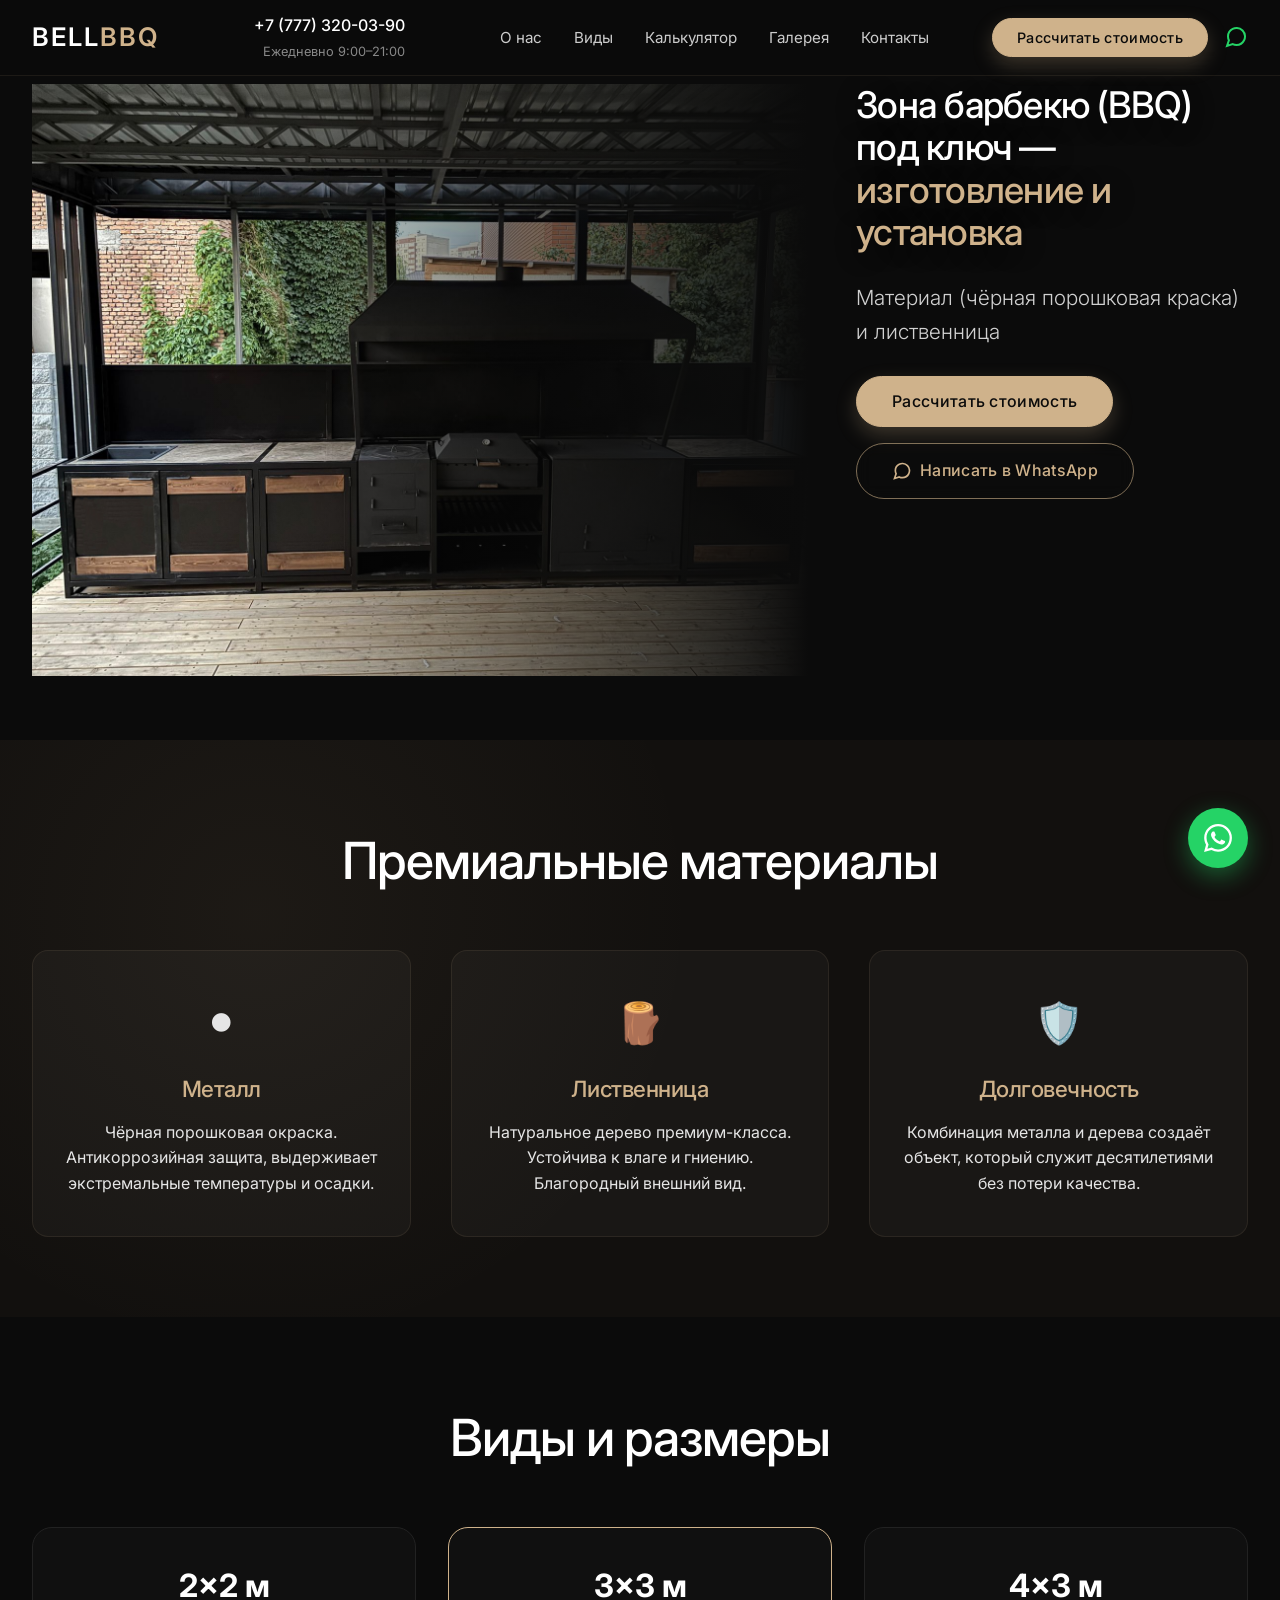
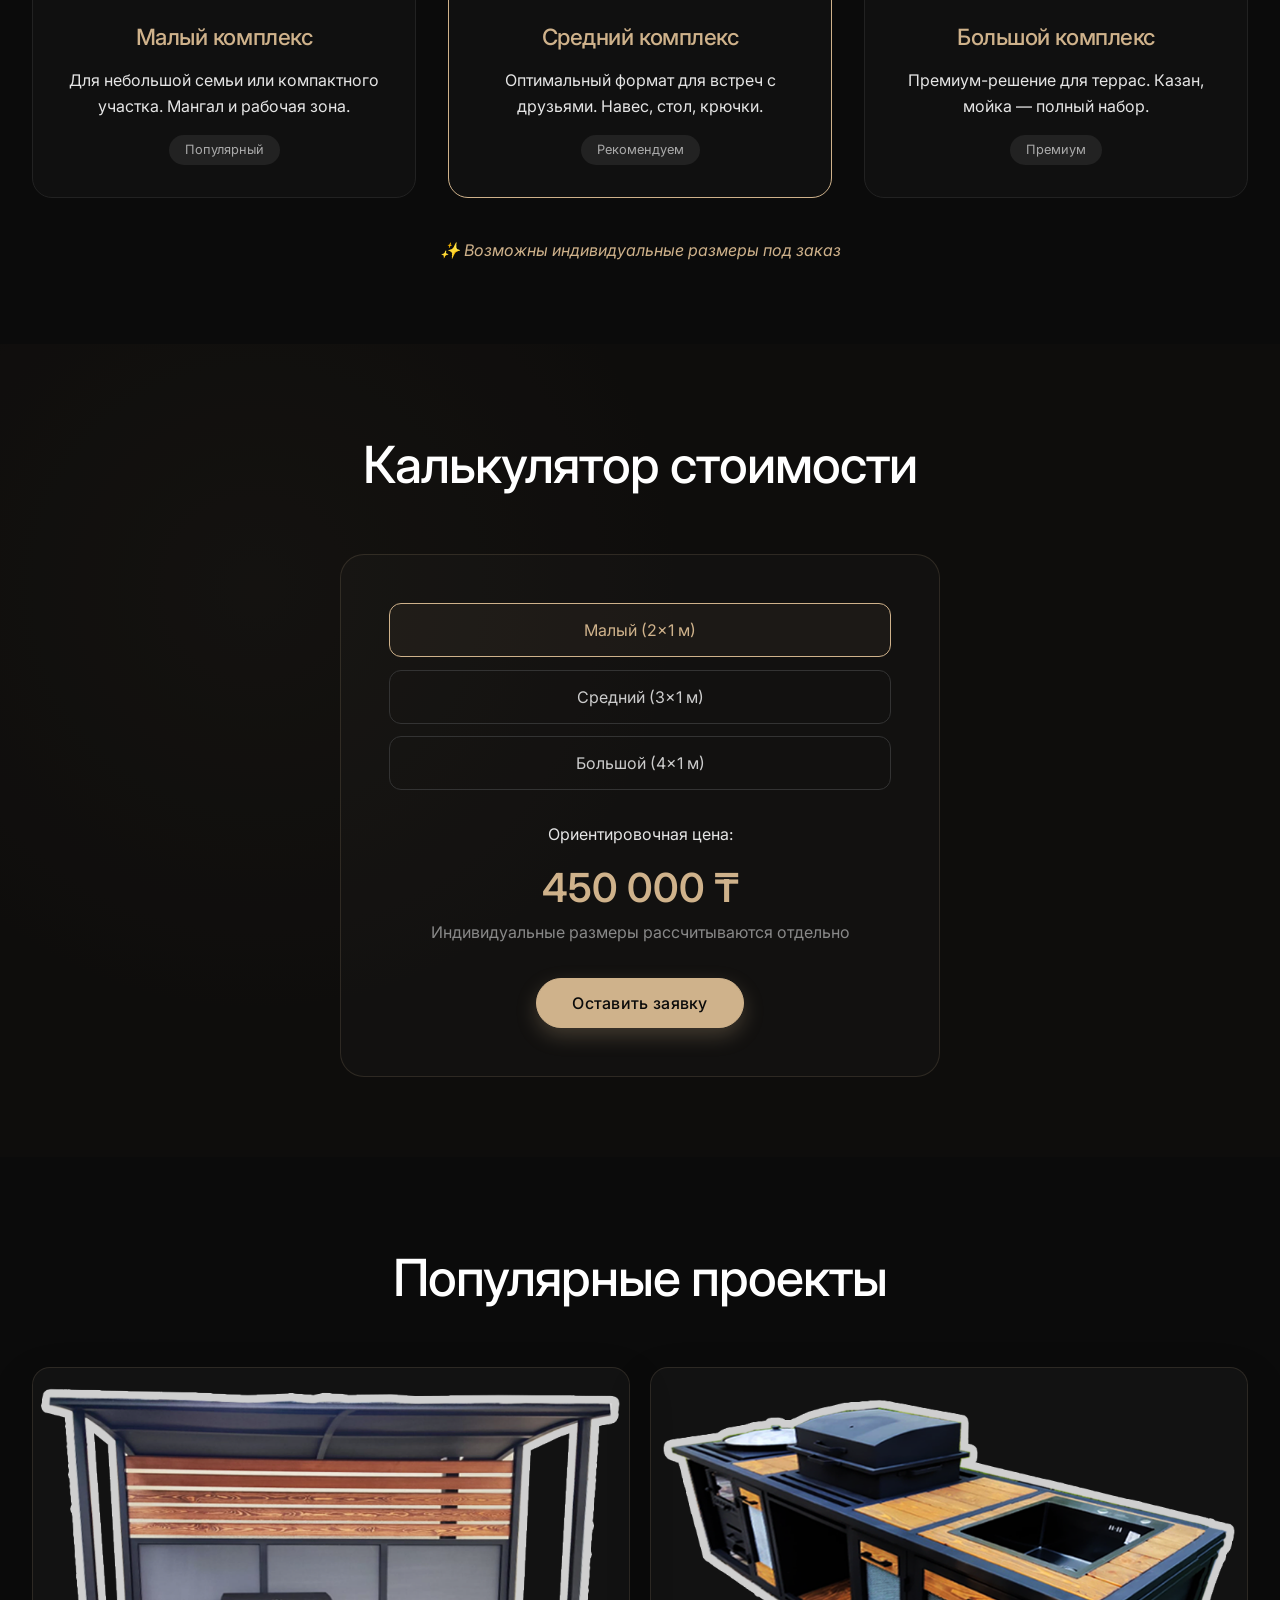
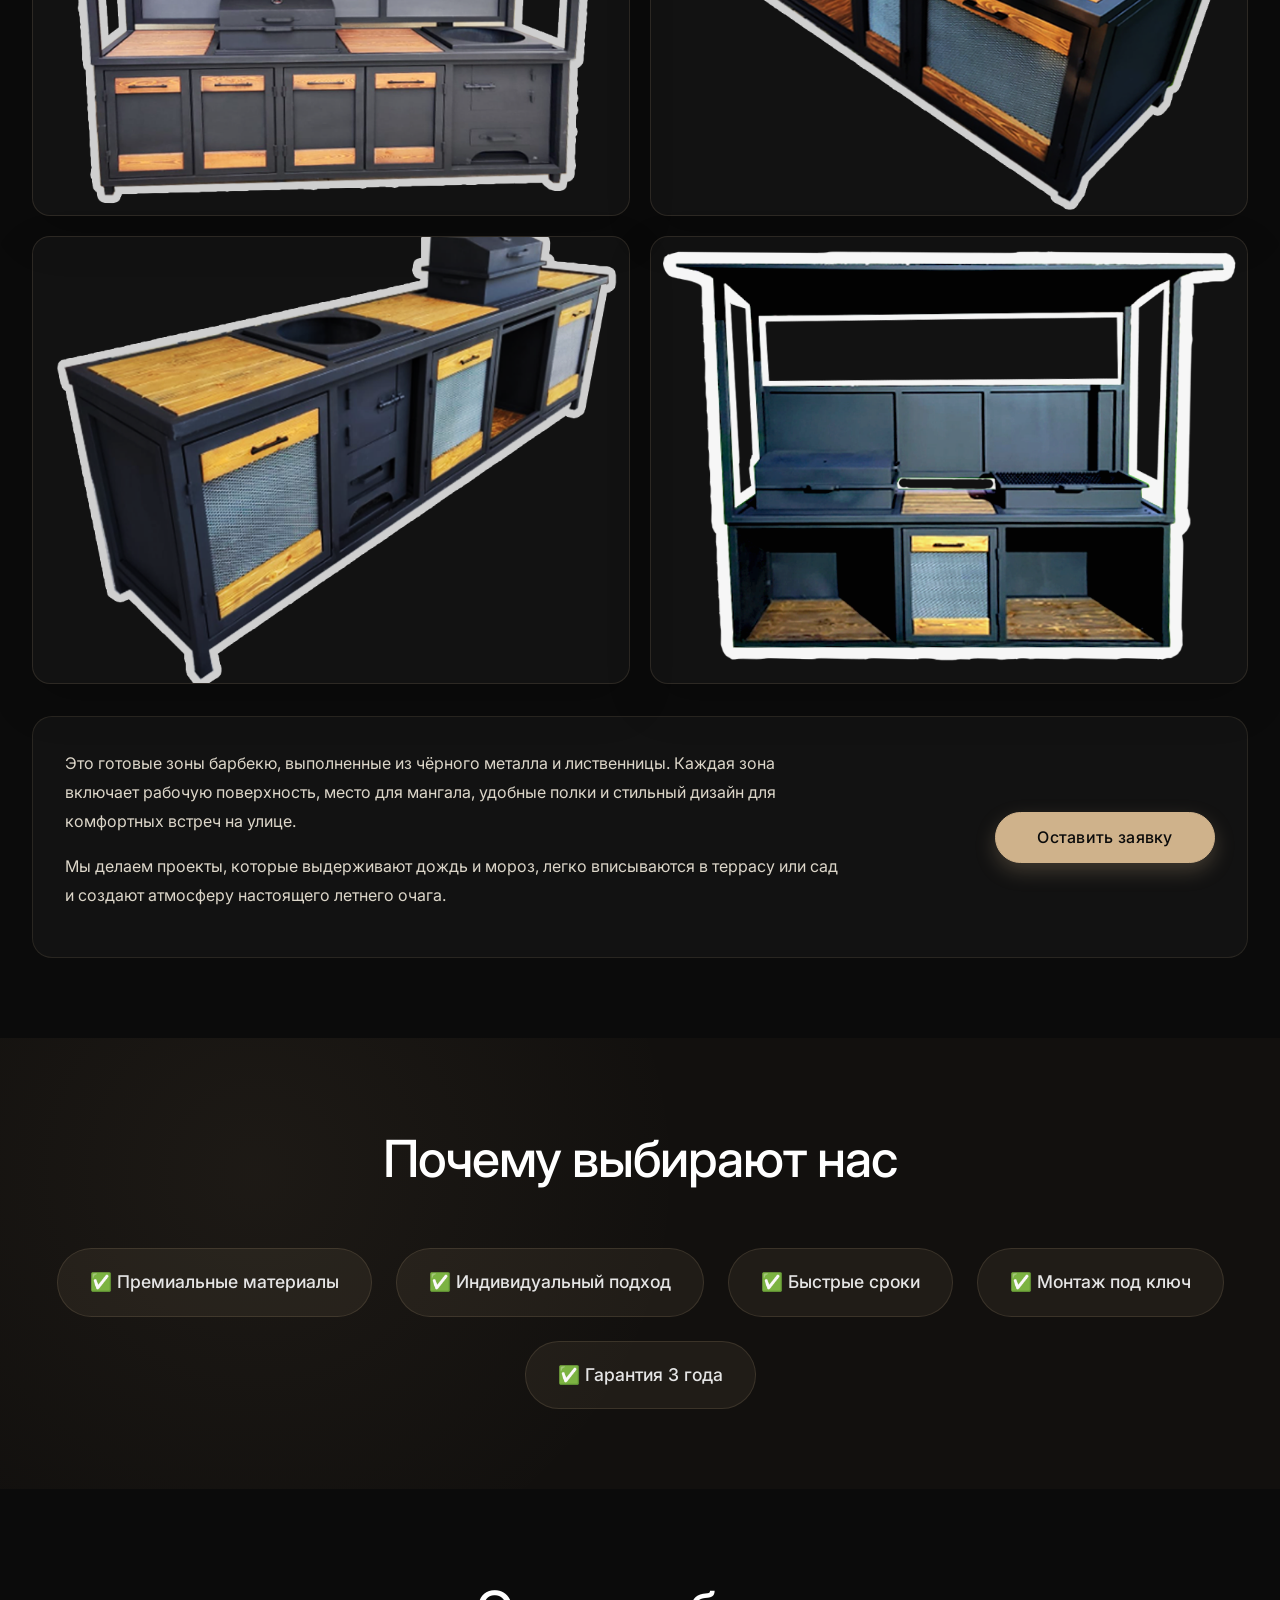
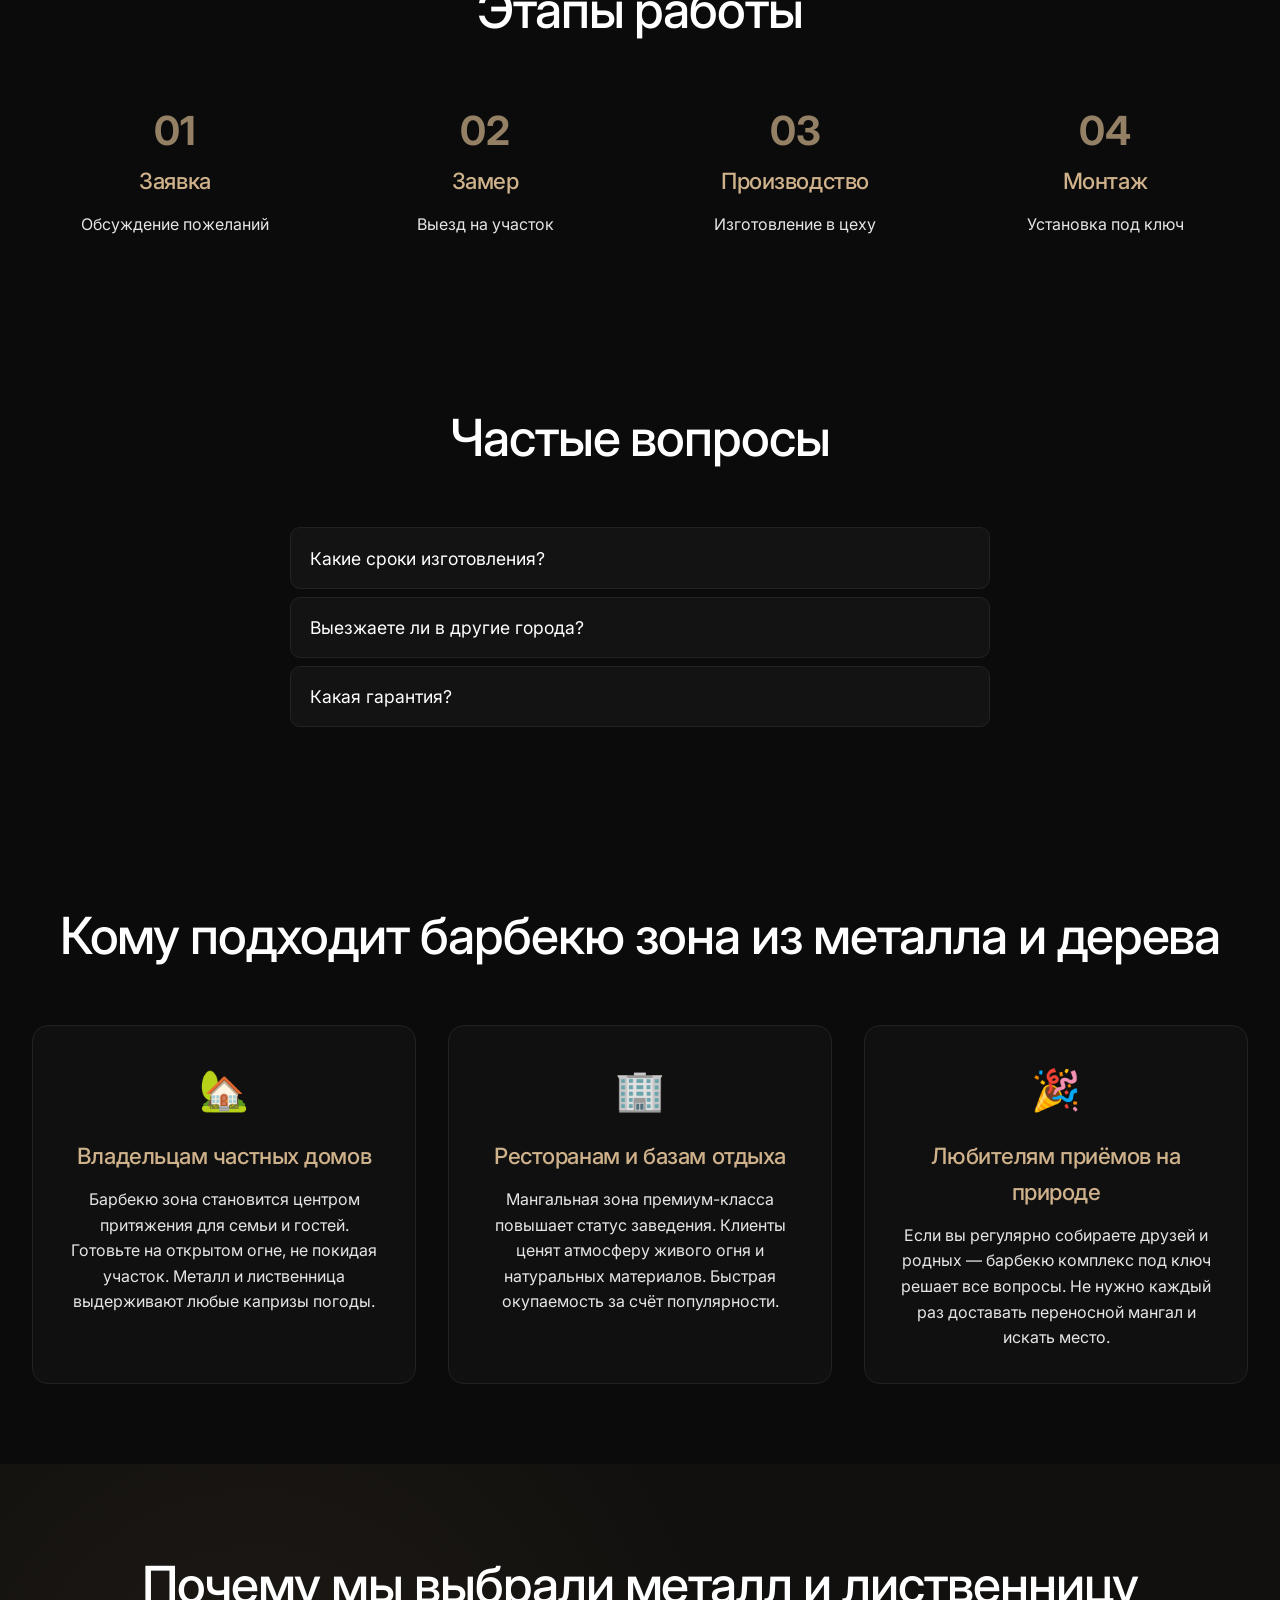
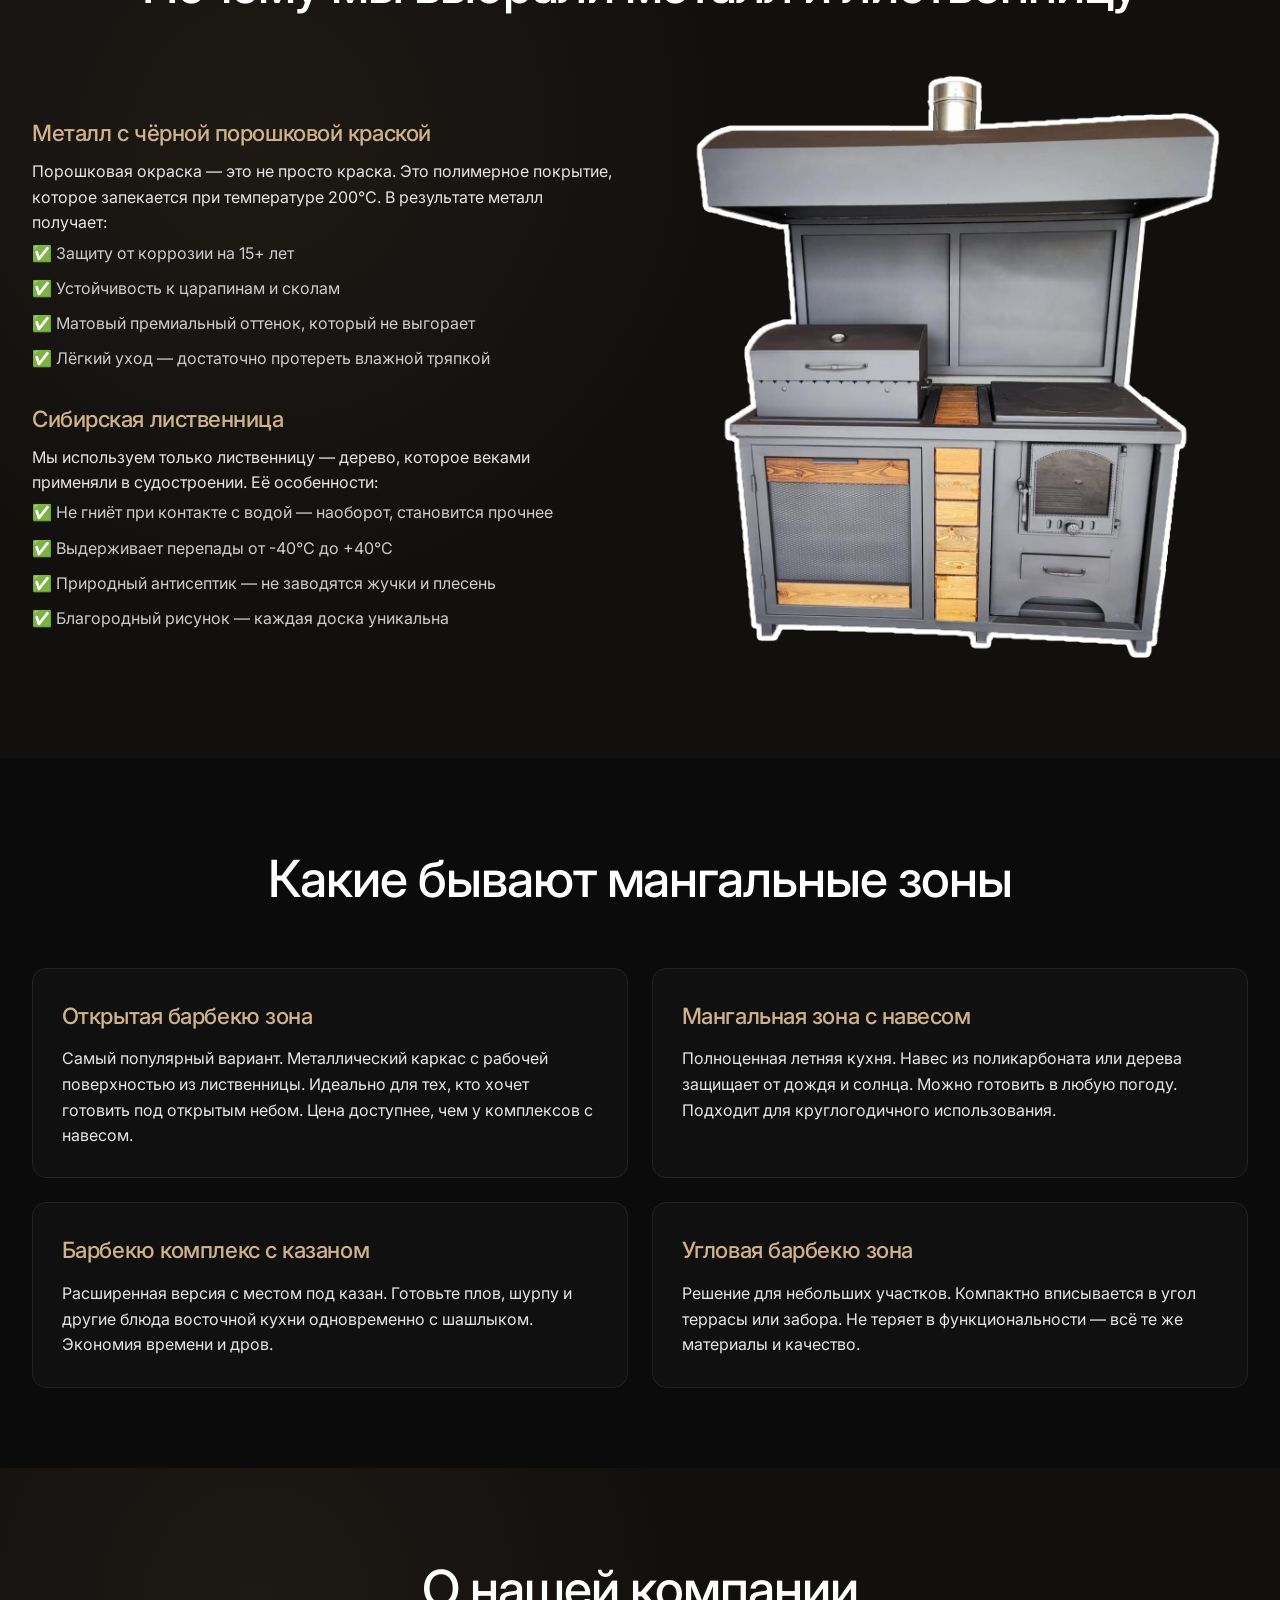
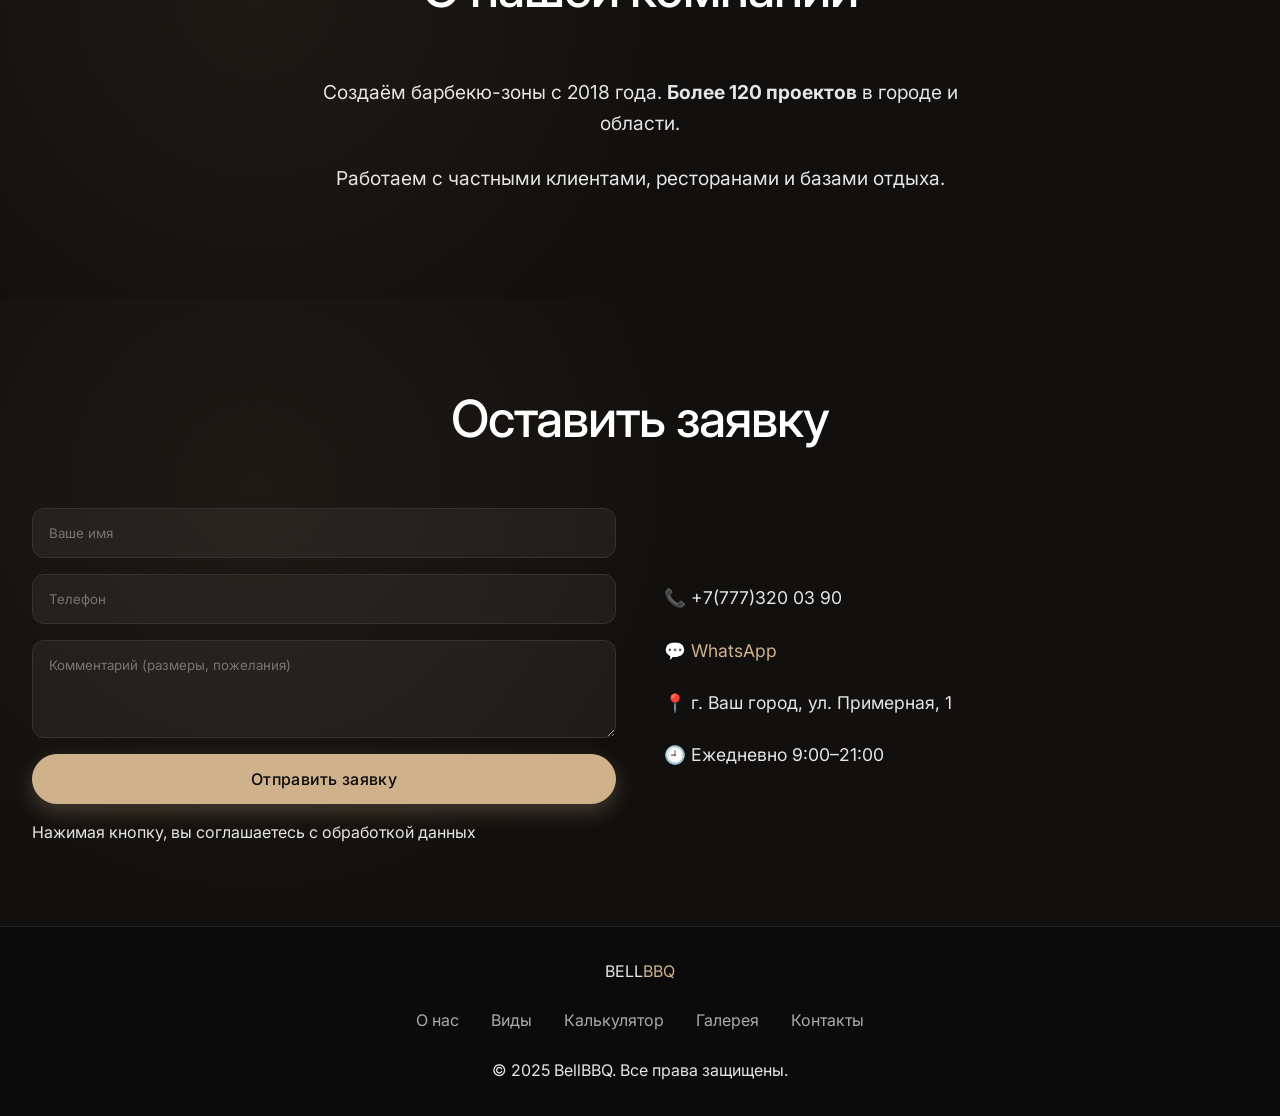
==== index.html @ 566188a3 "correct style" ====
<!DOCTYPE html>
<html lang="ru">
<head>
    <meta charset="UTF-8">
    <meta name="viewport" content="width=device-width, initial-scale=1.0, maximum-scale=5.0, user-scalable=yes">
    
    <title>Зона барбекю под ключ — изготовление и установка | Премиум мангальные комплексы</title>
    <meta name="description" content="Премиальные барбекю зоны из металла с чёрной порошковой краской и лиственницы. Мангальные зоны с навесом под ключ. Калькулятор стоимости, индивидуальные размеры. Гарантия качества.">
    
    <link rel="stylesheet" href="style.css">
    <link rel="preconnect" href="https://fonts.googleapis.com">
    <link rel="preconnect" href="https://fonts.gstatic.com" crossorigin>
    <link href="https://fonts.googleapis.com/css2?family=Inter:wght@300;400;500;600;700&display=swap" rel="stylesheet">
</head>
<body>

    <!-- ХЕДЕР -->
    <header class="header" id="header">
        <div class="container header__inner">
            <a href="#" class="header__logo">
                <span class="header__logo-text">BELL<span class="gold-accent">BBQ</span></span>
            </a>
            
            <!-- Телефон и часы (видны на планшетах и десктопах) -->
            <div class="header__contacts">
                <a href="tel:77773200390" class="header__phone">+7 (777) 320-03-90</a>
                <span class="header__hours">Ежедневно 9:00–21:00</span>
            </div>

            <nav class="header__nav" id="mainNav">
                <ul class="header__menu">
                    <li><a href="#about-us" class="header__link">О нас</a></li>
                    <li><a href="#catalog" class="header__link">Виды</a></li>
                    <li><a href="#calculator" class="header__link">Калькулятор</a></li>
                    <li><a href="#gallery" class="header__link">Галерея</a></li>
                    <li><a href="#contacts" class="header__link">Контакты</a></li>
                    <!-- Телефон в мобильном меню -->
                    <li class="mobile-only">
                        <a href="tel:77773200390" class="header__link">📞 +7(777) 320-03-90</a>
                    </li>
                    <li class="mobile-only">
                        <span class="header__link" style="color: #888;">🕘 Ежедневно 9:00–21:00</span>
                    </li>
                </ul>
            </nav>
            <div class="header__actions">
                <button type="button" class="btn btn-primary btn--small desktop-only js-open-calc-form">Рассчитать стоимость</button>
                <a href="tel:77773200390" class="header__call mobile-only">Позвонить</a>
                <a href="https://wa.me/77773200390" class="header__whatsapp-icon" target="_blank" rel="noopener noreferrer" aria-label="WhatsApp">
                    <svg width="24" height="24" viewBox="0 0 24 24" fill="none" stroke="currentColor" stroke-width="2"><path d="M21 11.5a8.38 8.38 0 0 1-.9 3.8 8.5 8.5 0 0 1-7.6 4.7 8.38 8.38 0 0 1-3.8-.9L3 21l1.9-5.7a8.38 8.38 0 0 1-.9-3.8 8.5 8.5 0 0 1 4.7-7.6 8.38 8.38 0 0 1 3.8-.9h.5a8.48 8.48 0 0 1 8 8v.5z"/></svg>
                </a>
                <button class="header__burger" id="burgerBtn" aria-label="Меню">
                    <span></span>
                    <span></span>
                    <span></span>
                </button>
            </div>
        </div>
    </header>

    <!-- HERO -->
    <section class="hero" id="hero">
        <div class="container hero__content">
            <div class="hero__picture" aria-hidden="true"></div>
            <div class="hero__text">
                <h1 class="hero__title">
                    Зона барбекю (BBQ) под ключ — <span class="gold-accent">изготовление и установка</span>
                </h1>
                <p class="hero__subtitle">
                    Материал (чёрная порошковая краска) и лиственница
                </p>
                <div class="hero__buttons">
                    <button type="button" class="btn btn-primary js-open-calc-form">Рассчитать стоимость</button>
                    <a href="https://wa.me/77773200390" class="btn btn-outline" target="_blank" rel="noopener noreferrer">
                        <svg width="20" height="20" viewBox="0 0 24 24" fill="none" stroke="currentColor" stroke-width="2"><path d="M21 11.5a8.38 8.38 0 0 1-.9 3.8 8.5 8.5 0 0 1-7.6 4.7 8.38 8.38 0 0 1-3.8-.9L3 21l1.9-5.7a8.38 8.38 0 0 1-.9-3.8 8.5 8.5 0 0 1 4.7-7.6 8.38 8.38 0 0 1 3.8-.9h.5a8.48 8.48 0 0 1 8 8v.5z"/></svg>
                        Написать в WhatsApp
                    </a>
                </div>
                <div class="hero__animation" aria-hidden="true">
                    <div class="fire">
                        <div class="smoke smoke--one"></div>
                        <div class="smoke smoke--two"></div>
                        <div class="smoke smoke--three"></div>
                        <div class="flame flame--outer"></div>
                        <div class="flame flame--middle"></div>
                        <div class="flame flame--inner"></div>
                        <div class="coals"></div>
                    </div>
                </div>
            </div>
        </div>
    </section>

    <!-- О ПРОДУКТЕ -->
    <section class="about-product bg-wood-texture" id="about-product">
        <div class="container">
            <h2 class="section-title">Премиальные материалы</h2>
            <div class="about-product__grid">
                <div class="about-product__card">
                    <div class="about-product__icon">⚫</div>
                    <h3>Металл</h3>
                    <p>Чёрная порошковая окраска. Антикоррозийная защита, выдерживает экстремальные температуры и осадки.</p>
                </div>
                <div class="about-product__card">
                    <div class="about-product__icon">🪵</div>
                    <h3>Лиственница</h3>
                    <p>Натуральное дерево премиум-класса. Устойчива к влаге и гниению. Благородный внешний вид.</p>
                </div>
                <div class="about-product__card">
                    <div class="about-product__icon">🛡️</div>
                    <h3>Долговечность</h3>
                    <p>Комбинация металла и дерева создаёт объект, который служит десятилетиями без потери качества.</p>
                </div>
            </div>
        </div>
    </section>

    <!-- КАТАЛОГ -->
    <section class="catalog" id="catalog">
        <div class="container">
            <h2 class="section-title">Виды и размеры</h2>
            <div class="catalog__grid">
                <div class="catalog__item">
                    <div class="catalog__size">2×2 м</div>
                    <h3>Малый комплекс</h3>
                    <p>Для небольшой семьи или компактного участка. Мангал и рабочая зона.</p>
                    <span class="catalog__tag">Популярный</span>
                </div>
                <div class="catalog__item catalog__item--featured">
                    <div class="catalog__size">3×3 м</div>
                    <h3>Средний комплекс</h3>
                    <p>Оптимальный формат для встреч с друзьями. Навес, стол, крючки.</p>
                    <span class="catalog__tag gold-accent">Рекомендуем</span>
                </div>
                <div class="catalog__item">
                    <div class="catalog__size">4×3 м</div>
                    <h3>Большой комплекс</h3>
                    <p>Премиум-решение для террас. Казан, мойка — полный набор.</p>
                    <span class="catalog__tag">Премиум</span>
                </div>
            </div>
            <p class="catalog__note">✨ Возможны индивидуальные размеры под заказ</p>
        </div>
    </section>

    <!-- КАЛЬКУЛЯТОР -->
    <section class="calculator bg-wood-texture section-bg section-bg--dark" id="calculator" style="--section-bg-image: none;">
        <div class="container">
            <h2 class="section-title">Калькулятор стоимости</h2>
            <div class="calculator__box">
                <div class="calculator__options">
                    <button class="calculator__option active" data-price="450 000 ₸">Малый (2×1 м)</button>
                    <button class="calculator__option" data-price="780 000 ₸">Средний (3×1 м)</button>
                    <button class="calculator__option" data-price="1 250 000 ₸">Большой (4×1 м)</button>
                </div>
                <div class="calculator__result">
                    <span class="calculator__label">Ориентировочная цена:</span>
                    <span class="calculator__price" id="calcPrice">450 000 ₸</span>
                </div>
                <p class="calculator__info">Индивидуальные размеры рассчитываются отдельно</p>
                <button type="button" class="btn btn-primary js-open-calc-form">Оставить заявку</button>
            </div>
        </div>
    </section>

    <!-- ГАЛЕРЕЯ -->
    <section class="gallery" id="gallery">
        <div class="container">
            <h2 class="section-title">Популярные проекты</h2>
            <div class="gallery__grid">
                <div class="gallery__item" data-src="img/mzn2200.png">
                    <img src="img/mzn2200.png" alt="Премиум барбекю комплекс" loading="lazy">
                    <div class="gallery__overlay"><span>🔍</span></div>
                </div>
                <div class="gallery__item" data-src="img/mz2200.png">
                    <img src="img/mz2200.png" alt="Барбекю зона с навесом из лиственницы" loading="lazy">
                    <div class="gallery__overlay"><span>🔍</span></div>
                </div>
                <div class="gallery__item" data-src="img/mz2800.png">
                    <img src="img/mz2800.png" alt="Мангальная зона из металла и дерева" loading="lazy">
                    <div class="gallery__overlay"><span>🔍</span></div>
                </div>
                <div class="gallery__item" data-src="img/mzn2200double.png">
                    <img src="img/mzn2200double.png" alt="Барбекю зона под ключ" loading="lazy">
                    <div class="gallery__overlay"><span>🔍</span></div>
                </div>
            </div>
            <div class="gallery__details">
                <div class="gallery__description">
                    <p>Это готовые зоны барбекю, выполненные из чёрного металла и лиственницы. Каждая зона включает рабочую поверхность, место для мангала, удобные полки и стильный дизайн для комфортных встреч на улице.</p>
                    <p>Мы делаем проекты, которые выдерживают дождь и мороз, легко вписываются в террасу или сад и создают атмосферу настоящего летнего очага.</p>
                </div>
                <button class="btn btn-primary" id="openCallbackBtn">Оставить заявку</button>
            </div>
        </div>
        <div class="gallery-modal" id="galleryModal">
            <span class="gallery-modal__close" id="modalClose">&times;</span>
            <img class="gallery-modal__image" id="modalImage" src="" alt="Увеличенное фото">
        </div>
        <div class="callback-modal" id="callbackModal">
            <div class="callback-modal__box">
                <button class="callback-modal__close" id="callbackClose" aria-label="Закрыть форму">&times;</button>
                <h3>Заказать обратный звонок</h3>
                <p>Оставьте номер, и мы свяжемся, чтобы обсудить проект вашей зоны барбекю и подготовить расчёт.</p>
                <form class="callback-form" id="callbackForm" method="post" action="sendmail.php">
                    <input type="text" name="name" placeholder="Ваше имя" required>
                    <input type="tel" name="phone" placeholder="Телефон" required>
                    <input type="hidden" name="source" value="Обратный звонок из галереи">
                    <button type="submit" class="btn btn-primary">Перезвоните мне</button>
                </form>
            </div>
        </div>
    </section>

    <!-- ПРЕИМУЩЕСТВА -->
    <section class="advantages bg-wood-texture" id="advantages">
        <div class="container">
            <h2 class="section-title">Почему выбирают нас</h2>
            <div class="advantages__grid">
                <div class="advantage-item">✅ Премиальные материалы</div>
                <div class="advantage-item">✅ Индивидуальный подход</div>
                <div class="advantage-item">✅ Быстрые сроки</div>
                <div class="advantage-item">✅ Монтаж под ключ</div>
                <div class="advantage-item">✅ Гарантия 3 года</div>
            </div>
        </div>
    </section>

    <!-- ЭТАПЫ -->
    <section class="steps" id="steps">
        <div class="container">
            <h2 class="section-title">Этапы работы</h2>
            <div class="steps__timeline">
                <div class="step"><div class="step__number">01</div><h3>Заявка</h3><p>Обсуждение пожеланий</p></div>
                <div class="step"><div class="step__number">02</div><h3>Замер</h3><p>Выезд на участок</p></div>
                <div class="step"><div class="step__number">03</div><h3>Производство</h3><p>Изготовление в цеху</p></div>
                <div class="step"><div class="step__number">04</div><h3>Монтаж</h3><p>Установка под ключ</p></div>
            </div>
        </div>
    </section>

    <!-- FAQ -->
    <section class="faq" id="faq">
        <div class="container">
            <h2 class="section-title">Частые вопросы</h2>
            <div class="faq__list">
                <div class="faq__item">
                    <button class="faq__question">Какие сроки изготовления?</button>
                    <div class="faq__answer"><p>Стандартный комплекс — от 14 дней. Индивидуальные проекты обсуждаются отдельно.</p></div>
                </div>
                <div class="faq__item">
                    <button class="faq__question">Выезжаете ли в другие города?</button>
                    <div class="faq__answer"><p>Да, работаем по всей области. Стоимость выезда оговаривается заранее.</p></div>
                </div>
                <div class="faq__item">
                    <button class="faq__question">Какая гарантия?</button>
                    <div class="faq__answer"><p>3 года на металлоконструкции, 1 год на деревянные элементы.</p></div>
                </div>
            </div>
        </div>
    </section>

    <!-- ==================== ДЛЯ КОГО ИДЕАЛЬНО ПОДХОДИТ ==================== -->
    <section class="for-whom" id="for-whom">
        <div class="container">
            <h2 class="section-title">Кому подходит барбекю зона из металла и дерева</h2>
            <div class="for-whom__grid">
                <div class="for-whom__card">
                    <div class="for-whom__icon">🏡</div>
                    <h3>Владельцам частных домов</h3>
                    <p>Барбекю зона становится центром притяжения для семьи и гостей. Готовьте на открытом огне, не покидая участок. Металл и лиственница выдерживают любые капризы погоды.</p>
                </div>
                <div class="for-whom__card">
                    <div class="for-whom__icon">🏢</div>
                    <h3>Ресторанам и базам отдыха</h3>
                    <p>Мангальная зона премиум-класса повышает статус заведения. Клиенты ценят атмосферу живого огня и натуральных материалов. Быстрая окупаемость за счёт популярности.</p>
                </div>
                <div class="for-whom__card">
                    <div class="for-whom__icon">🎉</div>
                    <h3>Любителям приёмов на природе</h3>
                    <p>Если вы регулярно собираете друзей и родных — барбекю комплекс под ключ решает все вопросы. Не нужно каждый раз доставать переносной мангал и искать место.</p>
                </div>
            </div>
        </div>
    </section>

    <!-- ==================== ПОЧЕМУ МЕТАЛЛ И ЛИСТВЕННИЦА ==================== -->
    <section class="why-materials bg-wood-texture" id="why-materials">
        <div class="container">
            <h2 class="section-title">Почему мы выбрали металл и лиственницу</h2>
            <div class="why-materials__content">
                <div class="why-materials__text">
                    <h3>Металл с чёрной порошковой краской</h3>
                    <p>Порошковая окраска — это не просто краска. Это полимерное покрытие, которое запекается при температуре 200°C. В результате металл получает:</p>
                    <ul>
                        <li>✅ Защиту от коррозии на 15+ лет</li>
                        <li>✅ Устойчивость к царапинам и сколам</li>
                        <li>✅ Матовый премиальный оттенок, который не выгорает</li>
                        <li>✅ Лёгкий уход — достаточно протереть влажной тряпкой</li>
                    </ul>
                    <h3>Сибирская лиственница</h3>
                    <p>Мы используем только лиственницу — дерево, которое веками применяли в судостроении. Её особенности:</p>
                    <ul>
                        <li>✅ Не гниёт при контакте с водой — наоборот, становится прочнее</li>
                        <li>✅ Выдерживает перепады от -40°C до +40°C</li>
                        <li>✅ Природный антисептик — не заводятся жучки и плесень</li>
                        <li>✅ Благородный рисунок — каждая доска уникальна</li>
                    </ul>
                </div>
                <div class="why-materials__image">
                    <img src="img/bbq3in1.png" alt="Барбекю зона из металла и лиственницы" loading="lazy">
                </div>
            </div>
        </div>
    </section>

    <!-- ==================== ВИДЫ МАНГАЛЬНЫХ ЗОН ==================== -->
    <section class="types-zones" id="types-zones">
        <div class="container">
            <h2 class="section-title">Какие бывают мангальные зоны</h2>
            <div class="types-zones__grid">
                <div class="types-zones__item">
                    <h3>Открытая барбекю зона</h3>
                    <p>Самый популярный вариант. Металлический каркас с рабочей поверхностью из лиственницы. Идеально для тех, кто хочет готовить под открытым небом. Цена доступнее, чем у комплексов с навесом.</p>
                </div>
                <div class="types-zones__item">
                    <h3>Мангальная зона с навесом</h3>
                    <p>Полноценная летняя кухня. Навес из поликарбоната или дерева защищает от дождя и солнца. Можно готовить в любую погоду. Подходит для круглогодичного использования.</p>
                </div>
                <div class="types-zones__item">
                    <h3>Барбекю комплекс с казаном</h3>
                    <p>Расширенная версия с местом под казан. Готовьте плов, шурпу и другие блюда восточной кухни одновременно с шашлыком. Экономия времени и дров.</p>
                </div>
                <div class="types-zones__item">
                    <h3>Угловая барбекю зона</h3>
                    <p>Решение для небольших участков. Компактно вписывается в угол террасы или забора. Не теряет в функциональности — всё те же материалы и качество.</p>
                </div>
            </div>
        </div>
    </section>

    <!-- О НАС -->
    <section class="about-us bg-wood-texture" id="about-us">
        <div class="container">
            <h2 class="section-title">О нашей компании</h2>
            <div class="about-us__content">
                <p>Создаём барбекю-зоны с 2018 года. <strong>Более 120 проектов</strong> в городе и области.</p>
                <p>Работаем с частными клиентами, ресторанами и базами отдыха.</p>
            </div>
        </div>
    </section>

    <!-- КОНТАКТЫ -->
    <section class="contact bg-wood-texture" id="contacts">
        <div class="container">
            <h2 class="section-title">Оставить заявку</h2>
            <div class="contact__grid">
                <form class="contact__form" id="contactForm" method="post" action="sendmail.php">
                    <input type="text" name="name" placeholder="Ваше имя" required>
                    <input type="tel" name="phone" placeholder="Телефон" required>
                    <textarea name="comment" placeholder="Комментарий (размеры, пожелания)" rows="4"></textarea>
                    <button type="submit" class="btn btn-primary">Отправить заявку</button>
                    <p class="contact__privacy">Нажимая кнопку, вы соглашаетесь с обработкой данных</p>
                </form>
                <div class="contact__info">
                    <div class="contact__item"><span>📞</span> +7(777)320 03 90</div>
                    <div class="contact__item"><span>💬</span> <a href="https://wa.me/77773200390" target="_blank">WhatsApp</a></div>
                    <div class="contact__item"><span>📍</span> г. Ваш город, ул. Примерная, 1</div>
                    <div class="contact__item"><span>🕘</span> Ежедневно 9:00–21:00</div>
                </div>
            </div>
        </div>
    </section>

    <!-- ФУТЕР -->
    <footer class="footer" id="footer">
        <div class="container footer__inner">
            <div class="footer__brand">BELL<span class="gold-accent">BBQ</span></div>
            <ul class="footer__menu">
                <li><a href="#about-product">О нас</a></li>
                <li><a href="#catalog">Виды</a></li>
                <li><a href="#calculator">Калькулятор</a></li>
                <li><a href="#gallery">Галерея</a></li>
                <li><a href="#contacts">Контакты</a></li>
            </ul>
            <div class="footer__copy">© 2025 BellBBQ. Все права защищены.</div>
        </div>
    </footer>

    <!-- ПЛАВАЮЩИЙ WHATSAPP -->
    <a href="https://wa.me/77773200390" class="whatsapp-float" target="_blank" rel="noopener noreferrer" aria-label="WhatsApp">
        <svg width="28" height="28" viewBox="0 0 24 24" fill="white"><path d="M17.472 14.382c-.297-.149-1.758-.867-2.03-.967-.273-.099-.471-.148-.67.15-.197.297-.767.966-.94 1.164-.173.199-.347.223-.644.075-.297-.15-1.255-.463-2.39-1.475-.883-.788-1.48-1.761-1.653-2.059-.173-.297-.018-.458.13-.606.134-.133.298-.347.446-.52.149-.174.198-.298.298-.497.099-.198.05-.371-.025-.52-.075-.149-.669-1.612-.916-2.207-.242-.579-.487-.5-.669-.51-.173-.008-.371-.01-.57-.01-.198 0-.52.074-.792.372-.272.297-1.04 1.016-1.04 2.479 0 1.462 1.065 2.875 1.213 3.074.149.198 2.096 3.2 5.077 4.487.709.306 1.262.489 1.694.625.712.227 1.36.195 1.871.118.571-.085 1.758-.719 2.006-1.413.248-.694.248-1.289.173-1.413-.074-.124-.272-.198-.57-.347m-5.421 7.403h-.004a9.87 9.87 0 0 1-5.031-1.378l-.361-.214-3.741.982.998-3.648-.235-.374a9.86 9.86 0 0 1-1.51-5.26c.001-5.45 4.436-9.884 9.888-9.884 2.64 0 5.122 1.03 6.988 2.898a9.825 9.825 0 0 1 2.893 6.994c-.003 5.45-4.437 9.884-9.885 9.884m8.413-18.297A11.815 11.815 0 0 0 12.05 0C5.495 0 .16 5.335.157 11.892c0 2.096.547 4.142 1.588 5.945L.057 24l6.305-1.654a11.882 11.882 0 0 0 5.683 1.448h.005c6.554 0 11.89-5.335 11.893-11.893a11.821 11.821 0 0 0-3.48-8.413z"/></svg>
    </a>

    <script src="script.js"></script>
</body>
</html>
---- style.css ----
* {
    margin: 0;
    padding: 0;
    box-sizing: border-box;
}

html {
    scroll-behavior: smooth;
}

body {
    font-family: 'Inter', 'Segoe UI', system-ui, -apple-system, sans-serif;
    background-color: #0b0b0b;
    color: #e5e5e5;
    line-height: 1.6;
    -webkit-font-smoothing: antialiased;
    overflow-x: hidden;
    padding-top: 0;
}

h1, h2, h3 {
    font-weight: 500;
    letter-spacing: -0.02em;
}

h2 {
    font-size: clamp(2rem, 5vw, 3.2rem);
    margin-bottom: 2.5rem;
    color: #ffffff;
}

h3 {
    font-size: 1.4rem;
    color: #cfb28b;
    margin-bottom: 0.8rem;
}

.container {
    max-width: 1280px;
    margin: 0 auto;
    padding: 0 2rem;
}

section {
    padding: 5rem 0;
}

.gold-accent { color: #cfb28b; }

.bg-wood-texture {
    background-color: #12100e;
    background-image: radial-gradient(circle at 20% 30%, rgba(207, 178, 139, 0.06) 0%, transparent 40%);
}

.section-title { text-align: center; margin-bottom: 3rem; }

.section-bg {
    position: relative;
    overflow: hidden;
}

.section-bg::before {
    content: '';
    position: absolute;
    inset: 0;
    background-image: var(--section-bg-image, none);
    background-size: cover;
    background-position: center;
    background-repeat: no-repeat;
    opacity: 0.18;
    filter: saturate(1.08) brightness(0.95);
    pointer-events: none;
    transition: opacity 0.3s ease;
}

.section-bg::after {
    content: '';
    position: absolute;
    inset: 0;
    background: rgba(11, 11, 11, 0.25);
    pointer-events: none;
}

.section-bg.section-bg--dark::after {
    background: rgba(11, 11, 11, 0.45);
}

.section-bg.section-bg--light::after {
    background: rgba(11, 11, 11, 0.18);
}

.section-bg.section-bg--soft::after {
    background: rgba(11, 11, 11, 0.08);
}

.section-bg .container {
    position: relative;
    z-index: 1;
}

/* Кнопки */
.btn {
    display: inline-flex;
    align-items: center;
    justify-content: center;
    gap: 0.5rem;
    padding: 0.9rem 2.2rem;
    border-radius: 40px;
    font-weight: 500;
    font-size: 1rem;
    letter-spacing: 0.3px;
    text-decoration: none;
    transition: all 0.35s cubic-bezier(0.25, 0.46, 0.45, 0.94);
    cursor: pointer;
    border: 1px solid transparent;
    font-family: inherit;
}

.btn-primary {
    background: #cfb28b;
    color: #0b0b0b;
    border-color: #cfb28b;
    box-shadow: 0 8px 20px rgba(207, 178, 139, 0.25);
}

.btn-primary:hover {
    background: #ddc5a2;
    border-color: #ddc5a2;
    transform: translateY(-3px);
}

.btn-outline {
    background: transparent;
    border: 1px solid rgba(207, 178, 139, 0.6);
    color: #cfb28b;
    backdrop-filter: blur(8px);
}

.btn-outline:hover {
    background: rgba(207, 178, 139, 0.1);
    border-color: #cfb28b;
}

.btn--small { padding: 0.6rem 1.5rem; font-size: 0.9rem; }

/* Хедер */
.header {
    position: fixed;
    top: 0;
    left: 0;
    width: 100%;
    z-index: 1000;
    background: rgba(11, 11, 11, 0.9);
    backdrop-filter: blur(15px);
    border-bottom: 1px solid rgba(207, 178, 139, 0.1);
    padding: 0.8rem 0;
}

.header__inner {
    display: flex;
    align-items: center;
    justify-content: space-between;
}

.header__logo {
    text-decoration: none;
    font-size: 1.6rem;
    font-weight: 600;
    letter-spacing: 2px;
    color: #ffffff;
    flex-shrink: 0;
}

.header__contacts {
    display: flex;
    flex-direction: column;
    align-items: flex-end;
    gap: 0.2rem;
    margin: 0 2rem;
}

.header__phone {
    color: #fff;
    text-decoration: none;
    font-weight: 500;
    font-size: 1rem;
}

.header__hours {
    color: #888;
    font-size: 0.8rem;
}

.header__menu {
    display: flex;
    list-style: none;
    gap: 2rem;
}

.header__link {
    color: #cccccc;
    text-decoration: none;
    font-weight: 400;
    font-size: 0.95rem;
    transition: color 0.3s;
}

.header__link:hover { color: #cfb28b; }

.header__actions {
    display: flex;
    align-items: center;
    gap: 1rem;
}

.header__whatsapp-icon {
    color: #25D366;
    transition: transform 0.3s;
    display: flex;
}

.header__whatsapp-icon:hover { transform: scale(1.15); }

.header__call {
    display: inline-flex;
    align-items: center;
    justify-content: center;
    padding: 0.75rem 1.2rem;
    border-radius: 999px;
    border: 1px solid rgba(207, 178, 139, 0.3);
    background: rgba(207, 178, 139, 0.08);
    color: #cfb28b;
    text-decoration: none;
    font-weight: 600;
    transition: transform 0.25s ease, background 0.25s ease;
}

.header__call:hover {
    background: rgba(207, 178, 139, 0.16);
    transform: translateY(-1px);
}

/* Бургер */
.header__burger {
    display: none;
    flex-direction: column;
    gap: 5px;
    background: none;
    border: none;
    cursor: pointer;
    padding: 5px;
    z-index: 1001;
}

.header__burger span {
    width: 25px;
    height: 2px;
    background: #cfb28b;
    transition: all 0.3s;
    margin-right: 20px;
}

.mobile-only { display: none; }

/* Hero */
.hero {
    min-height: 80vh;
    display: flex;
    align-items: center;
    background: #0b0b0b;
    position: relative;
    margin-top: 0;
    padding: 4rem 0;
    overflow: hidden;
}

.hero__content {
    display: grid;
    grid-template-columns: minmax(0, 2fr) 1fr;
    align-items: stretch;
    gap: 2.5rem;
    position: relative;
    z-index: 1;
    width: 100%;
    max-width: 1280px;
    margin-top: 20px;
}

.hero__picture {
    min-height: calc(80vh - 8rem);
    height: 100%;
    border-radius: 0;
    background: url(img/bbq-zone.jpg) left center/cover no-repeat;
    background-color: #0b0b0b;
    box-shadow: none;
    border: none;
    position: relative;
    overflow: hidden;
}

.hero__picture::before {
    content: '';
    position: absolute;
    inset: 0;
    background: linear-gradient(90deg, transparent 20%, rgba(11, 11, 11, 0.87) 90%, rgba(11, 11, 11, 1) 99%);
    pointer-events: none;
}

.hero__text {
    display: flex;
    flex-direction: column;
    gap: 1.75rem;
}

.hero__title {
    font-size: clamp(2.3rem, 5vw, 1.8rem);
    line-height: 1.15;
    color: #ffffff;
    margin-bottom: 0;
    text-shadow: 0 4px 24px rgba(0, 0, 0, 0.45);
    white-space: normal;
    word-break: keep-all;
    max-width: 100%;
}

.hero__subtitle {
    font-size: 1.3rem;
    color: #d1d1d1;
    margin-bottom: 0;
    font-weight: 300;
    max-width: 620px;
}

.hero__buttons {
    display: flex;
    flex-wrap: wrap;
    gap: 1rem;
}

.hero__animation {
    margin-top: 1.5rem;
}

@media (max-width: 980px) {
    .hero {
        min-height: auto;
        padding: 3rem 0;
    }

    .hero__content {
        grid-template-columns: 1fr;
    }

    .hero__picture {
        min-height: 360px;
    }

    .hero__animation {
        display: none;
    }
}

@media (max-width: 640px) {
    .container {
        padding: 0 1.5rem;
    }

    .hero__picture {
        min-height: 350px;
        border-radius: 24px;
    }
}

/* О продукте */
.about-product__grid {
    display: grid;
    grid-template-columns: repeat(3, 1fr);
    gap: 2.5rem;
}

.about-product__card {
    background: rgba(255,255,255,0.03);
    border: 1px solid rgba(207, 178, 139, 0.1);
    padding: 2.5rem 2rem;
    border-radius: 16px;
    text-align: center;
    transition: transform 0.4s, border-color 0.4s;
}

.about-product__card:hover {
    transform: translateY(-8px);
    border-color: rgba(207, 178, 139, 0.4);
}

.about-product__icon { font-size: 2.5rem; margin-bottom: 1rem; }

/* Каталог */
.catalog__grid {
    display: grid;
    grid-template-columns: repeat(3, 1fr);
    gap: 2rem;
}

.catalog__item {
    background: #101010;
    border: 1px solid #222;
    padding: 2rem;
    border-radius: 20px;
    text-align: center;
    transition: all 0.4s;
}

.catalog__item:hover {
    border-color: #cfb28b;
    transform: translateY(-5px);
}

.catalog__item--featured { border-color: #cfb28b; }

.catalog__size {
    font-size: 2rem;
    font-weight: 700;
    color: #fff;
    margin-bottom: 0.5rem;
}

.catalog__tag {
    display: inline-block;
    margin-top: 1rem;
    font-size: 0.8rem;
    background: #222;
    padding: 0.3rem 1rem;
    border-radius: 20px;
    color: #aaa;
}

.catalog__note { text-align: center; margin-top: 2.5rem; color: #cfb28b; font-style: italic; }

/* Калькулятор */
.calculator__box {
    max-width: 600px;
    margin: 0 auto;
    text-align: center;
    background: rgba(255,255,255,0.02);
    border: 1px solid rgba(207, 178, 139, 0.15);
    padding: 3rem;
    border-radius: 24px;
}

.calculator__options {
    display: flex;
    flex-direction: column;
    gap: 0.8rem;
    margin-bottom: 2rem;
}

.calculator__option {
    background: transparent;
    border: 1px solid #333;
    color: #ccc;
    padding: 1rem;
    border-radius: 12px;
    cursor: pointer;
    font-size: 1rem;
    transition: all 0.3s;
    font-family: inherit;
}

.calculator__option.active,
.calculator__option:hover {
    border-color: #cfb28b;
    color: #cfb28b;
    background: rgba(207, 178, 139, 0.05);
}

.calculator__price {
    font-size: 2.5rem;
    font-weight: 600;
    color: #cfb28b;
    display: block;
    margin-top: 0.5rem;
}

.calculator__info { color: #888; margin-bottom: 2rem; }

/* Галерея */
.gallery__grid {
    display: grid;
    grid-template-columns: repeat(2, 1fr);
    gap: 1.25rem;
}

.gallery__item {
    position: relative;
    overflow: hidden;
    border-radius: 18px;
    cursor: pointer;
    aspect-ratio: 4/3;
    background: rgba(255, 255, 255, 0.03);
    border: 1px solid rgba(207, 178, 139, 0.14);
    box-shadow: 0 18px 45px rgba(0, 0, 0, 0.18);
    transition: transform 0.3s ease, border-color 0.3s ease, box-shadow 0.3s ease;
}

.gallery__item:hover {
    transform: translateY(-4px);
    border-color: rgba(207, 178, 139, 0.35);
    box-shadow: 0 24px 60px rgba(0, 0, 0, 0.25);
}

.gallery__item img {
    width: 100%;
    height: 100%;
    object-fit: cover;
    transition: transform 0.6s;
}

.gallery__item:hover img { transform: scale(1.05); }

.gallery__overlay {
    position: absolute;
    inset: 0;
    background: rgba(0,0,0,0.5);
    display: flex;
    align-items: center;
    justify-content: center;
    opacity: 0;
    transition: opacity 0.4s;
    font-size: 2rem;
}

.gallery__item:hover .gallery__overlay { opacity: 1; }

.gallery-modal {
    display: none;
    position: fixed;
    inset: 0;
    background: rgba(0,0,0,0.9);
    z-index: 2000;
    align-items: center;
    justify-content: center;
}

.gallery-modal.active { display: flex; }

.gallery__details {
    margin-top: 2rem;
    display: flex;
    flex-wrap: wrap;
    gap: 1.5rem;
    align-items: center;
    justify-content: space-between;
    padding: 2rem;
    background: rgba(255,255,255,0.03);
    border: 1px solid rgba(207, 178, 139, 0.12);
    border-radius: 20px;
}

.gallery__description {
    max-width: 780px;
    color: #dcd6c9;
    line-height: 1.8;
}

.gallery__description p {
    margin-bottom: 1rem;
}

.gallery__details #openCallbackBtn {
    margin-left: auto;
    min-width: 220px;
}

.callback-modal {
    display: none;
    position: fixed;
    inset: 0;
    background: rgba(0, 0, 0, 0.8);
    z-index: 2100;
    align-items: center;
    justify-content: center;
    padding: 1.5rem;
}

.callback-modal.active { display: flex; }

.callback-modal__box {
    position: relative;
    width: min(520px, 100%);
    background: rgba(15, 15, 15, 0.98);
    border: 1px solid rgba(207, 178, 139, 0.18);
    border-radius: 24px;
    padding: 2.5rem;
    box-shadow: 0 24px 80px rgba(0,0,0,0.45);
    text-align: center;
}

.callback-modal__close {
    position: absolute;
    top: 1rem;
    right: 1rem;
    border: none;
    background: transparent;
    color: #fff;
    font-size: 2rem;
    cursor: pointer;
}

.callback-modal__box h3 {
    margin-bottom: 0.8rem;
    font-size: 1.8rem;
}

.callback-modal__box p {
    margin-bottom: 2rem;
    color: #c7c1b0;
}

.callback-form input {
    width: 100%;
    margin-bottom: 1rem;
    background: rgba(255,255,255,0.05);
    border: 1px solid #333;
    padding: 1rem;
    border-radius: 14px;
    color: #fff;
    font-family: inherit;
}

.callback-form input:focus {
    outline: none;
    border-color: #cfb28b;
}

.callback-form button {
    width: 100%;
}

.gallery-modal__image { max-width: 90%; max-height: 90%; border-radius: 12px; }
.gallery-modal__close { position: absolute; top: 2rem; right: 2rem; color: white; font-size: 2.5rem; cursor: pointer; }

/* Преимущества */
.advantages__grid {
    display: flex;
    flex-wrap: wrap;
    justify-content: center;
    gap: 1.5rem;
}

.advantage-item {
    background: rgba(207, 178, 139, 0.08);
    border: 1px solid rgba(207, 178, 139, 0.15);
    padding: 1.2rem 2rem;
    border-radius: 40px;
    font-size: 1.1rem;
    font-weight: 500;
}

/* Этапы */
.steps__timeline {
    display: grid;
    grid-template-columns: repeat(4, 1fr);
    gap: 1.5rem;
    text-align: center;
}

.step__number { font-size: 2.5rem; font-weight: 700; color: #cfb28b; opacity: 0.7; }

/* О нас */
.about-us__content p { font-size: 1.2rem; max-width: 700px; margin: 0 auto 1.5rem; text-align: center; }

/* FAQ */
.faq__list { max-width: 700px; margin: 0 auto; }

.faq__question {
    width: 100%;
    background: rgba(255,255,255,0.03);
    border: 1px solid #222;
    color: white;
    padding: 1.2rem;
    text-align: left;
    font-size: 1.1rem;
    cursor: pointer;
    border-radius: 10px;
    margin-bottom: 0.5rem;
    transition: 0.3s;
    font-family: inherit;
}

.faq__question:hover { border-color: #cfb28b; }

.faq__answer { display: none; padding: 0 1rem 1rem; color: #ccc; }
.faq__answer.open { display: block; }

/* Контакты */
.contact__grid { display: grid; grid-template-columns: 1fr 1fr; gap: 3rem; align-items: center; }

.contact__form { display: flex; flex-direction: column; gap: 1rem; }

.contact__form input,
.contact__form textarea {
    background: rgba(255,255,255,0.05);
    border: 1px solid #333;
    padding: 1rem;
    border-radius: 12px;
    color: white;
    font-family: inherit;
    transition: 0.3s;
}

.contact__form input:focus,
.contact__form textarea:focus { outline: none; border-color: #cfb28b; }

.contact__info { display: flex; flex-direction: column; gap: 1.5rem; font-size: 1.1rem; }
.contact__info a { color: #cfb28b; text-decoration: none; }

/* Футер */
.footer { border-top: 1px solid #222; padding: 2rem 0; text-align: center; }
.footer__menu { list-style: none; display: flex; justify-content: center; gap: 2rem; margin: 1.5rem 0; }
.footer__menu a { color: #aaa; text-decoration: none; }

/* Плавающий WhatsApp */
.whatsapp-float {
    position: fixed;
    bottom: 2rem;
    right: 2rem;
    width: 60px;
    height: 60px;
    background: #25D366;
    border-radius: 50%;
    display: flex;
    align-items: center;
    justify-content: center;
    box-shadow: 0 8px 25px rgba(37, 211, 102, 0.4);
    z-index: 1500;
    transition: transform 0.3s;
}

.whatsapp-float:hover { transform: scale(1.1); }

/* ========== АДАПТИВ ========== */

/* Планшеты */
@media (max-width: 1024px) {
    .header__contacts { display: flex; }
    .desktop-only { display: none; }

    .header__menu {
        display: none;
        position: fixed;
        top: 0;
        left: 0;
        width: 100%;
        height: 100vh;
        background: rgba(11, 11, 11, 0.98);
        backdrop-filter: blur(20px);
        flex-direction: column;
        align-items: center;
        justify-content: center;
        gap: 2rem;
        z-index: 999;
    }

    .header__menu.active { display: flex; }

    .header__burger { display: flex; }

    .mobile-only { display: block; }

    .hero {
        min-height: 70vh;
        padding: 3rem 0;
    }

    .hero__content {
        grid-template-columns: 1.2fr 1fr;
        gap: 2rem;
    }

    .hero__picture {
        min-height: 300px;
        background-size: 395px;
        margin-top: -37px;
        border-radius: 0px;
    }

    .hero__title {
        font-size: 25px;
        margin-top: 15px;
    }

    .about-product__grid { grid-template-columns: repeat(2, 1fr); }
    .catalog__grid { grid-template-columns: repeat(2, 1fr); }
    .steps__timeline { grid-template-columns: repeat(2, 1fr); }
    .contact__grid { grid-template-columns: 1fr; }
}

/* Мобильные */
@media (max-width: 640px) {
    .container { padding: 0 1rem; }
    .header__contacts { display: none; }

    .hero {
        height: auto;
        min-height: 85vh;
        max-height: none;
        padding: 7rem 0 4rem;
        background-position: 65% center;
    }

    .hero__picture::before {
        background: linear-gradient(181deg, transparent 20%, rgba(11, 11, 11, 0.87) 90%, rgba(11, 11, 11, 1) 99%);
    }

    .hero__content {
        grid-template-columns: 1fr;
    }

    .about-product__grid,
    .catalog__grid,
    .steps__timeline { grid-template-columns: 1fr; }

    .gallery__grid { grid-template-columns: 1fr; }

    .calculator__box { padding: 2rem 1.5rem; }

    .footer { padding: 1.5rem 0; }
    .footer__menu { flex-wrap: wrap; gap: 1rem; }
}

/* ==================== НОВЫЕ БЛОКИ (НЕ ТРОГАЙ СТАРЫЙ КОД) ==================== */

/* Для кого подходит */
.for-whom__grid {
    display: grid;
    grid-template-columns: repeat(3, 1fr);
    gap: 2rem;
}

.for-whom__card {
    background: rgba(255,255,255,0.02);
    border: 1px solid #222;
    padding: 2rem;
    border-radius: 16px;
    text-align: center;
    transition: all 0.4s;
}

.for-whom__card:hover {
    border-color: rgba(207, 178, 139, 0.4);
    transform: translateY(-5px);
}

.for-whom__icon { font-size: 2.5rem; margin-bottom: 1rem; }

/* Почему металл и лиственница */
.why-materials__content {
    display: grid;
    grid-template-columns: 1fr 1fr;
    gap: 3rem;
    align-items: center;
}

.why-materials__text h3 {
    margin-top: 1.5rem;
    margin-bottom: 0.5rem;
}

.why-materials__text ul {
    list-style: none;
    padding-left: 0;
    margin-bottom: 1.5rem;
}

.why-materials__text li {
    padding: 0.3rem 0;
    color: #ccc;
}

.why-materials__image img {
    width: 100%;
    border-radius: 16px;
}

/* Виды мангальных зон */
.types-zones__grid {
    display: grid;
    grid-template-columns: repeat(2, 1fr);
    gap: 1.5rem;
}

.types-zones__item {
    background: rgba(255,255,255,0.02);
    border: 1px solid #222;
    padding: 1.8rem;
    border-radius: 14px;
    transition: border-color 0.3s;
}

.types-zones__item:hover { border-color: #cfb28b; }

/* Расширенный процесс работы */
.how-we-work__timeline {
    max-width: 800px;
    margin: 0 auto;
}

.how-we-work__step {
    padding: 1.5rem 0 1.5rem 3rem;
    border-left: 2px solid #cfb28b;
    position: relative;
    margin-left: 1rem;
}

.how-we-work__number {
    position: absolute;
    left: -1.4rem;
    top: 1.5rem;
    background: #cfb28b;
    color: #0b0b0b;
    width: 2.5rem;
    height: 2.5rem;
    border-radius: 50%;
    display: flex;
    align-items: center;
    justify-content: center;
    font-weight: 700;
}

/* Сравнение */
.compare__grid {
    display: grid;
    grid-template-columns: 1fr 1fr;
    gap: 2rem;
}

.compare__column {
    padding: 2rem;
    border-radius: 16px;
}

.compare__column--bad {
    background: rgba(255, 100, 100, 0.05);
    border: 1px solid rgba(255, 100, 100, 0.2);
}

.compare__column--good {
    background: rgba(207, 178, 139, 0.05);
    border: 1px solid #cfb28b;
}

.compare__column ul {
    list-style: none;
    padding: 0;
}

.compare__column li {
    padding: 0.4rem 0;
}

/* Расширенное FAQ */
.faq-extended__list {
    max-width: 800px;
    margin: 0 auto;
}

.faq-extended__question {
    width: 100%;
    background: rgba(255,255,255,0.02);
    border: 1px solid #222;
    color: white;
    padding: 1.2rem;
    text-align: left;
    font-size: 1rem;
    cursor: pointer;
    border-radius: 10px;
    margin-bottom: 0.5rem;
    transition: 0.3s;
    font-family: inherit;
}

.faq-extended__question:hover { border-color: #cfb28b; }

.faq-extended__answer {
    display: none;
    padding: 0 1rem 1rem;
    color: #ccc;
}

.faq-extended__answer.open { display: block; }

/* Адаптив для новых блоков */
@media (max-width: 768px) {
    .for-whom__grid,
    .types-zones__grid,
    .compare__grid,
    .why-materials__content {
        grid-template-columns: 1fr;
    }

    .gallery__details {
        flex-direction: column;
        text-align: left;
    }

    .gallery__details #openCallbackBtn {
        margin-left: 0;
        width: 100%;
    }
}
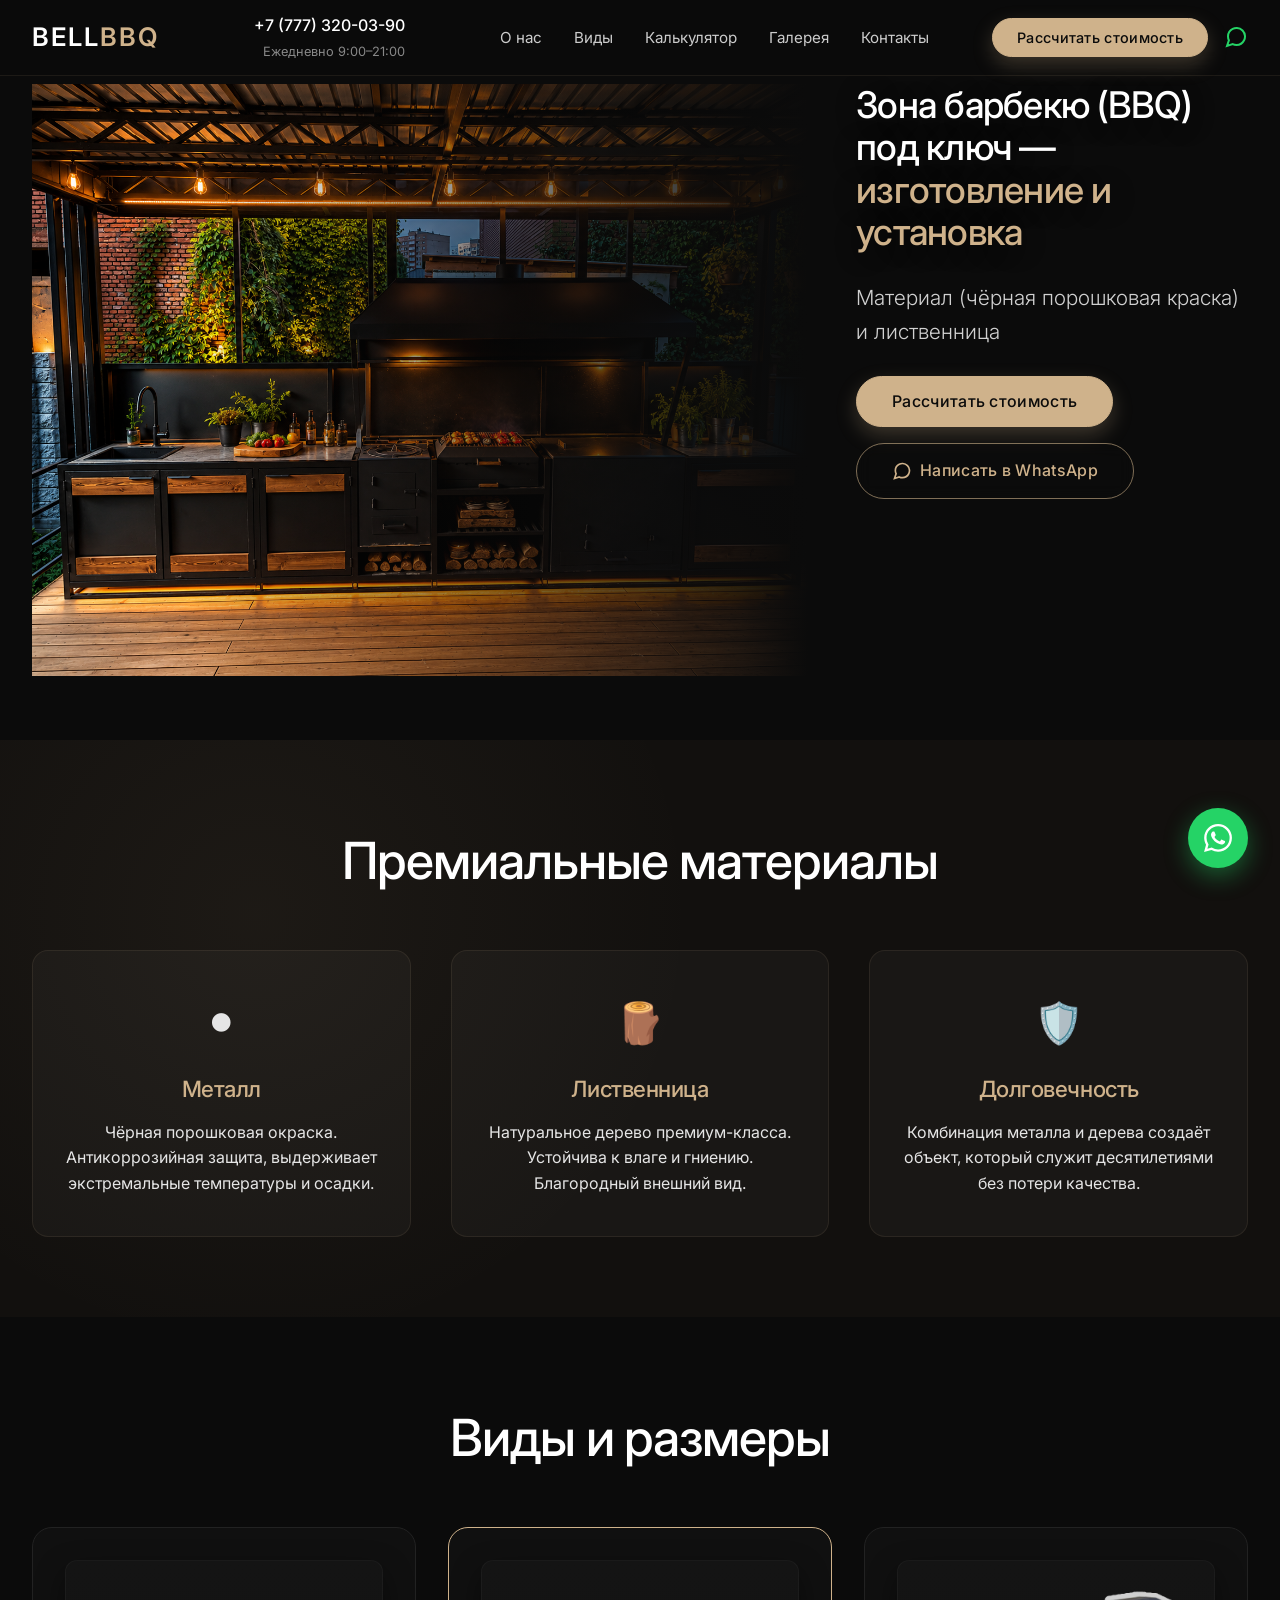
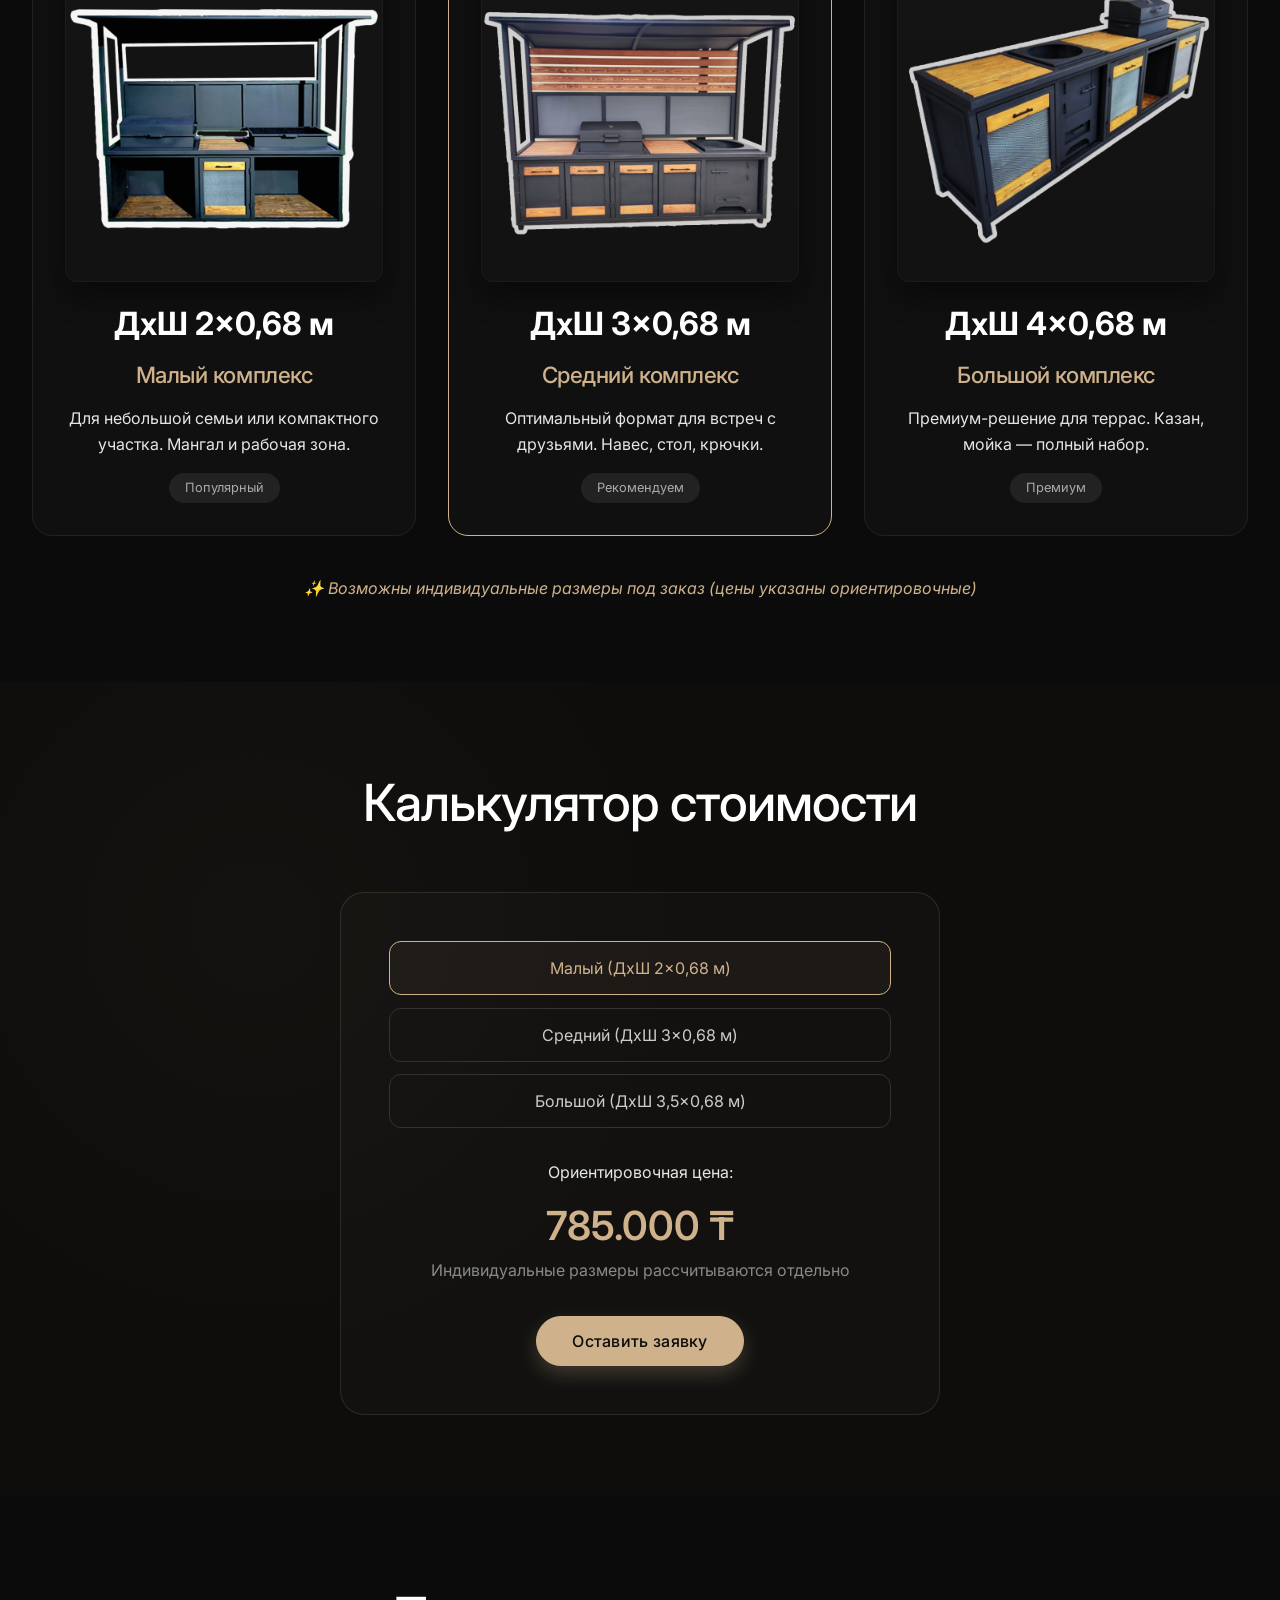
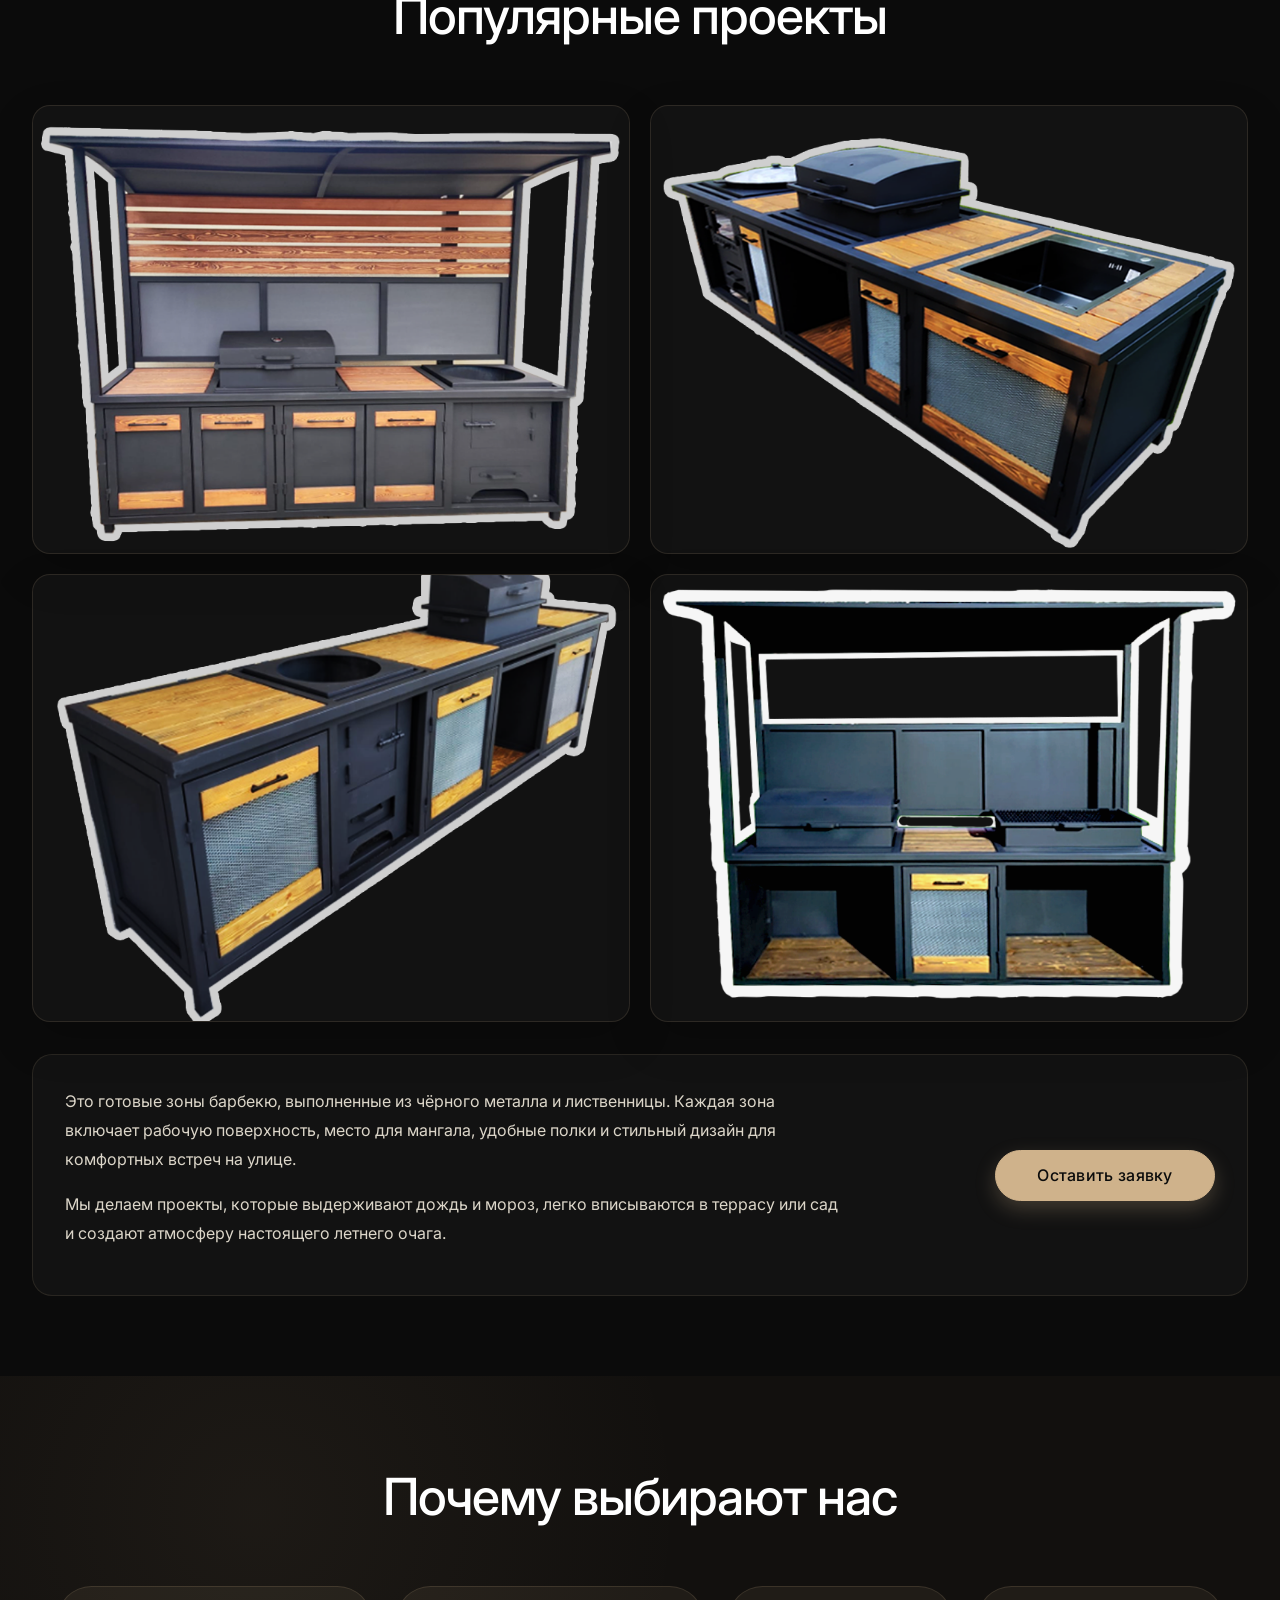
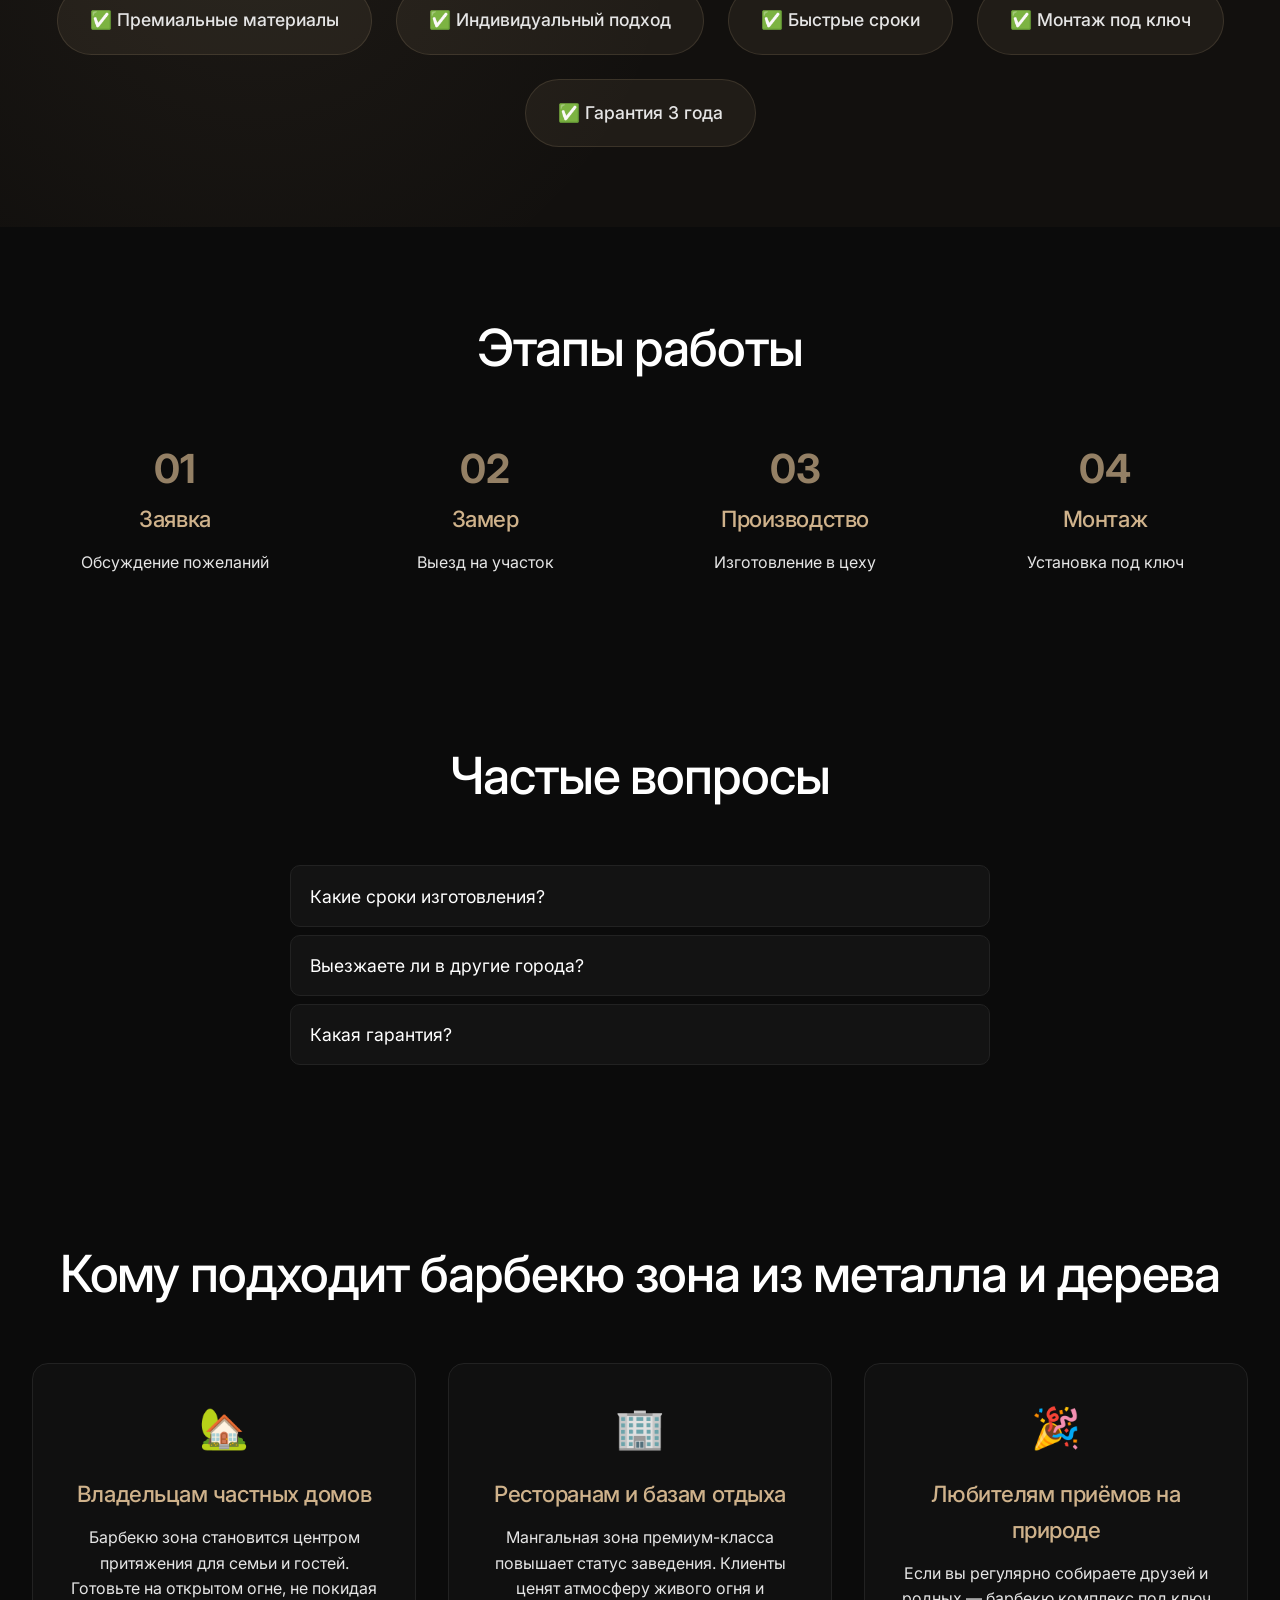
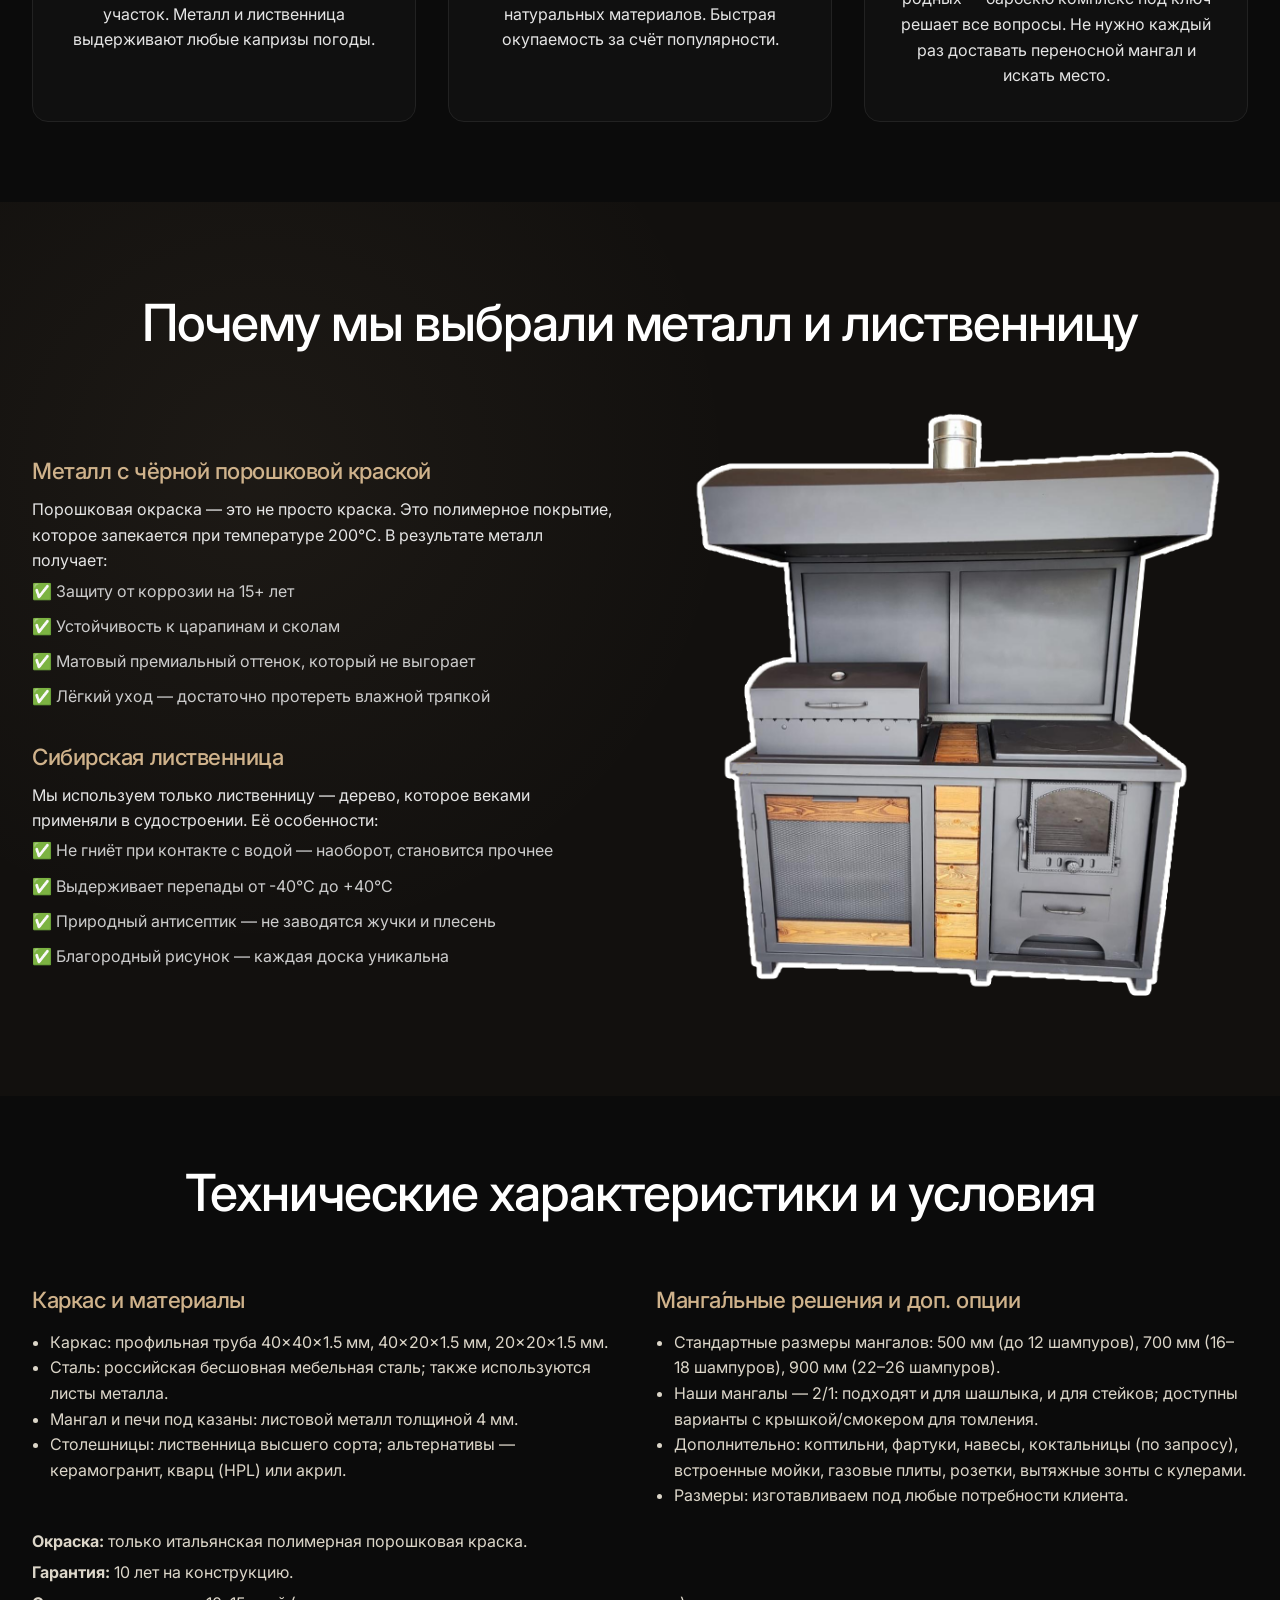
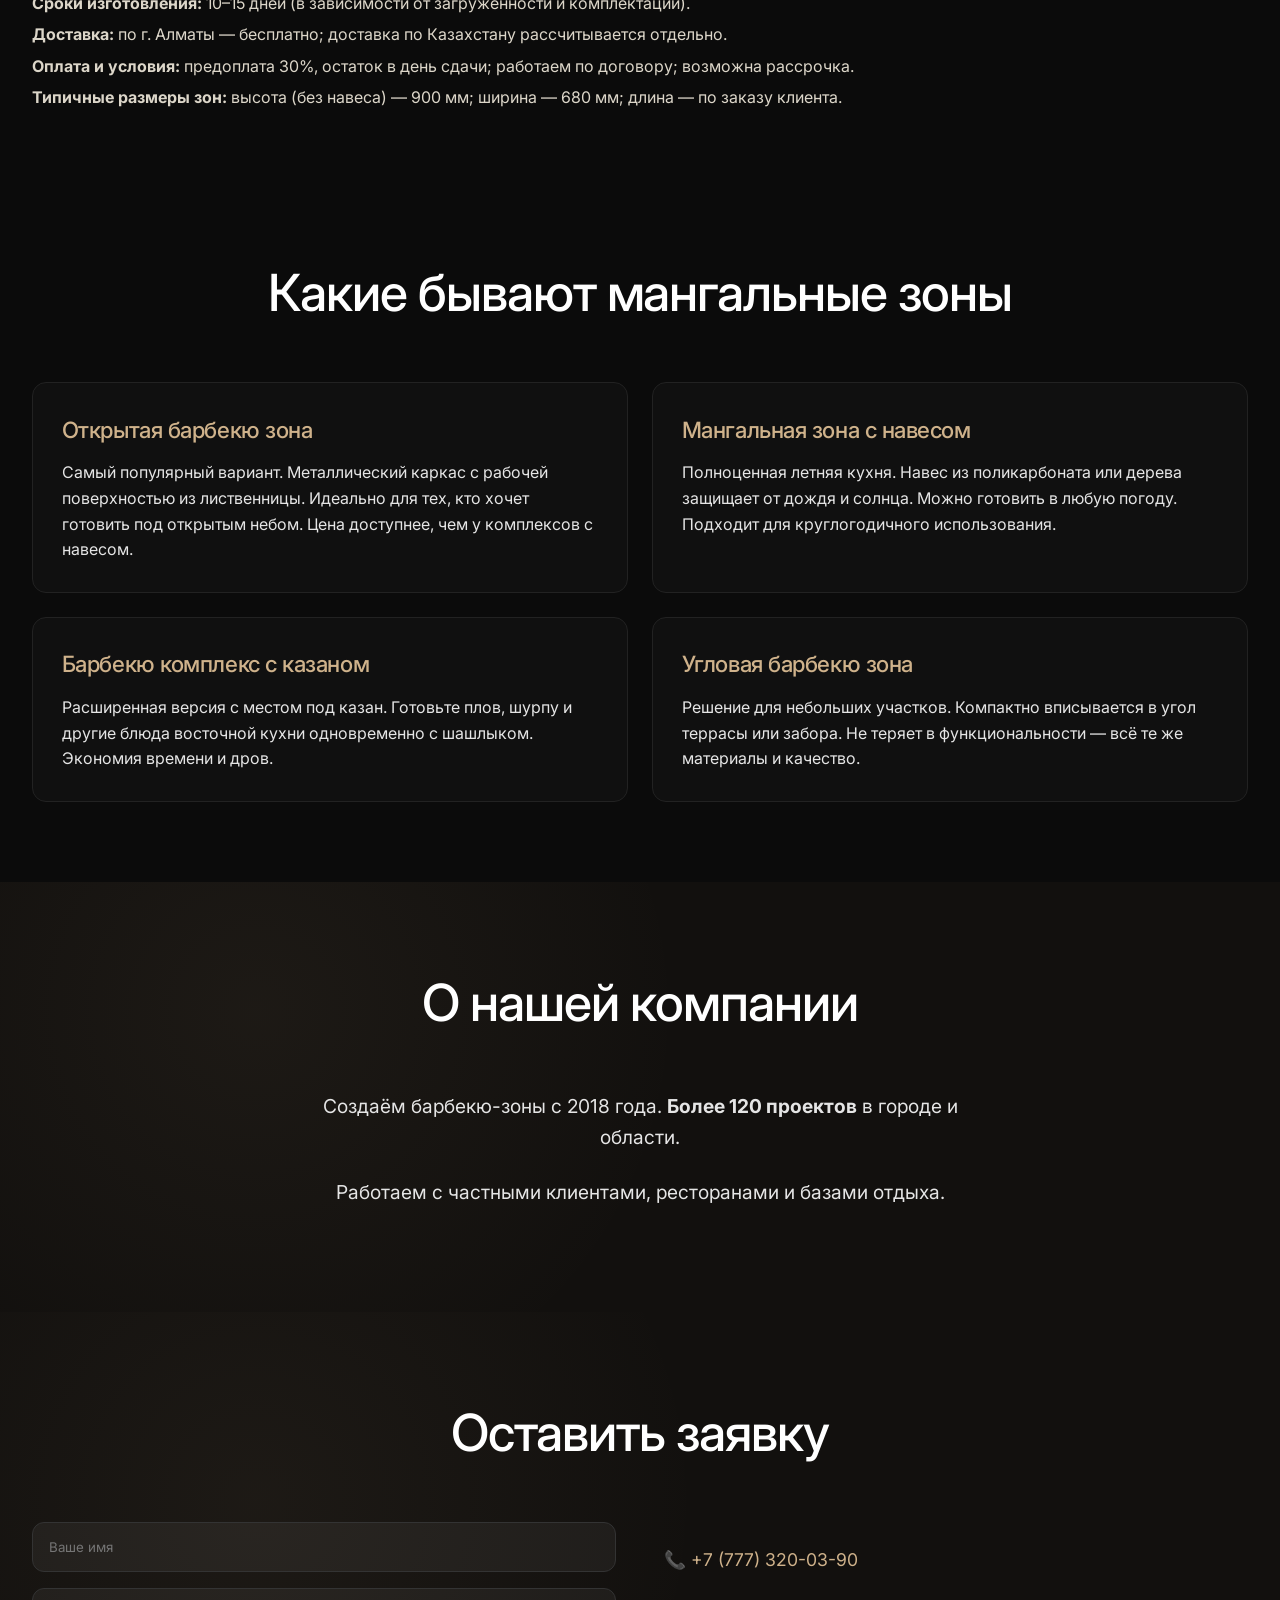
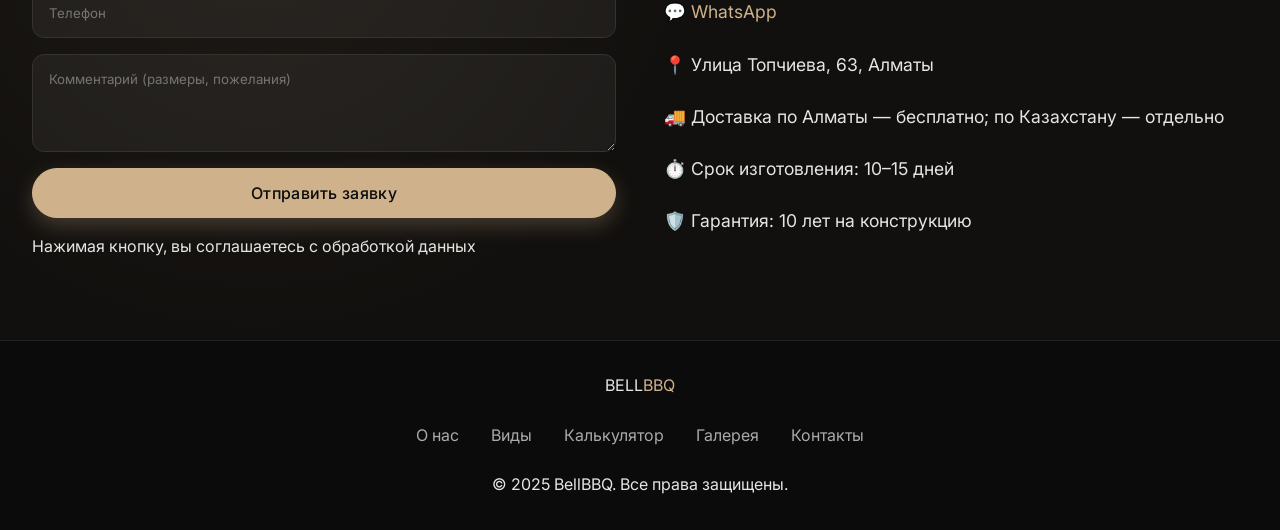
==== commit 8edf3018: "correct style2" ====
--- a/index.html
+++ b/index.html
@@ -121,25 +121,37 @@
             <h2 class="section-title">Виды и размеры</h2>
             <div class="catalog__grid">
                 <div class="catalog__item">
-                    <div class="catalog__size">2×2 м</div>
+                    <div class="catalog__image">
+                            <img src="img/mzn2200double.png" alt="Малый комплекс (0,68×2 м) — эскиз" loading="lazy">
+                        </a>
+                    </div>
+                    <div class="catalog__size">ДхШ 2×0,68 м</div>
                     <h3>Малый комплекс</h3>
                     <p>Для небольшой семьи или компактного участка. Мангал и рабочая зона.</p>
                     <span class="catalog__tag">Популярный</span>
                 </div>
                 <div class="catalog__item catalog__item--featured">
-                    <div class="catalog__size">3×3 м</div>
+                    <div class="catalog__image">
+                            <img src="img/mzn2200.png" alt="Средний комплекс (0,68×2м) — эскиз" loading="lazy">
+                        </a>
+                    </div>
+                    <div class="catalog__size">ДхШ 3×0,68 м</div>
                     <h3>Средний комплекс</h3>
                     <p>Оптимальный формат для встреч с друзьями. Навес, стол, крючки.</p>
                     <span class="catalog__tag gold-accent">Рекомендуем</span>
                 </div>
                 <div class="catalog__item">
-                    <div class="catalog__size">4×3 м</div>
+                    <div class="catalog__image">
+                            <img src="img/mz2800.png" alt="Большой комплекс (0,68×4 м) — эскиз" loading="lazy">
+                        </a>
+                    </div>
+                    <div class="catalog__size">ДхШ 4×0,68 м</div>
                     <h3>Большой комплекс</h3>
                     <p>Премиум-решение для террас. Казан, мойка — полный набор.</p>
                     <span class="catalog__tag">Премиум</span>
                 </div>
             </div>
-            <p class="catalog__note">✨ Возможны индивидуальные размеры под заказ</p>
+            <p class="catalog__note">✨ Возможны индивидуальные размеры под заказ (цены указаны ориентировочные)</p>
         </div>
     </section>
 
@@ -149,13 +161,13 @@
             <h2 class="section-title">Калькулятор стоимости</h2>
             <div class="calculator__box">
                 <div class="calculator__options">
-                    <button class="calculator__option active" data-price="450 000 ₸">Малый (2×1 м)</button>
-                    <button class="calculator__option" data-price="780 000 ₸">Средний (3×1 м)</button>
-                    <button class="calculator__option" data-price="1 250 000 ₸">Большой (4×1 м)</button>
+                    <button class="calculator__option active" data-price="750.000 ₸">Малый (ДхШ 2×0,68 м)</button>
+                    <button class="calculator__option" data-price="1.065.000 ₸">Средний (ДхШ 3×0,68 м)</button>
+                    <button class="calculator__option" data-price="1.296.000 ₸">Большой (ДхШ 3,5×0,68 м)</button>
                 </div>
                 <div class="calculator__result">
                     <span class="calculator__label">Ориентировочная цена:</span>
-                    <span class="calculator__price" id="calcPrice">450 000 ₸</span>
+                    <span class="calculator__price" id="calcPrice">785.000 ₸</span>
                 </div>
                 <p class="calculator__info">Индивидуальные размеры рассчитываются отдельно</p>
                 <button type="button" class="btn btn-primary js-open-calc-form">Оставить заявку</button>
@@ -314,6 +326,42 @@
         </div>
     </section>
 
+    <!-- ==================== ХАРАКТЕРИСТИКИ И УСЛОВИЯ ==================== -->
+    <section class="specs" id="specs">
+        <div class="container">
+            <h2 class="section-title">Технические характеристики и условия</h2>
+            <div class="specs__grid">
+                <div>
+                    <h3>Каркас и материалы</h3>
+                    <ul>
+                        <li>Каркас: профильная труба 40×40×1.5 мм, 40×20×1.5 мм, 20×20×1.5 мм.</li>
+                        <li>Сталь: российская бесшовная мебельная сталь; также используются листы металла.</li>
+                        <li>Мангал и печи под казаны: листовой металл толщиной 4 мм.</li>
+                        <li>Столешницы: лиственница высшего сорта; альтернативы — керамогранит, кварц (HPL) или акрил.</li>
+                    </ul>
+                </div>
+                <div>
+                    <h3>Манга́льные решения и доп. опции</h3>
+                    <ul>
+                        <li>Стандартные размеры мангалов: 500 мм (до 12 шампуров), 700 мм (16–18 шампуров), 900 мм (22–26 шампуров).</li>
+                        <li>Наши мангалы — 2/1: подходят и для шашлыка, и для стейков; доступны варианты с крышкой/смокером для томления.</li>
+                        <li>Дополнительно: коптильни, фартуки, навесы, коктальницы (по запросу), встроенные мойки, газовые плиты, розетки, вытяжные зонты с кулерами.</li>
+                        <li>Размеры: изготавливаем под любые потребности клиента.</li>
+                    </ul>
+                </div>
+            </div>
+
+            <div class="specs__notes">
+                <p><strong>Окраска:</strong> только итальянская полимерная порошковая краска.</p>
+                <p><strong>Гарантия:</strong> 10 лет на конструкцию.</p>
+                <p><strong>Сроки изготовления:</strong> 10–15 дней (в зависимости от загруженности и комплектации).</p>
+                <p><strong>Доставка:</strong> по г. Алматы — бесплатно; доставка по Казахстану рассчитывается отдельно.</p>
+                <p><strong>Оплата и условия:</strong> предоплата 30%, остаток в день сдачи; работаем по договору; возможна рассрочка.</p>
+                <p><strong>Типичные размеры зон:</strong> высота (без навеса) — 900 мм; ширина — 680 мм; длина — по заказу клиента.</p>
+            </div>
+        </div>
+    </section>
+
     <!-- ==================== ВИДЫ МАНГАЛЬНЫХ ЗОН ==================== -->
     <section class="types-zones" id="types-zones">
         <div class="container">
@@ -363,10 +411,12 @@
                     <p class="contact__privacy">Нажимая кнопку, вы соглашаетесь с обработкой данных</p>
                 </form>
                 <div class="contact__info">
-                    <div class="contact__item"><span>📞</span> +7(777)320 03 90</div>
-                    <div class="contact__item"><span>💬</span> <a href="https://wa.me/77773200390" target="_blank">WhatsApp</a></div>
-                    <div class="contact__item"><span>📍</span> г. Ваш город, ул. Примерная, 1</div>
-                    <div class="contact__item"><span>🕘</span> Ежедневно 9:00–21:00</div>
+                        <div class="contact__item"><span>📞</span> <a href="tel:77773200390">+7 (777) 320-03-90</a></div>
+                        <div class="contact__item"><span>💬</span> <a href="https://wa.me/77773200390" target="_blank">WhatsApp</a></div>
+                        <div class="contact__item"><span>📍</span> Улица Топчиева, 63, Алматы</div>
+                        <div class="contact__item"><span>🚚</span> Доставка по Алматы — бесплатно; по Казахстану — отдельно</div>
+                        <div class="contact__item"><span>⏱️</span> Срок изготовления: 10–15 дней</div>
+                        <div class="contact__item"><span>🛡️</span> Гарантия: 10 лет на конструкцию</div>
                 </div>
             </div>
         </div>
--- a/style.css
+++ b/style.css
@@ -290,7 +290,7 @@
     min-height: calc(80vh - 8rem);
     height: 100%;
     border-radius: 0;
-    background: url(img/bbq-zone.jpg) left center/cover no-repeat;
+    background: url(img/bbq-zone.png) left center/cover no-repeat;
     background-color: #0b0b0b;
     box-shadow: none;
     border: none;
@@ -432,6 +432,32 @@
     padding: 0.3rem 1rem;
     border-radius: 20px;
     color: #aaa;
+}
+
+/* Изображения в карточках каталога */
+.catalog__image {
+    margin-bottom: 1rem;
+    border-radius: 12px;
+    overflow: hidden;
+    border: 1px solid rgba(255,255,255,0.03);
+    box-shadow: 0 12px 30px rgba(0,0,0,0.45);
+    background: linear-gradient(180deg, rgba(255,255,255,0.02), rgba(255,255,255,0.01));
+}
+.catalog__image img {
+    display: block;
+    width: 100%;
+    height: 320px;
+    object-fit: cover;
+    transition: transform 0.45s ease, filter 0.45s ease;
+}
+.catalog__image a:hover img { transform: scale(1.03); filter: brightness(1.05) saturate(1.05); }
+
+@media (max-width: 980px) {
+    .catalog__image img { height: 250px; }
+}
+
+@media (max-width: 640px) {
+    .catalog__image img { height: 250px; }
 }
 
 .catalog__note { text-align: center; margin-top: 2.5rem; color: #cfb28b; font-style: italic; }
@@ -882,6 +908,24 @@
     border-radius: 16px;
 }
 
+/* Характеристики */
+.specs {
+    padding: 3.5rem 0;
+}
+.specs__grid {
+    display: grid;
+    grid-template-columns: 1fr 1fr;
+    gap: 2rem;
+    margin-bottom: 1.25rem;
+}
+.specs__grid h3 { color: #cfb28b; margin-bottom: 0.75rem; }
+.specs__grid ul { list-style: disc; padding-left: 1.1rem; color: #dcd6c9; }
+.specs__notes p { color: #dcd6c9; margin: 0.35rem 0; }
+
+@media (max-width: 768px) {
+    .specs__grid { grid-template-columns: 1fr; }
+}
+
 /* Виды мангальных зон */
 .types-zones__grid {
     display: grid;
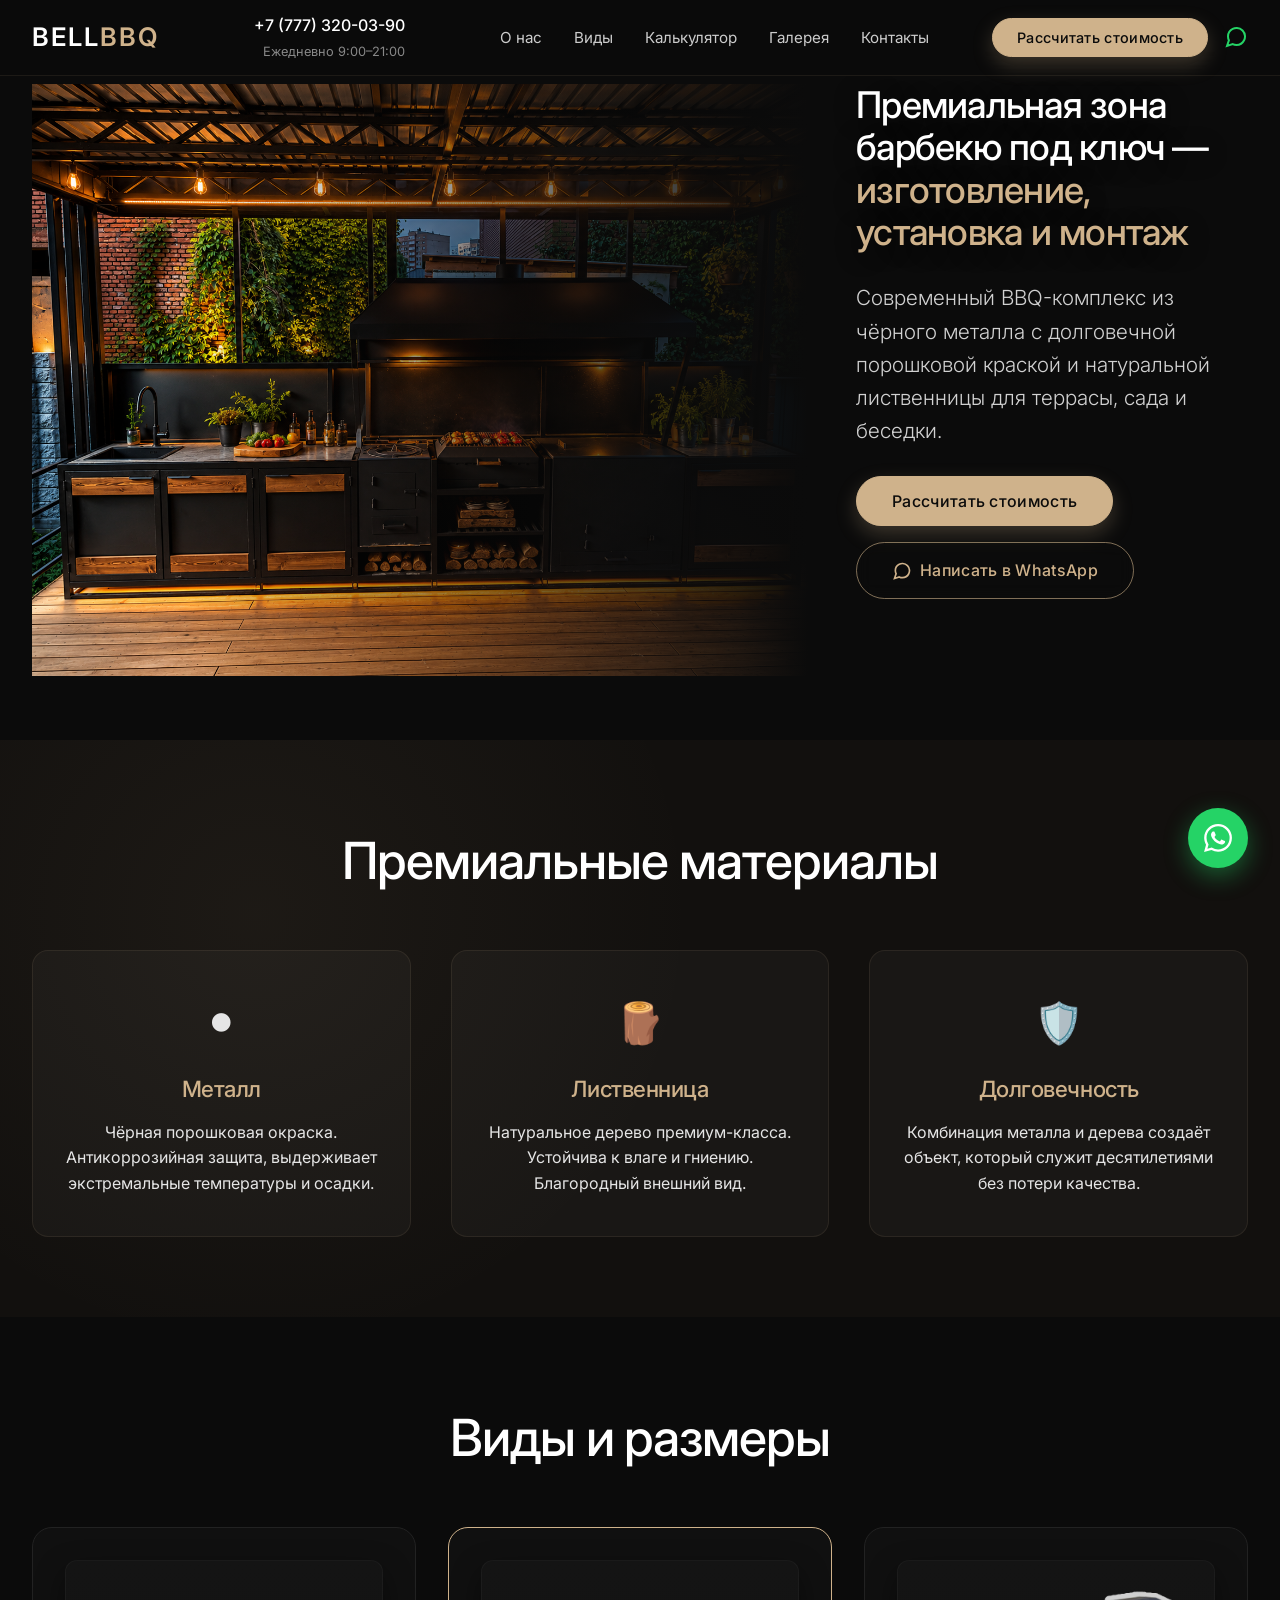
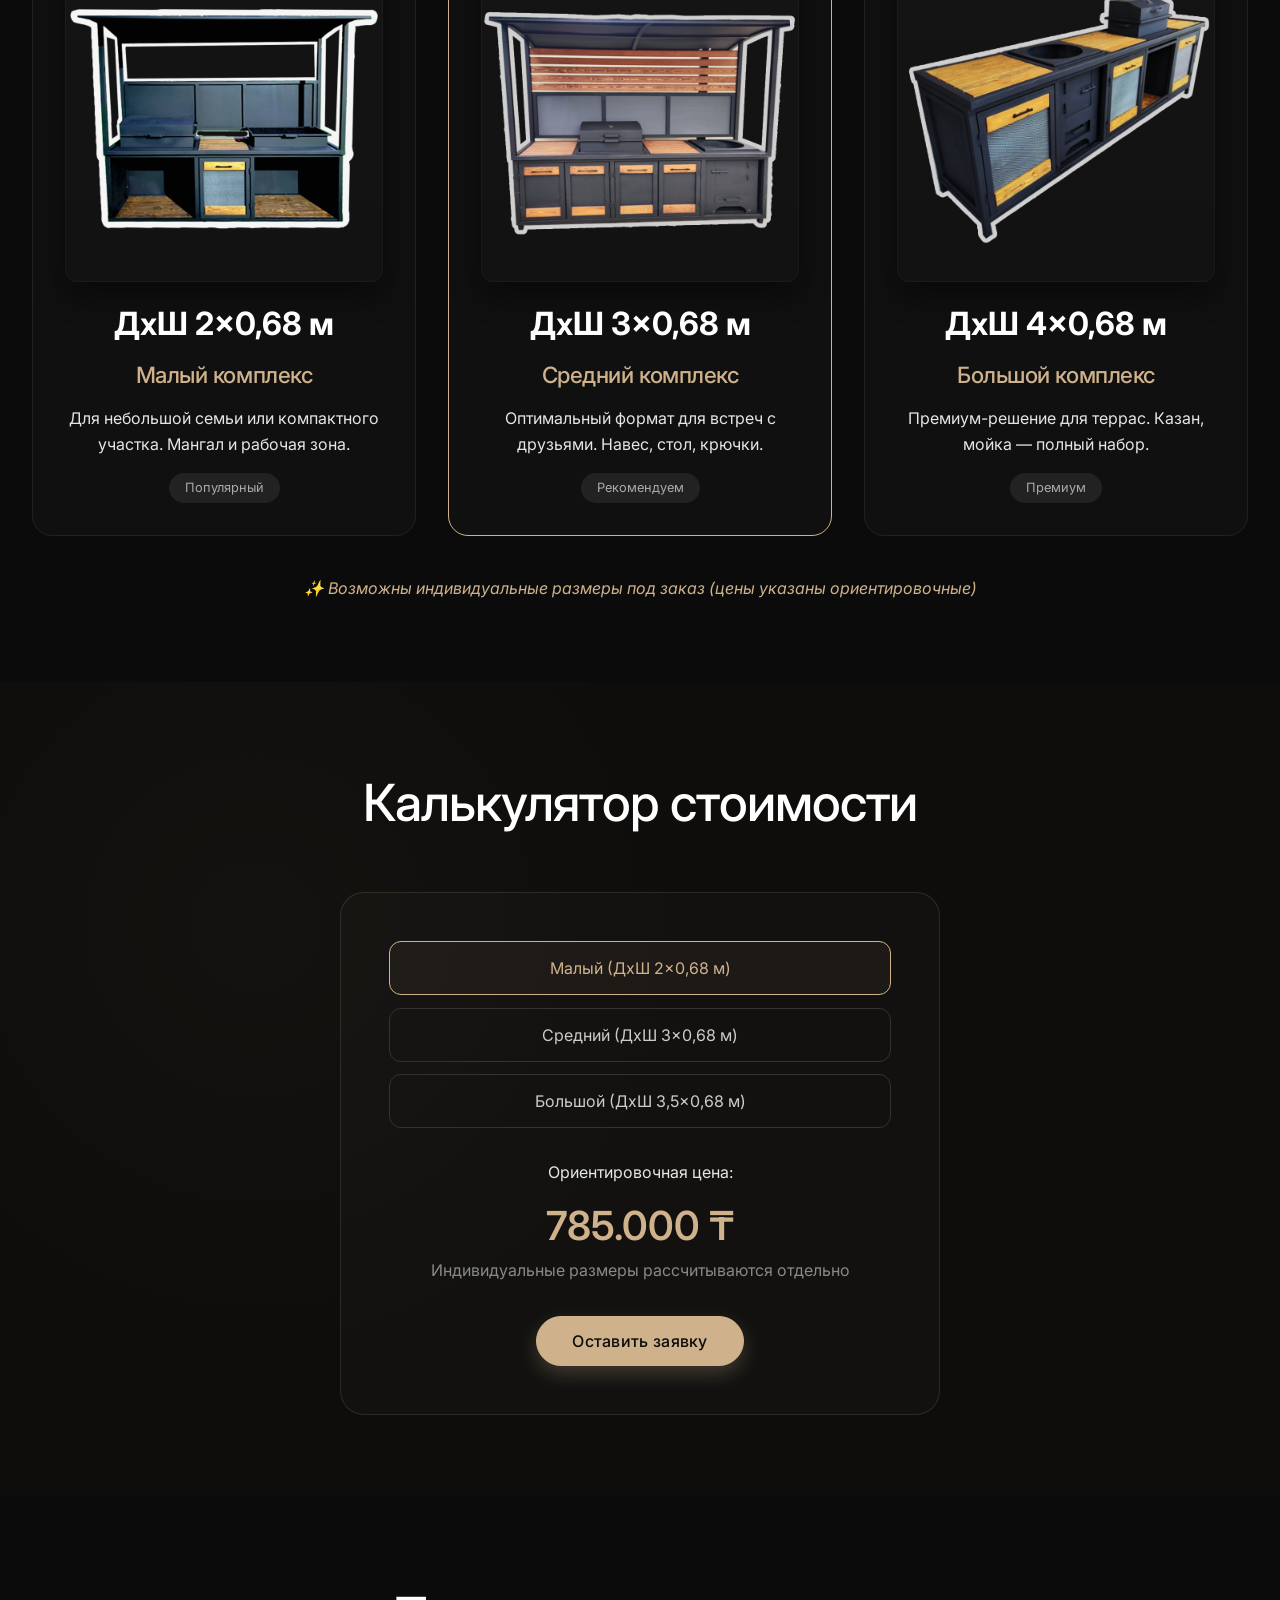
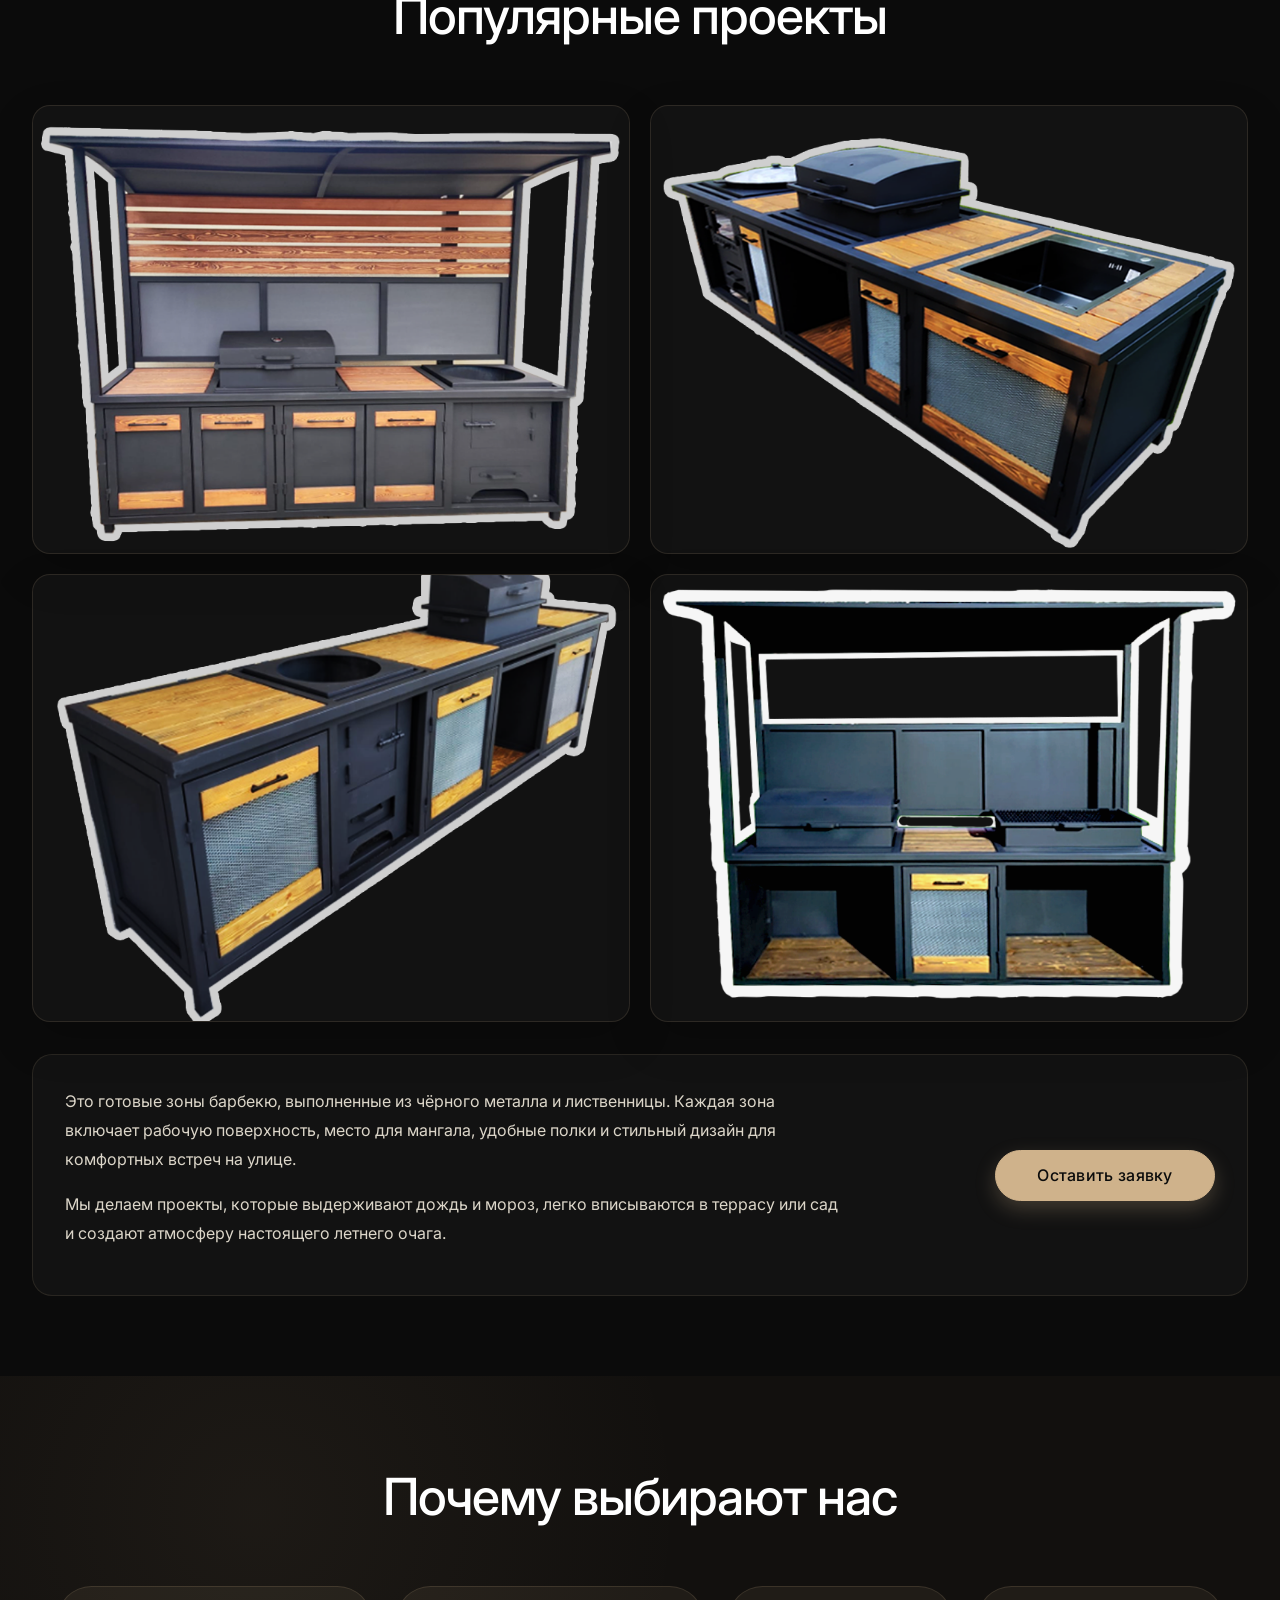
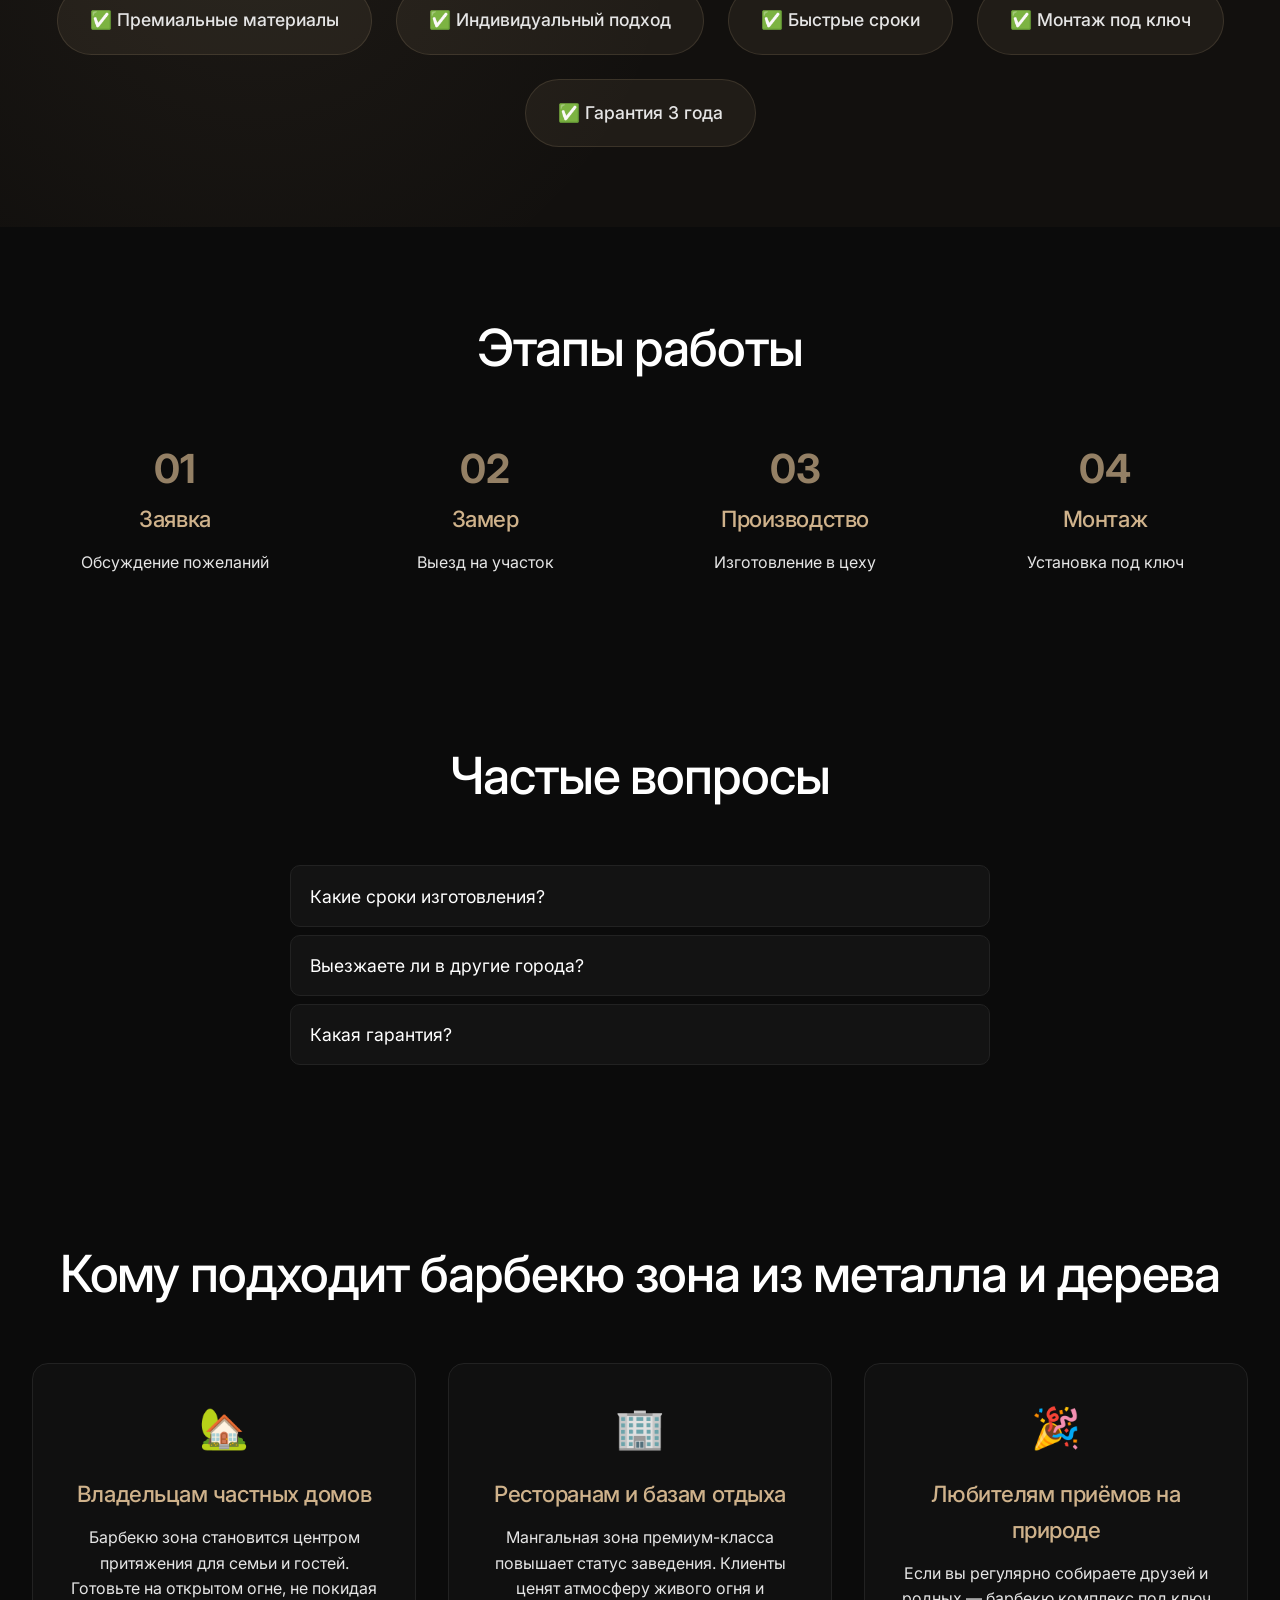
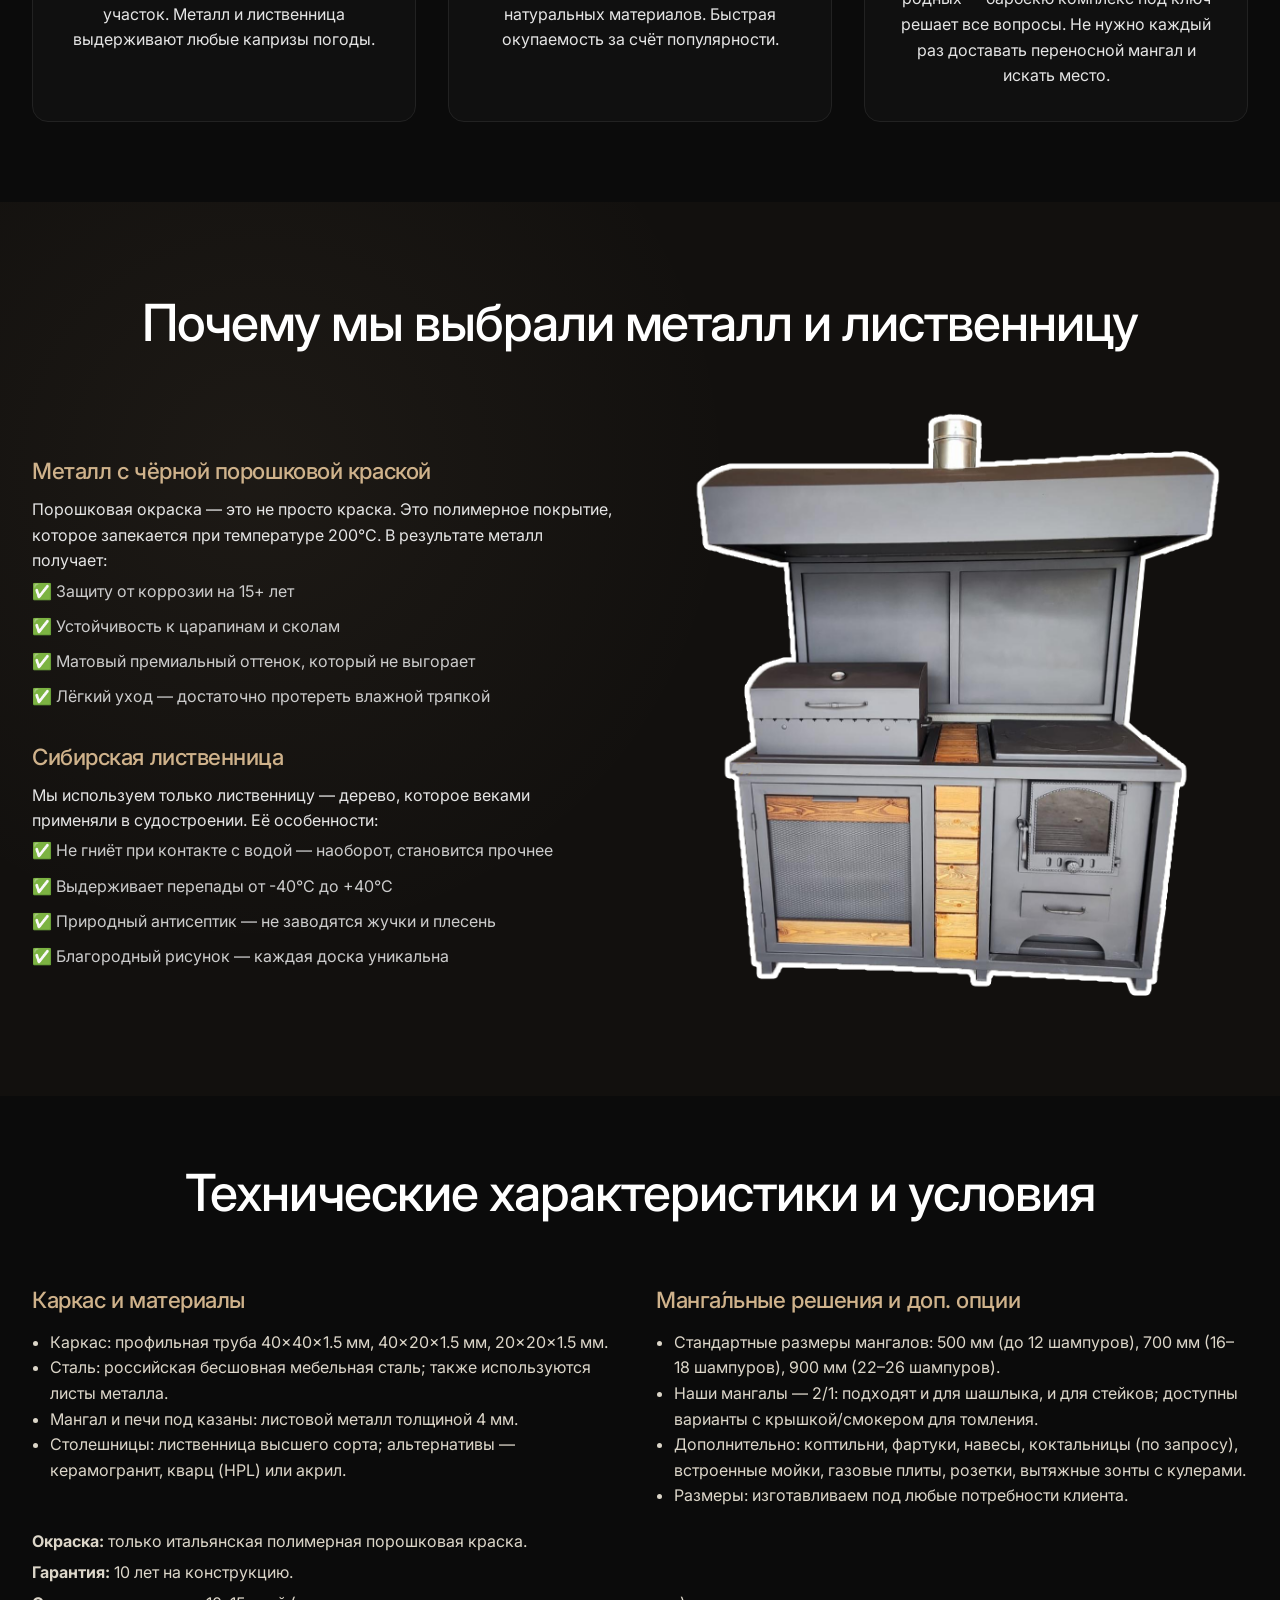
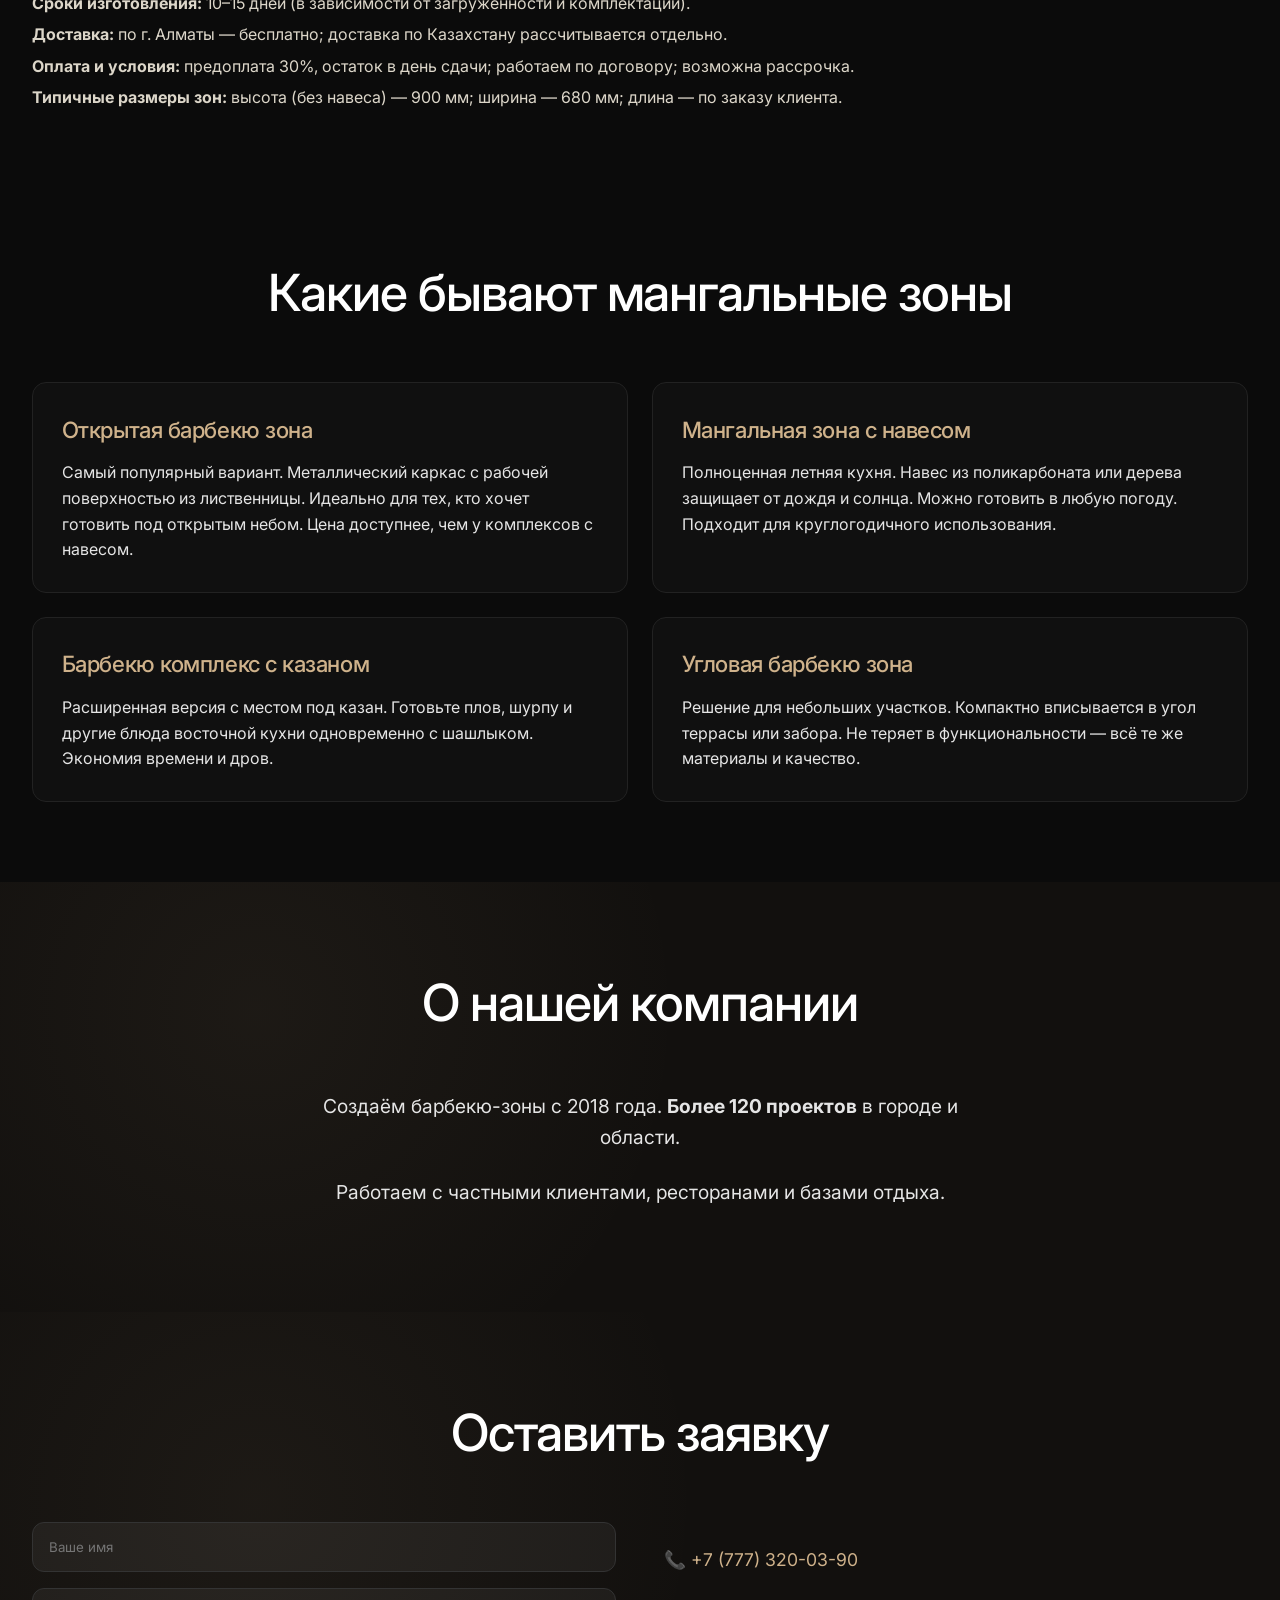
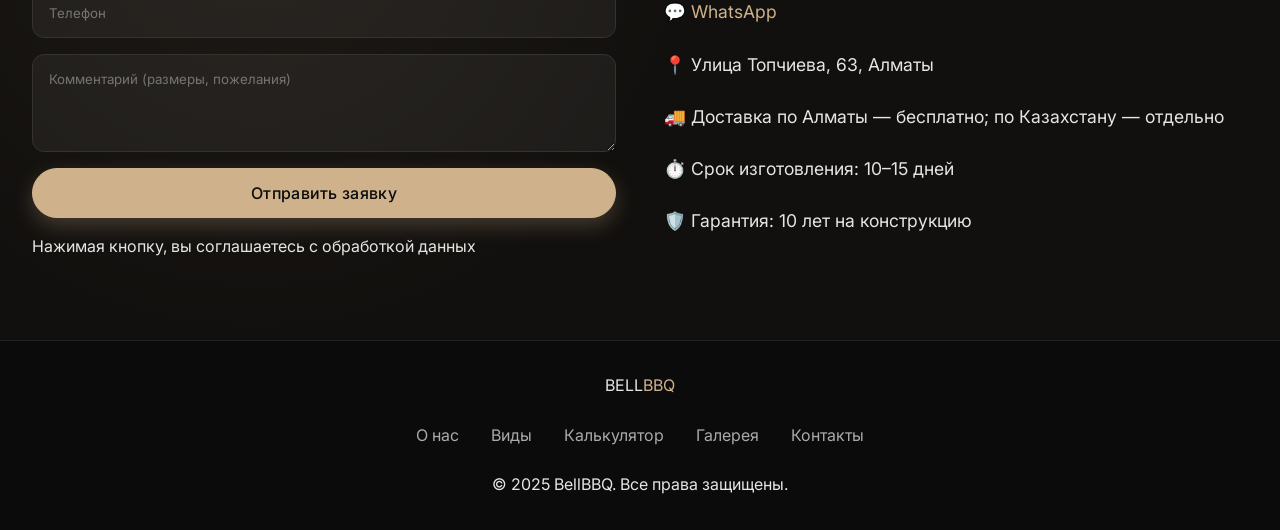
==== commit fbe2721a: "correct style3 and desc" ====
--- a/index.html
+++ b/index.html
@@ -64,10 +64,10 @@
             <div class="hero__picture" aria-hidden="true"></div>
             <div class="hero__text">
                 <h1 class="hero__title">
-                    Зона барбекю (BBQ) под ключ — <span class="gold-accent">изготовление и установка</span>
+                    Премиальная зона барбекю под ключ — <span class="gold-accent">изготовление, установка и монтаж</span>
                 </h1>
                 <p class="hero__subtitle">
-                    Материал (чёрная порошковая краска) и лиственница
+                    Современный BBQ-комплекс из чёрного металла с долговечной порошковой краской и натуральной лиственницы для террасы, сада и беседки.
                 </p>
                 <div class="hero__buttons">
                     <button type="button" class="btn btn-primary js-open-calc-form">Рассчитать стоимость</button>
@@ -214,9 +214,10 @@
                 <button class="callback-modal__close" id="callbackClose" aria-label="Закрыть форму">&times;</button>
                 <h3>Заказать обратный звонок</h3>
                 <p>Оставьте номер, и мы свяжемся, чтобы обсудить проект вашей зоны барбекю и подготовить расчёт.</p>
-                <form class="callback-form" id="callbackForm" method="post" action="sendmail.php">
+                <form class="callback-form" id="callbackForm" method="post" action="send.php">
                     <input type="text" name="name" placeholder="Ваше имя" required>
                     <input type="tel" name="phone" placeholder="Телефон" required>
+                    <input type="hidden" name="message" value="Обратный звонок из галереи">
                     <input type="hidden" name="source" value="Обратный звонок из галереи">
                     <button type="submit" class="btn btn-primary">Перезвоните мне</button>
                 </form>
@@ -403,10 +404,10 @@
         <div class="container">
             <h2 class="section-title">Оставить заявку</h2>
             <div class="contact__grid">
-                <form class="contact__form" id="contactForm" method="post" action="sendmail.php">
+                <form class="contact__form" id="contactForm" method="post" action="send.php">
                     <input type="text" name="name" placeholder="Ваше имя" required>
                     <input type="tel" name="phone" placeholder="Телефон" required>
-                    <textarea name="comment" placeholder="Комментарий (размеры, пожелания)" rows="4"></textarea>
+                    <textarea name="message" placeholder="Комментарий (размеры, пожелания)" rows="4"></textarea>
                     <button type="submit" class="btn btn-primary">Отправить заявку</button>
                     <p class="contact__privacy">Нажимая кнопку, вы соглашаетесь с обработкой данных</p>
                 </form>
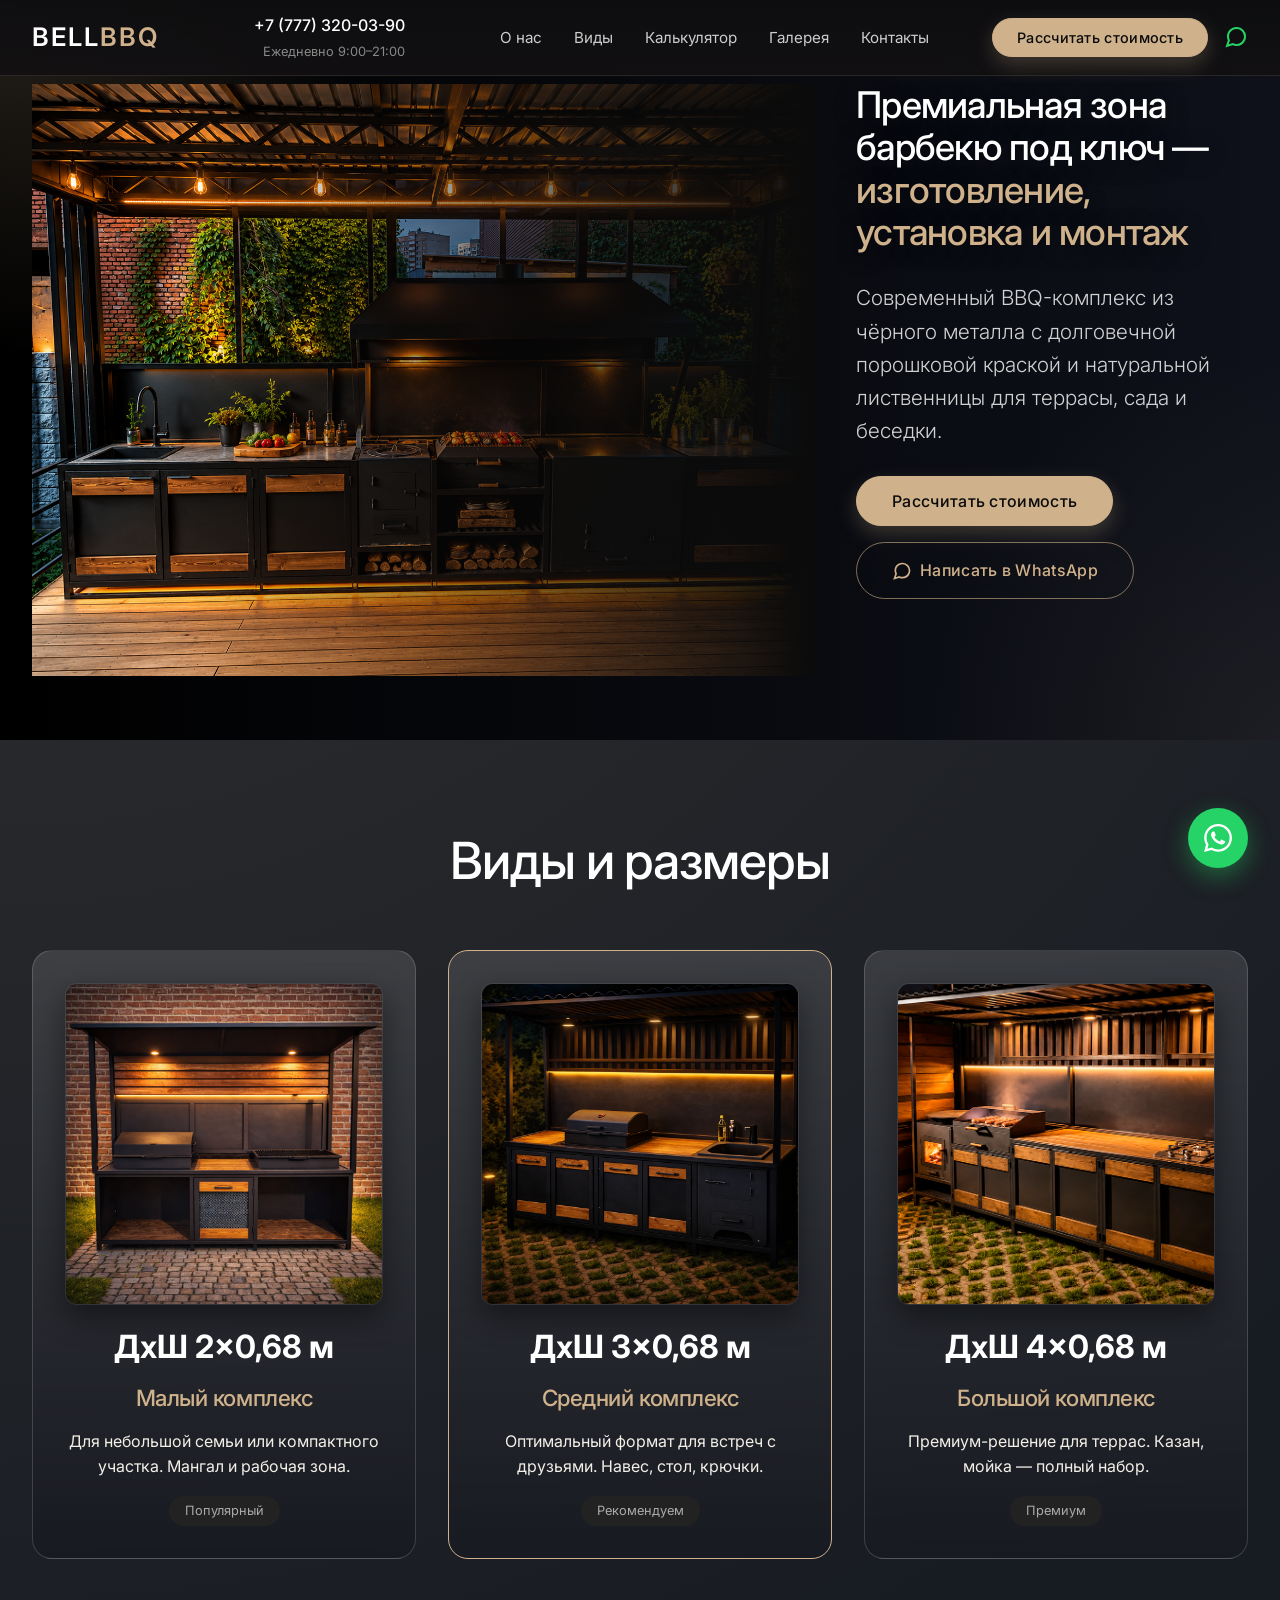
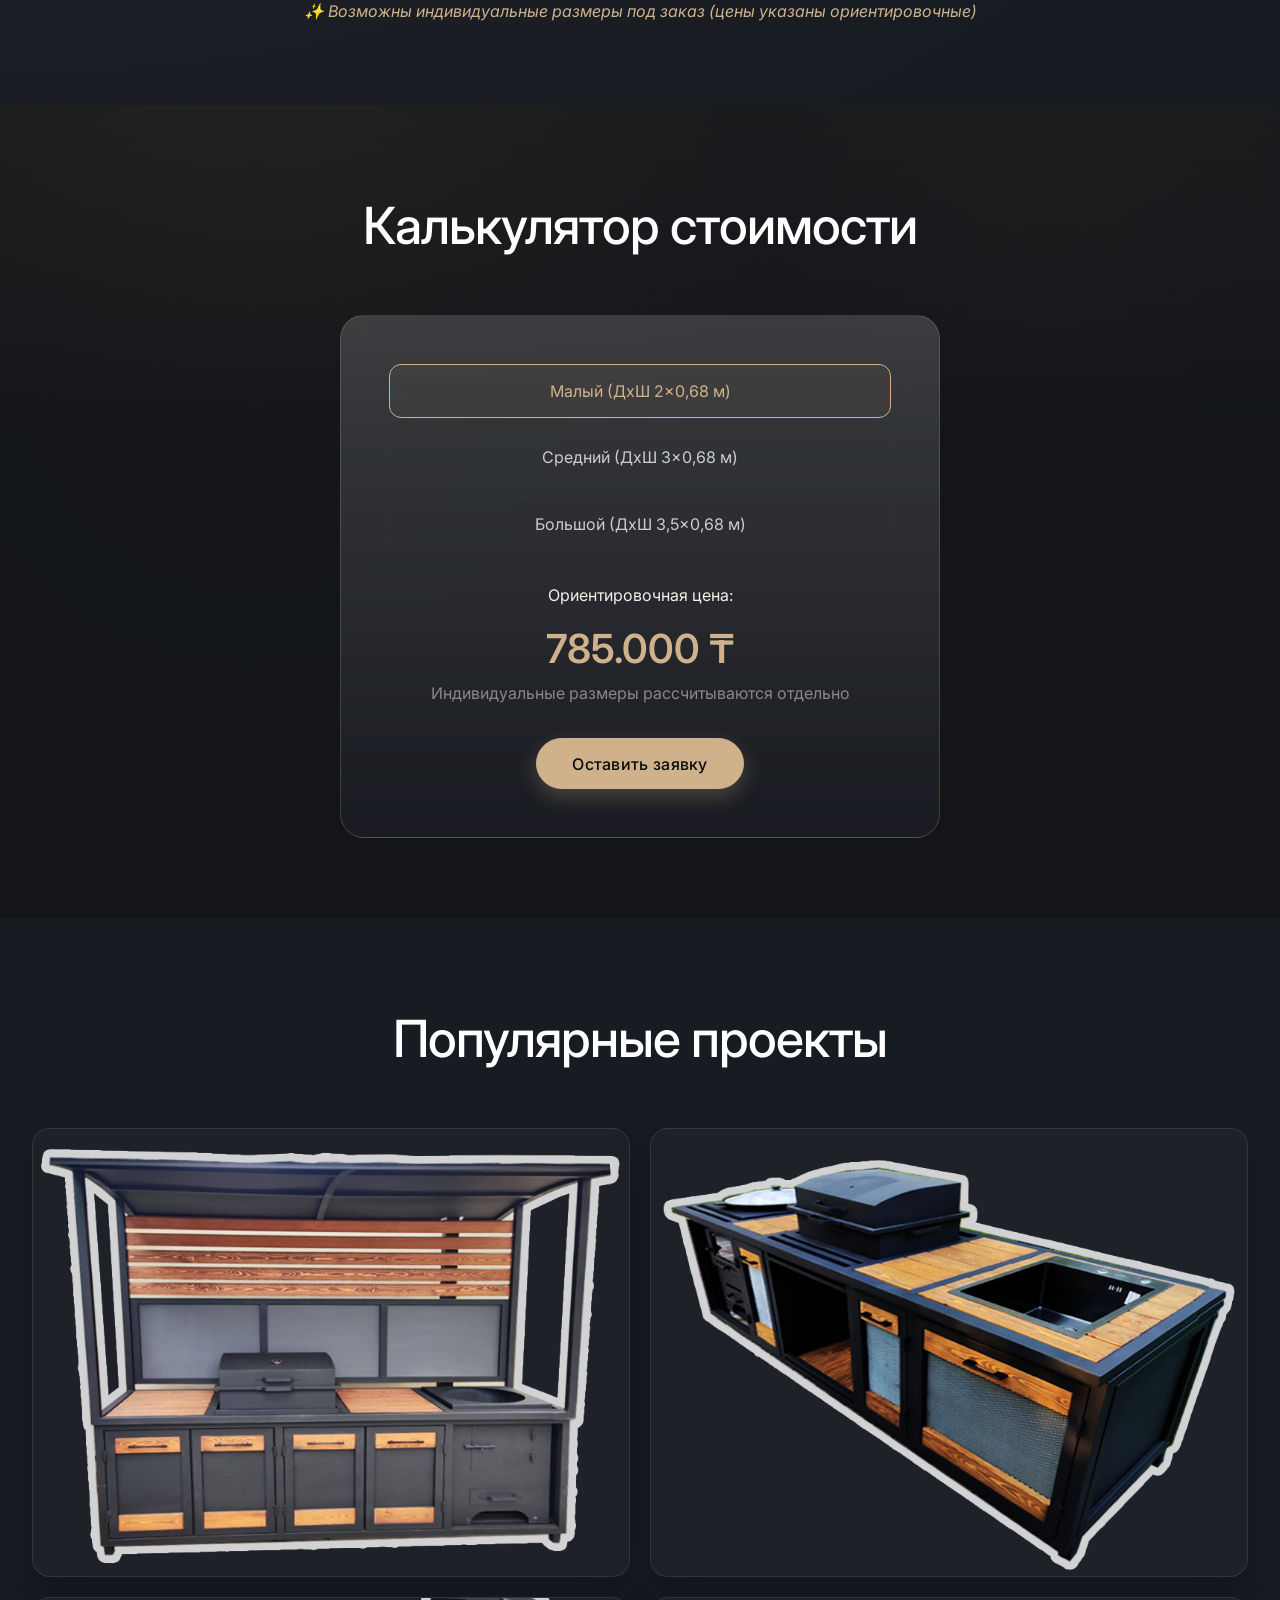
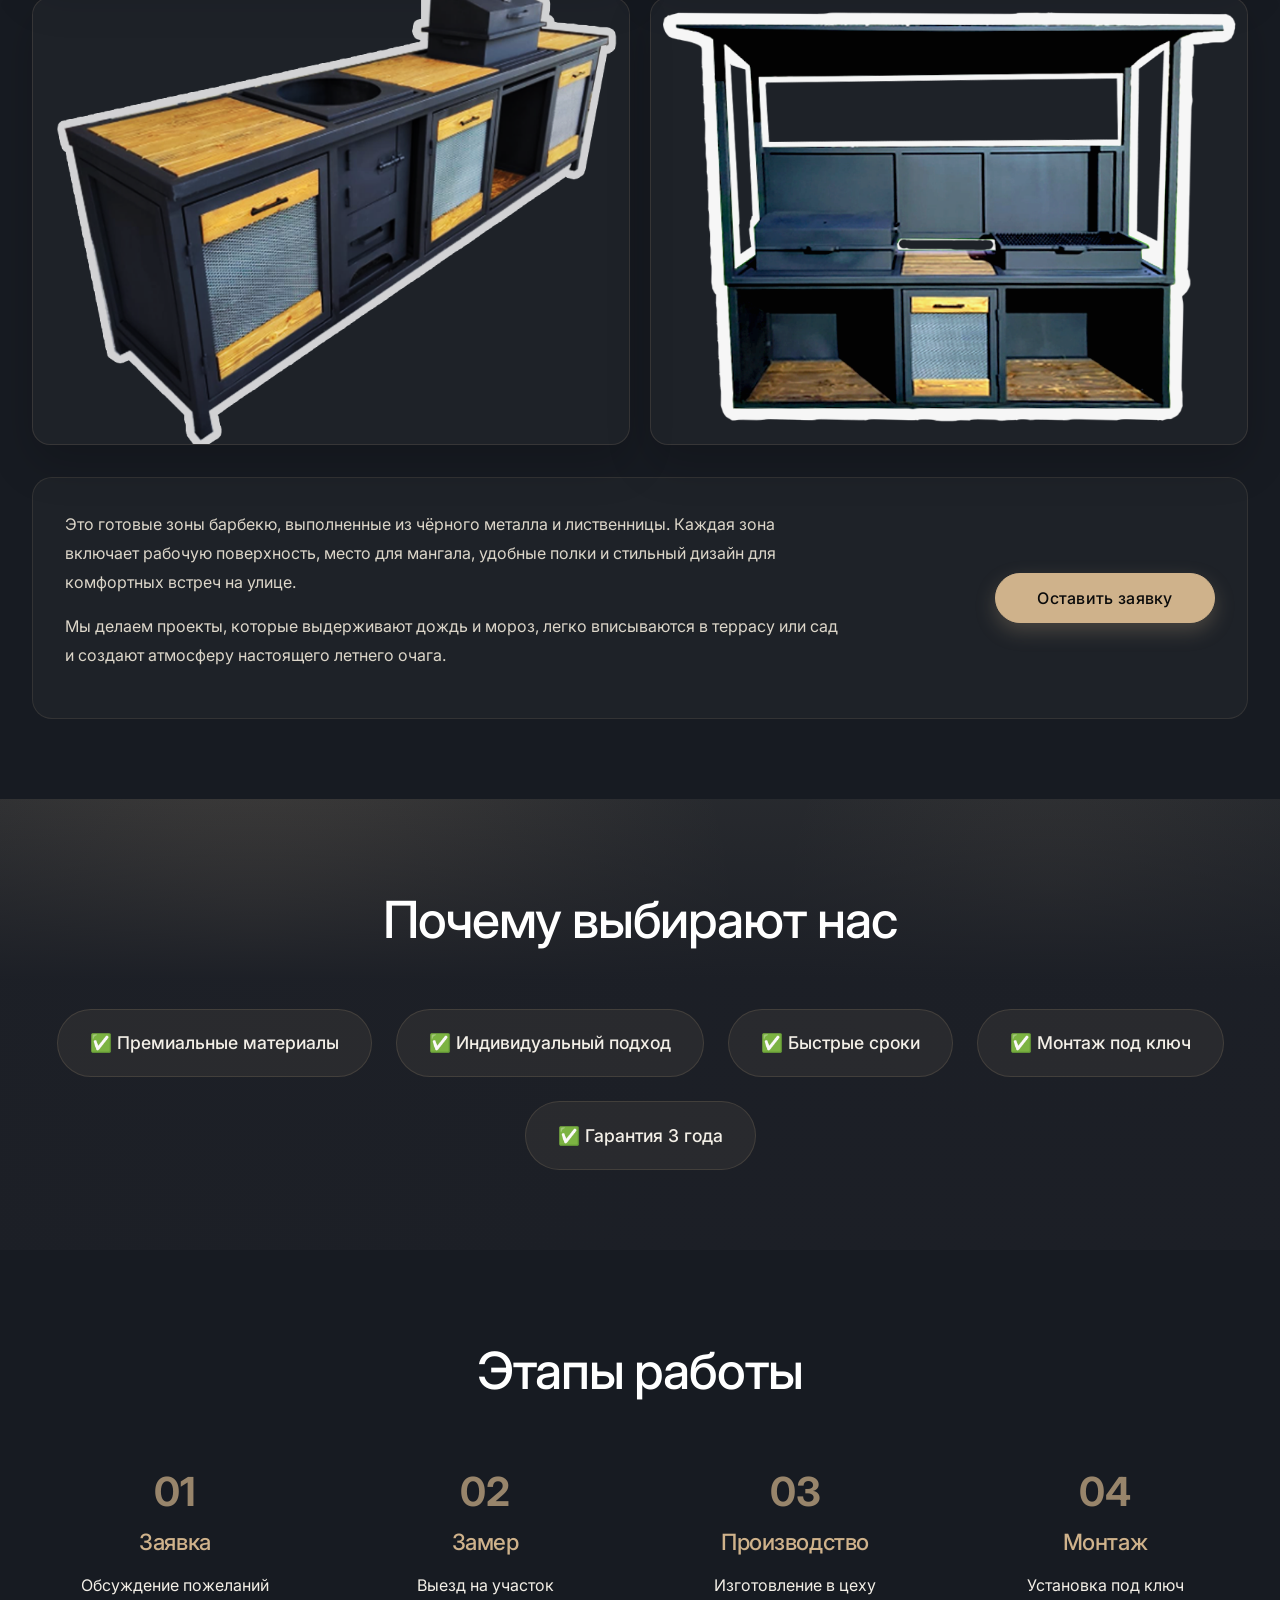
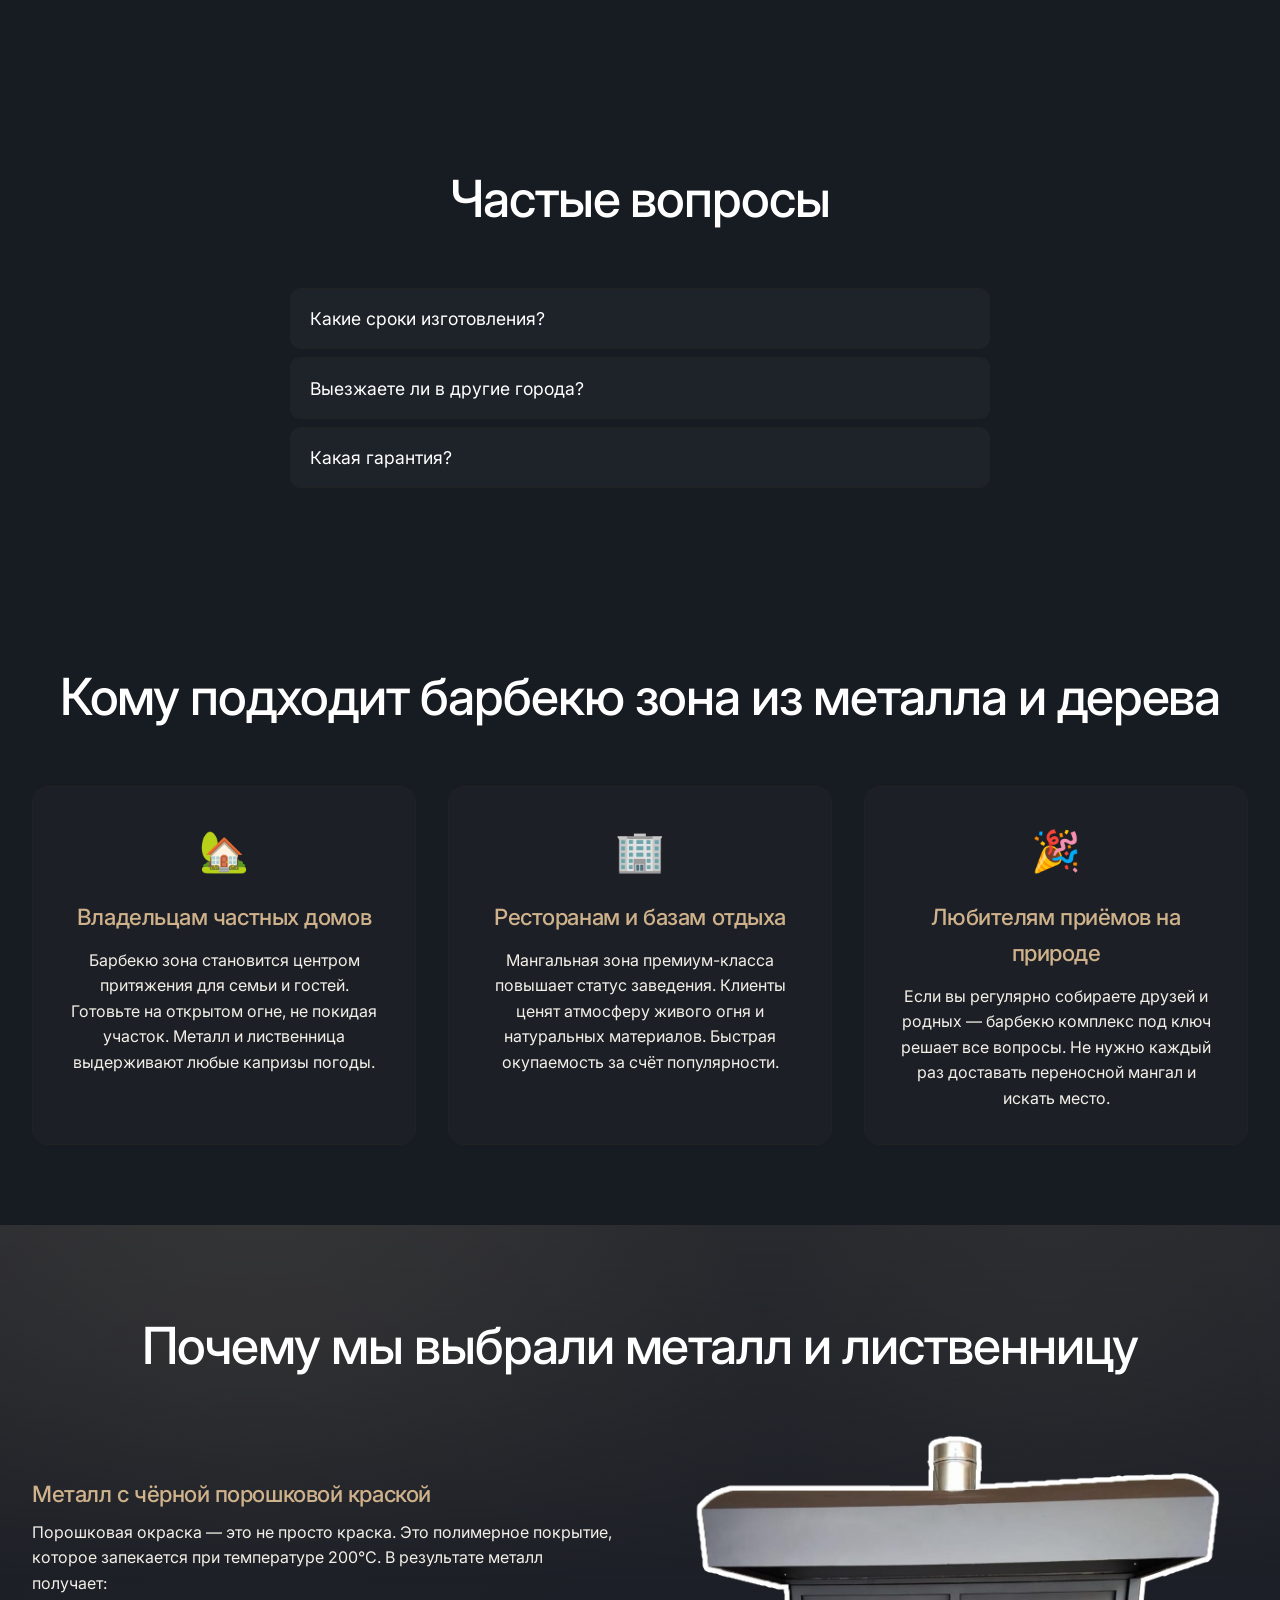
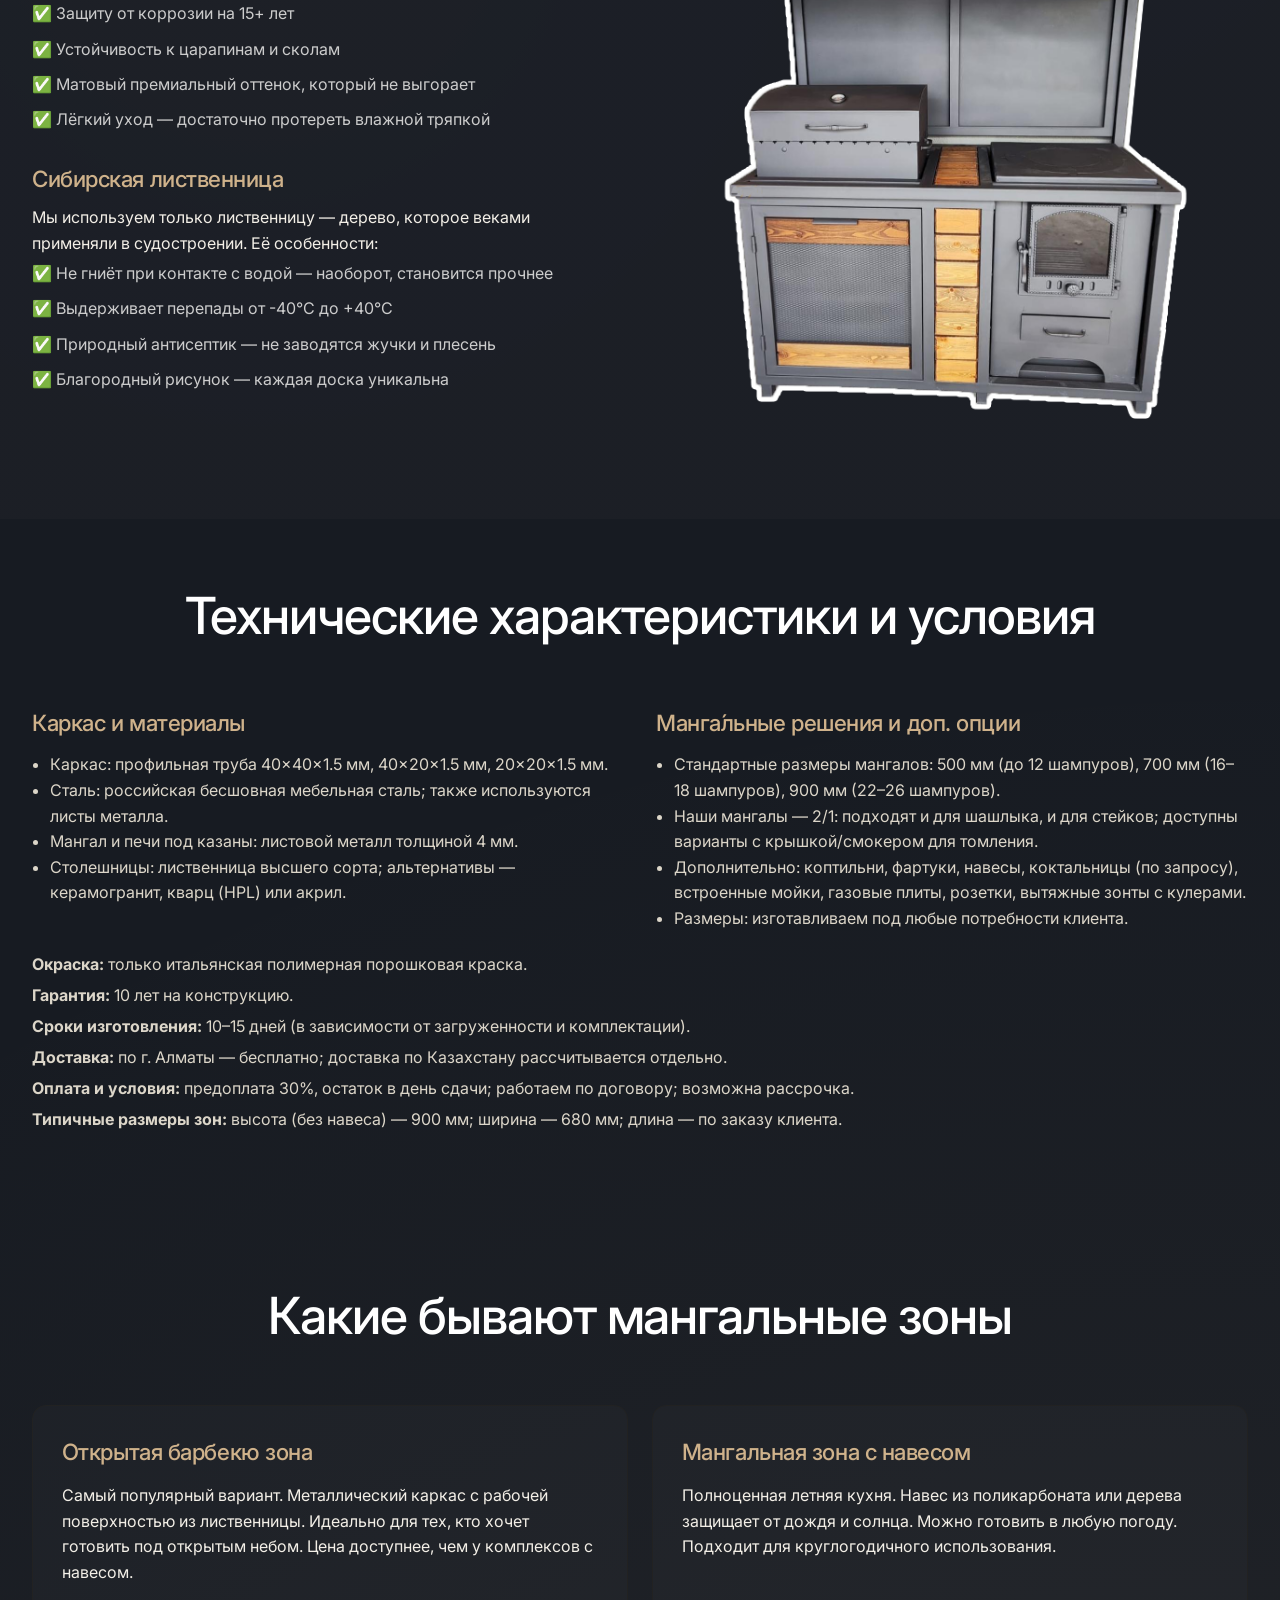
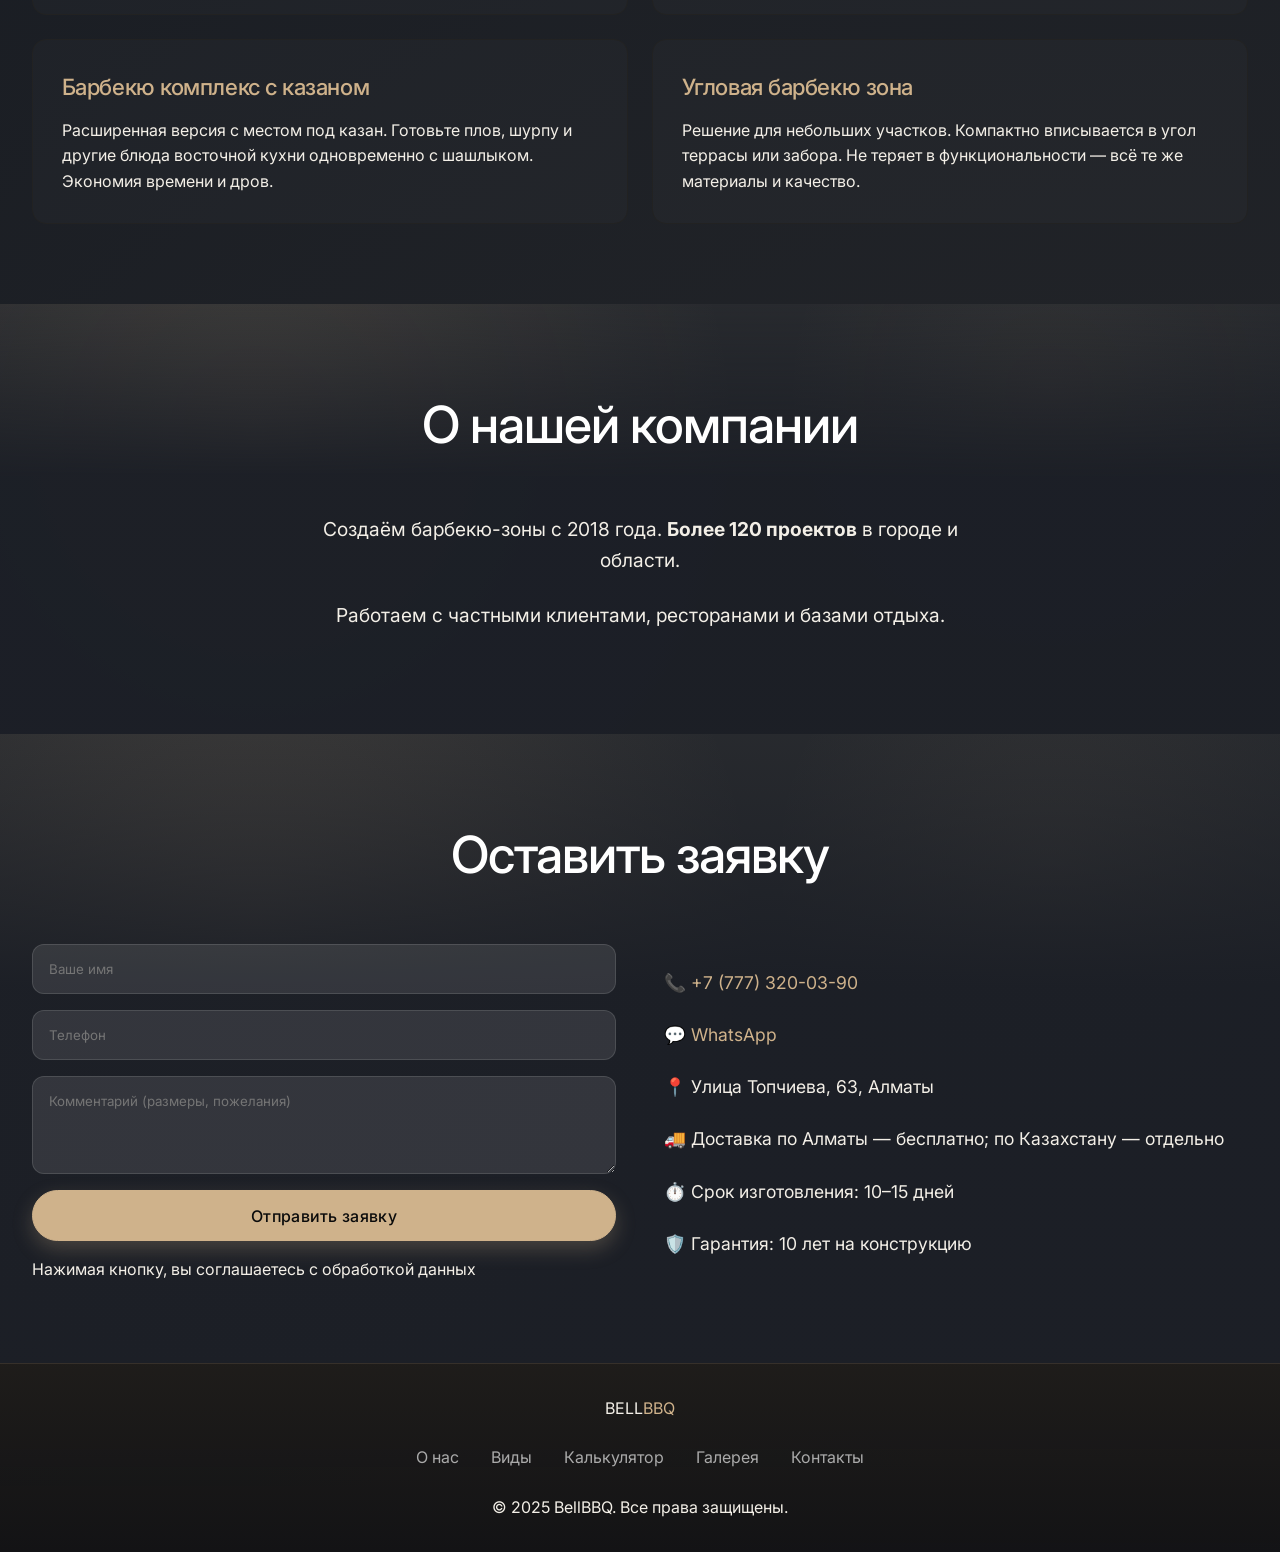
==== commit 8c397378: "correct background and image" ====
--- a/index.html
+++ b/index.html
@@ -92,7 +92,7 @@
     </section>
 
     <!-- О ПРОДУКТЕ -->
-    <section class="about-product bg-wood-texture" id="about-product">
+    <!-- <section class="about-product bg-wood-texture" id="about-product">
         <div class="container">
             <h2 class="section-title">Премиальные материалы</h2>
             <div class="about-product__grid">
@@ -113,7 +113,7 @@
                 </div>
             </div>
         </div>
-    </section>
+    </section> -->
 
     <!-- КАТАЛОГ -->
     <section class="catalog" id="catalog">
@@ -122,7 +122,7 @@
             <div class="catalog__grid">
                 <div class="catalog__item">
                     <div class="catalog__image">
-                            <img src="img/mzn2200double.png" alt="Малый комплекс (0,68×2 м) — эскиз" loading="lazy">
+                            <img src="img/bbq-2.png" alt="Малый комплекс (0,68×2 м) — эскиз" loading="lazy">
                         </a>
                     </div>
                     <div class="catalog__size">ДхШ 2×0,68 м</div>
@@ -132,7 +132,7 @@
                 </div>
                 <div class="catalog__item catalog__item--featured">
                     <div class="catalog__image">
-                            <img src="img/mzn2200.png" alt="Средний комплекс (0,68×2м) — эскиз" loading="lazy">
+                            <img src="img/bbq-3.png" alt="Средний комплекс (0,68×3м) — эскиз" loading="lazy">
                         </a>
                     </div>
                     <div class="catalog__size">ДхШ 3×0,68 м</div>
@@ -142,7 +142,7 @@
                 </div>
                 <div class="catalog__item">
                     <div class="catalog__image">
-                            <img src="img/mz2800.png" alt="Большой комплекс (0,68×4 м) — эскиз" loading="lazy">
+                            <img src="img/bbq-fon1.png" alt="Большой комплекс (0,68×4 м) — эскиз" loading="lazy">
                         </a>
                     </div>
                     <div class="catalog__size">ДхШ 4×0,68 м</div>
--- a/style.css
+++ b/style.css
@@ -10,8 +10,10 @@
 
 body {
     font-family: 'Inter', 'Segoe UI', system-ui, -apple-system, sans-serif;
-    background-color: #0b0b0b;
-    color: #e5e5e5;
+    background: radial-gradient(circle at top left, rgba(207, 178, 139, 0.14), transparent 20%),
+                radial-gradient(circle at bottom right, rgba(207, 178, 139, 0.1), transparent 26%),
+                #171b22;
+    color: #f3efe7;
     line-height: 1.6;
     -webkit-font-smoothing: antialiased;
     overflow-x: hidden;
@@ -48,8 +50,10 @@
 .gold-accent { color: #cfb28b; }
 
 .bg-wood-texture {
-    background-color: #12100e;
-    background-image: radial-gradient(circle at 20% 30%, rgba(207, 178, 139, 0.06) 0%, transparent 40%);
+    background: linear-gradient(180deg, rgba(207, 178, 139, 0.08) 0%, rgba(28, 31, 38, 0.96) 40%),
+                radial-gradient(circle at 20% 30%, rgba(207, 178, 139, 0.14), transparent 45%),
+                radial-gradient(circle at 82% 20%, rgba(207, 178, 139, 0.06), transparent 24%),
+                #191e26;
 }
 
 .section-title { text-align: center; margin-bottom: 3rem; }
@@ -77,7 +81,7 @@
     content: '';
     position: absolute;
     inset: 0;
-    background: rgba(11, 11, 11, 0.25);
+    background: linear-gradient(180deg, rgba(16, 18, 22, 0.22), rgba(8, 10, 12, 0.48));
     pointer-events: none;
 }
 
@@ -150,9 +154,9 @@
     left: 0;
     width: 100%;
     z-index: 1000;
-    background: rgba(11, 11, 11, 0.9);
+    background: linear-gradient(180deg, rgba(14, 14, 16, 0.95), rgba(18, 16, 18, 0.92));
     backdrop-filter: blur(15px);
-    border-bottom: 1px solid rgba(207, 178, 139, 0.1);
+    border-bottom: 1px solid rgba(207, 178, 139, 0.14);
     padding: 0.8rem 0;
 }
 
@@ -267,7 +271,9 @@
     min-height: 80vh;
     display: flex;
     align-items: center;
-    background: #0b0b0b;
+    background: radial-gradient(circle at top left, rgba(207, 178, 139, 0.18), 
+    transparent 24%), radial-gradient(circle at bottom right, rgba(207, 178, 139, 0.08), 
+    transparent 26%), linear-gradient(90deg, #000000 0%, #0e111a);
     position: relative;
     margin-top: 0;
     padding: 4rem 0;
@@ -379,12 +385,12 @@
 }
 
 .about-product__card {
-    background: rgba(255,255,255,0.03);
-    border: 1px solid rgba(207, 178, 139, 0.1);
+    background: linear-gradient(180deg, rgba(255,255,255,0.14), rgba(28, 30, 36, 0.88));
+    border: 1px solid rgba(207, 178, 139, 0.22);
     padding: 2.5rem 2rem;
     border-radius: 16px;
     text-align: center;
-    transition: transform 0.4s, border-color 0.4s;
+    transition: transform 0.4s, border-color 0.4s, background 0.4s;
 }
 
 .about-product__card:hover {
@@ -402,8 +408,8 @@
 }
 
 .catalog__item {
-    background: #101010;
-    border: 1px solid #222;
+    background: linear-gradient(180deg, rgba(255,255,255,0.12), rgba(24, 26, 33, 0.92));
+    border: 1px solid rgba(255,255,255,0.16);
     padding: 2rem;
     border-radius: 20px;
     text-align: center;
@@ -467,8 +473,8 @@
     max-width: 600px;
     margin: 0 auto;
     text-align: center;
-    background: rgba(255,255,255,0.02);
-    border: 1px solid rgba(207, 178, 139, 0.15);
+    background: linear-gradient(180deg, rgba(255,255,255,0.16), rgba(26, 28, 34, 0.94));
+    border: 1px solid rgba(207, 178, 139, 0.22);
     padding: 3rem;
     border-radius: 24px;
 }
@@ -725,11 +731,11 @@
 
 .contact__form input,
 .contact__form textarea {
-    background: rgba(255,255,255,0.05);
-    border: 1px solid #333;
+    background: rgba(255,255,255,0.1);
+    border: 1px solid rgba(255,255,255,0.12);
     padding: 1rem;
     border-radius: 12px;
-    color: white;
+    color: #111;
     font-family: inherit;
     transition: 0.3s;
 }
@@ -741,7 +747,7 @@
 .contact__info a { color: #cfb28b; text-decoration: none; }
 
 /* Футер */
-.footer { border-top: 1px solid #222; padding: 2rem 0; text-align: center; }
+.footer { border-top: 1px solid rgba(207, 178, 139, 0.18); background: linear-gradient(180deg, rgba(30, 28, 26, 0.98), rgba(18, 18, 20, 0.94)); padding: 2rem 0; text-align: center; }
 .footer__menu { list-style: none; display: flex; justify-content: center; gap: 2rem; margin: 1.5rem 0; }
 .footer__menu a { color: #aaa; text-decoration: none; }
 
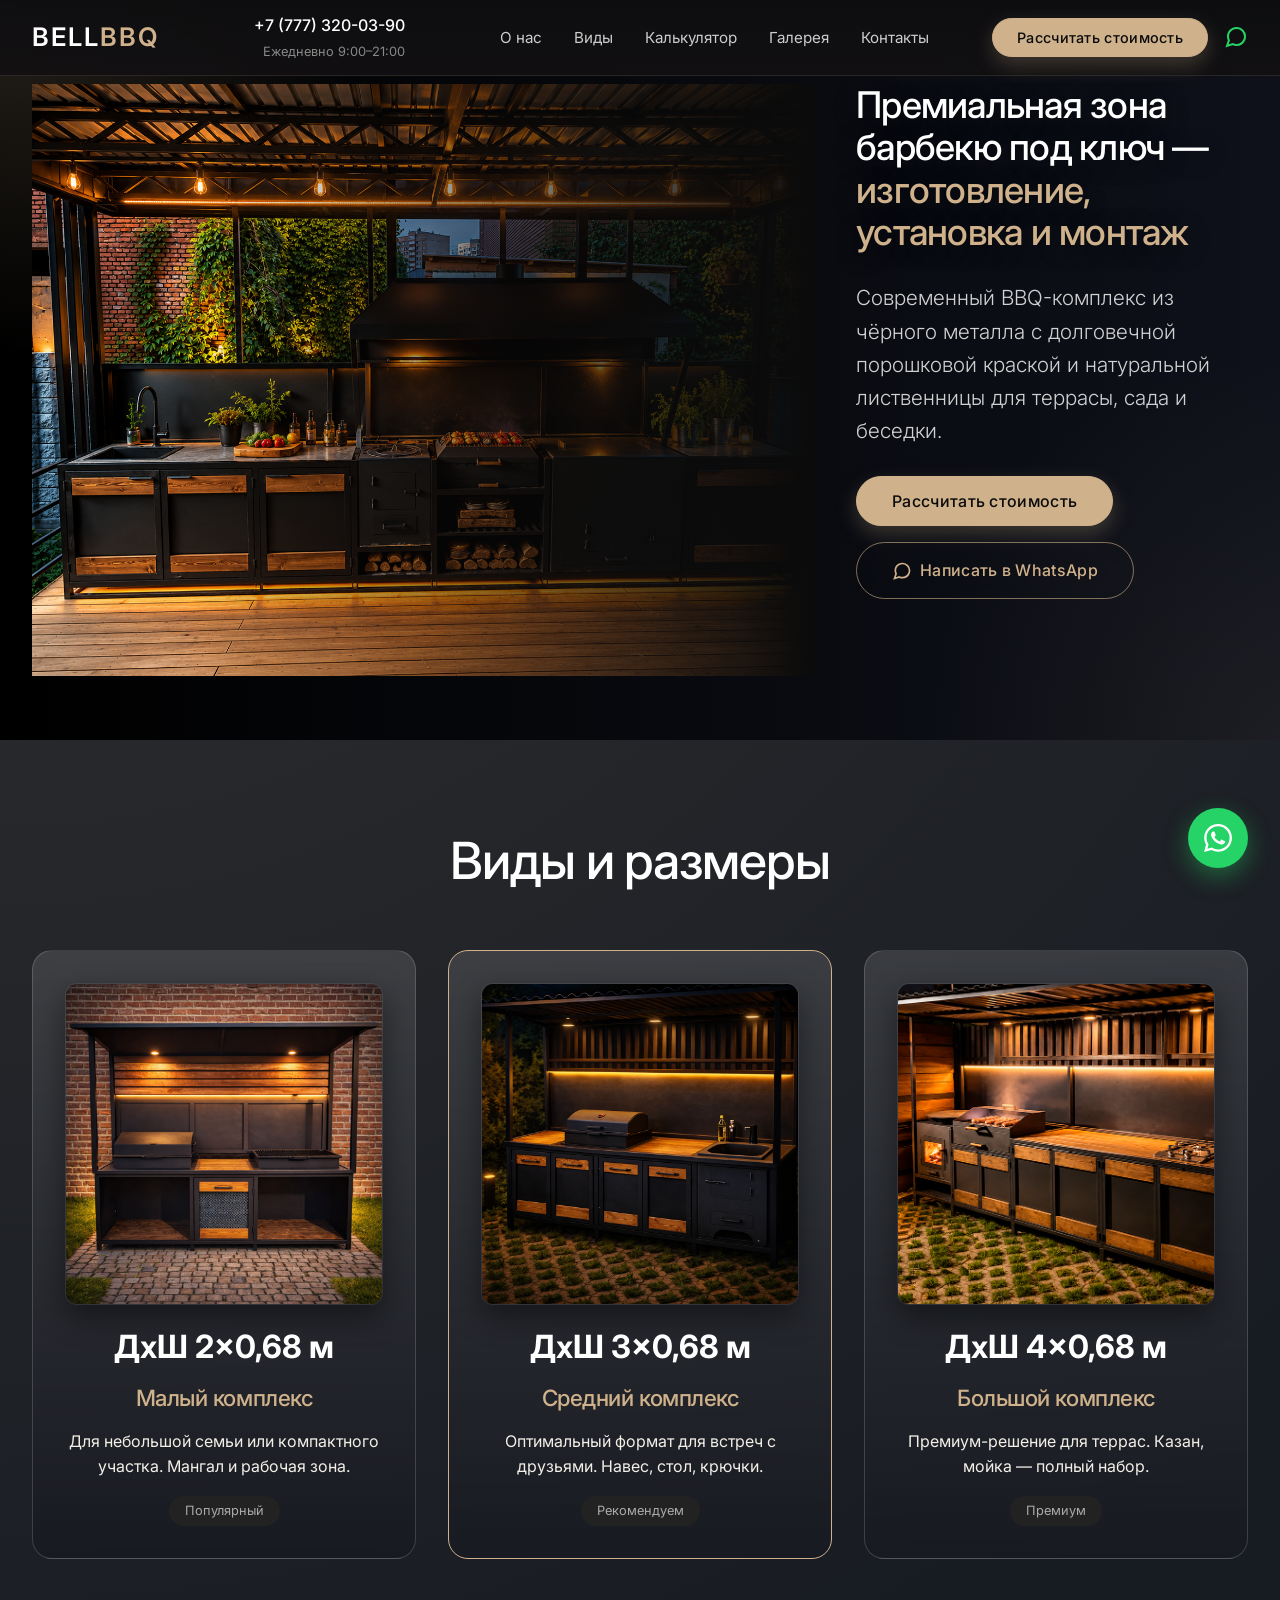
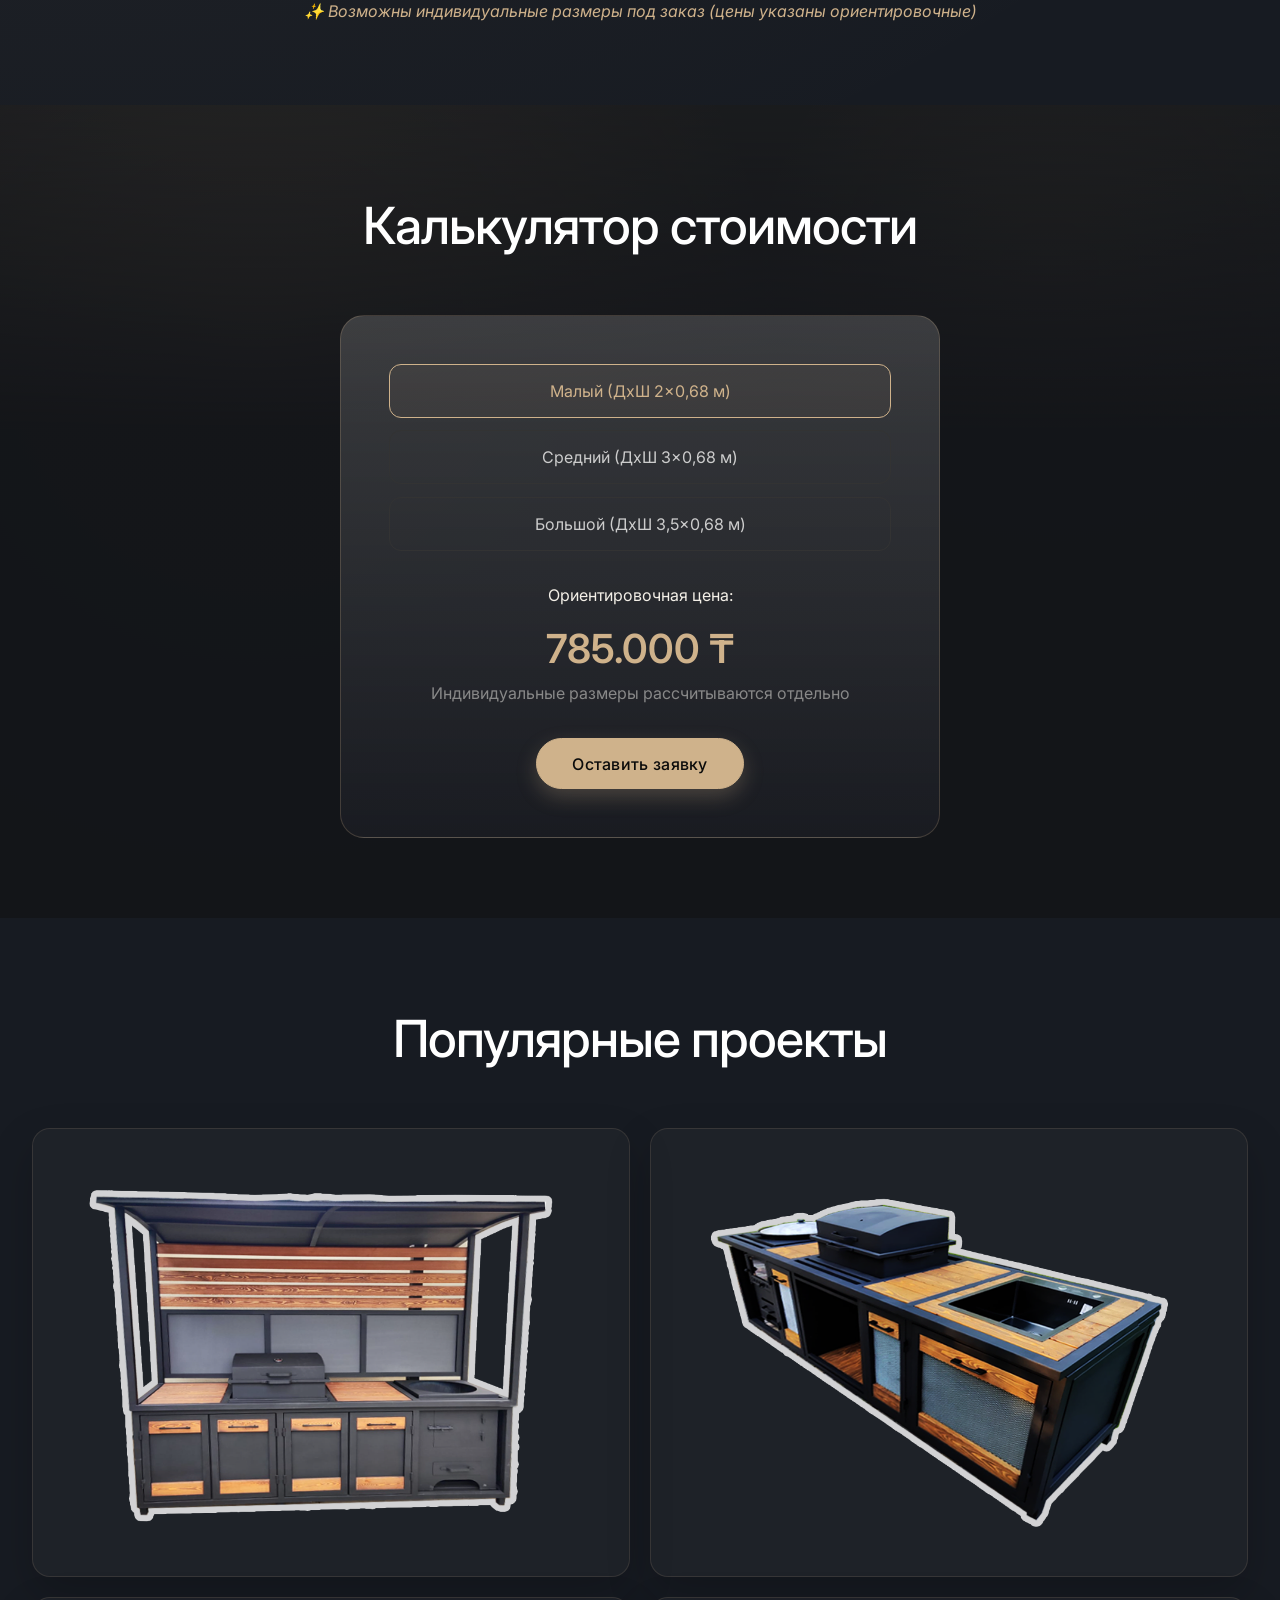
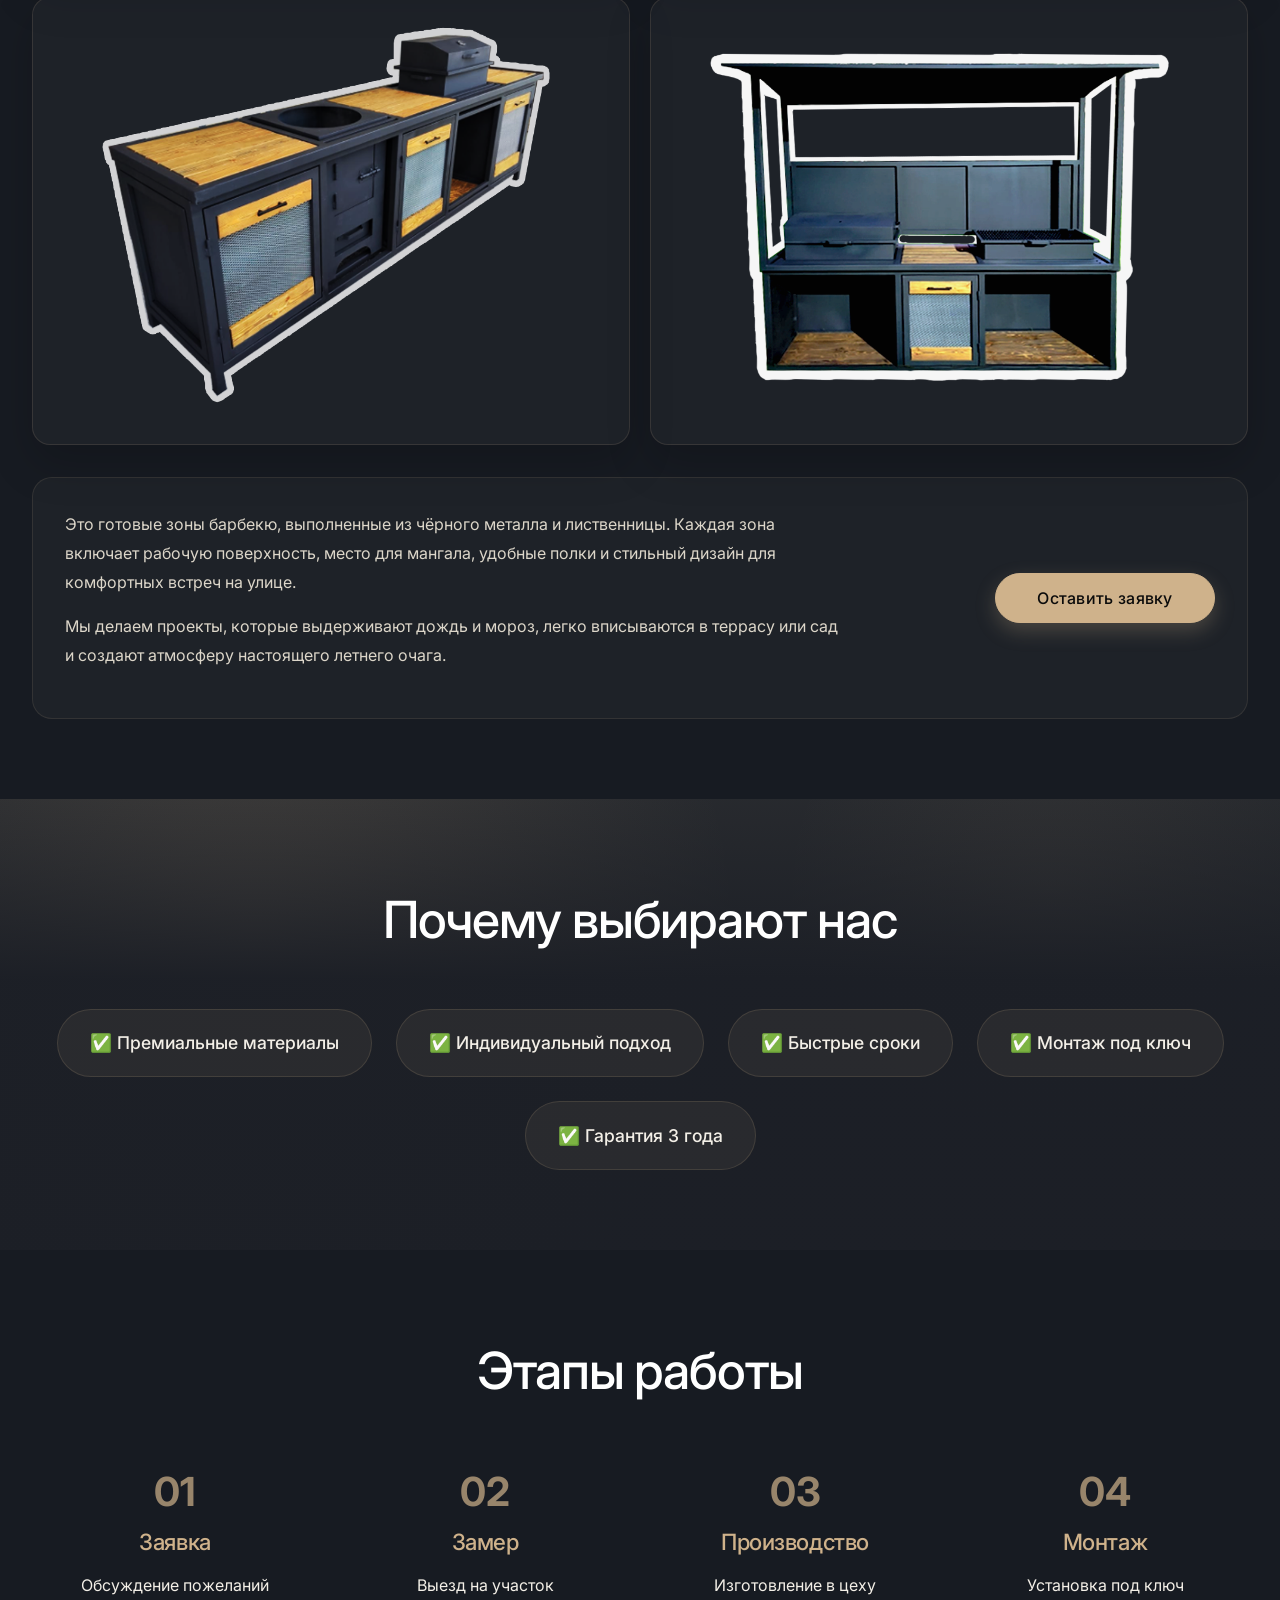
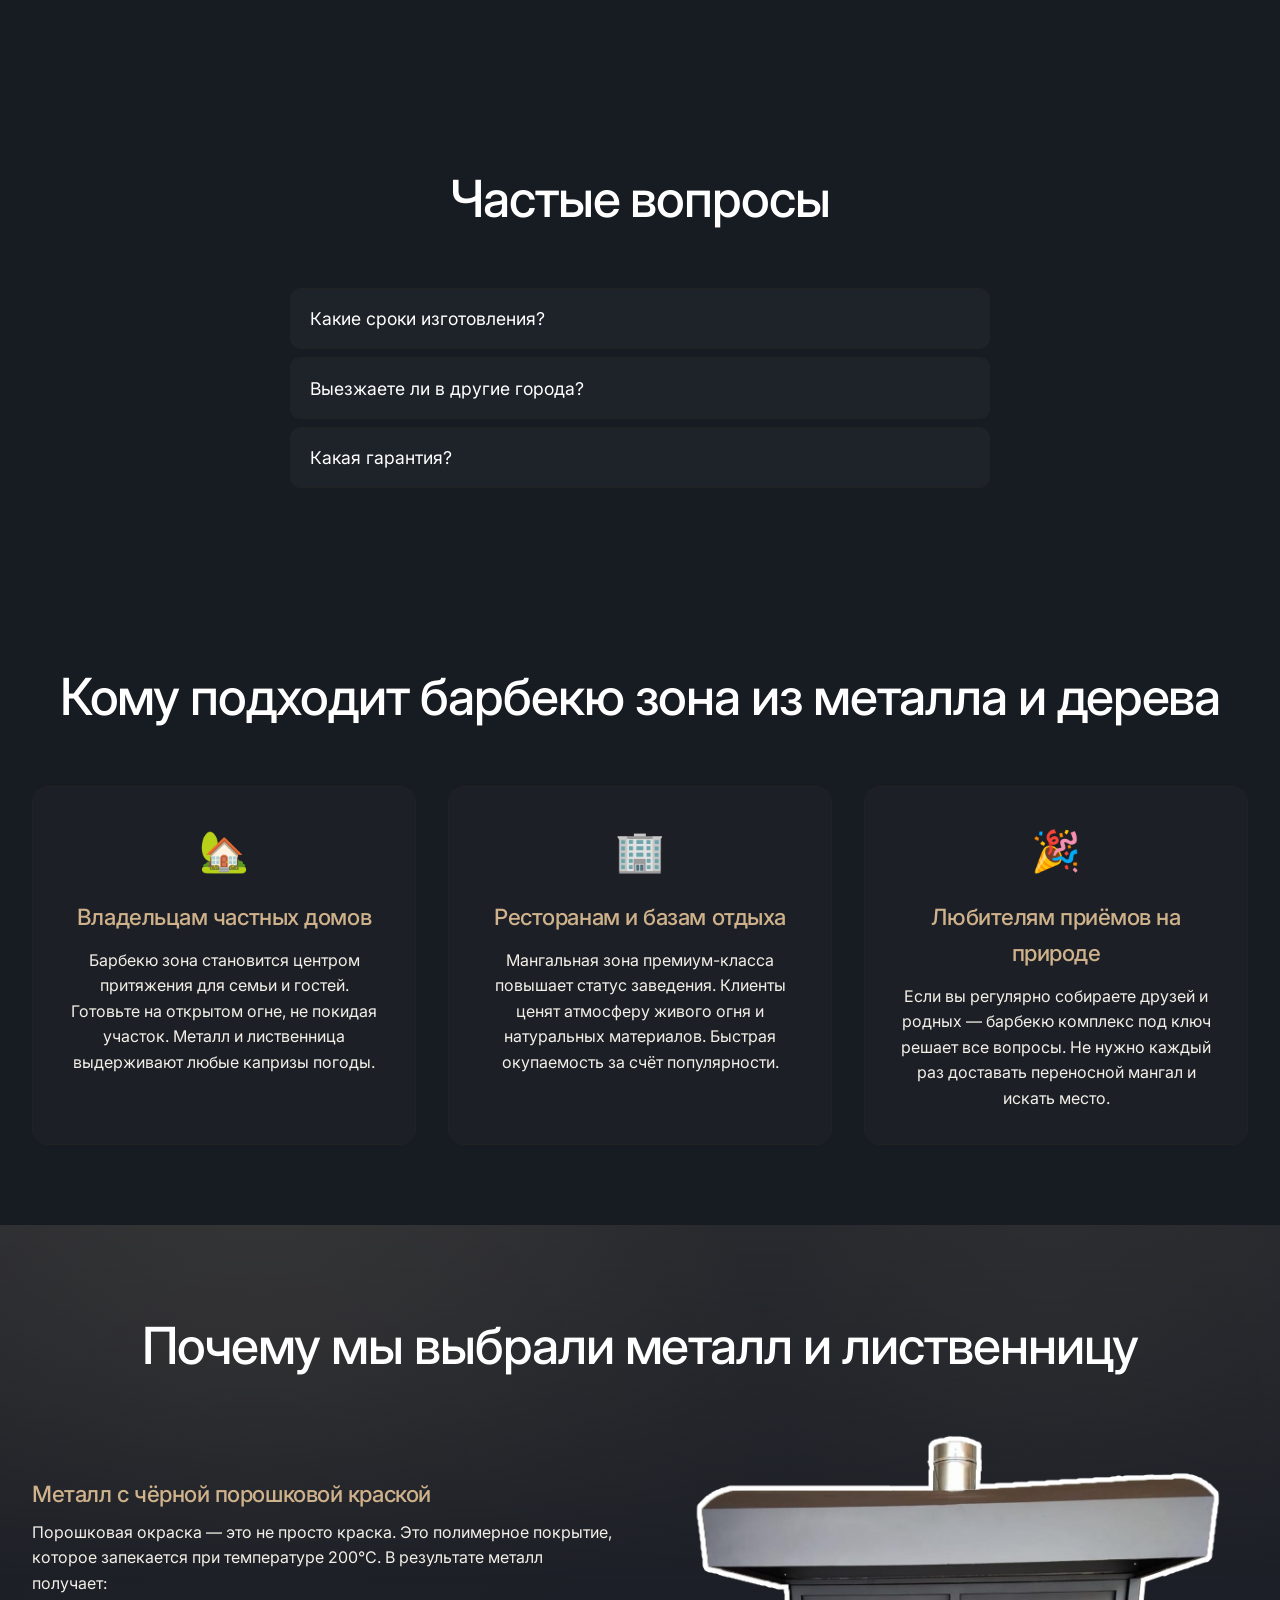
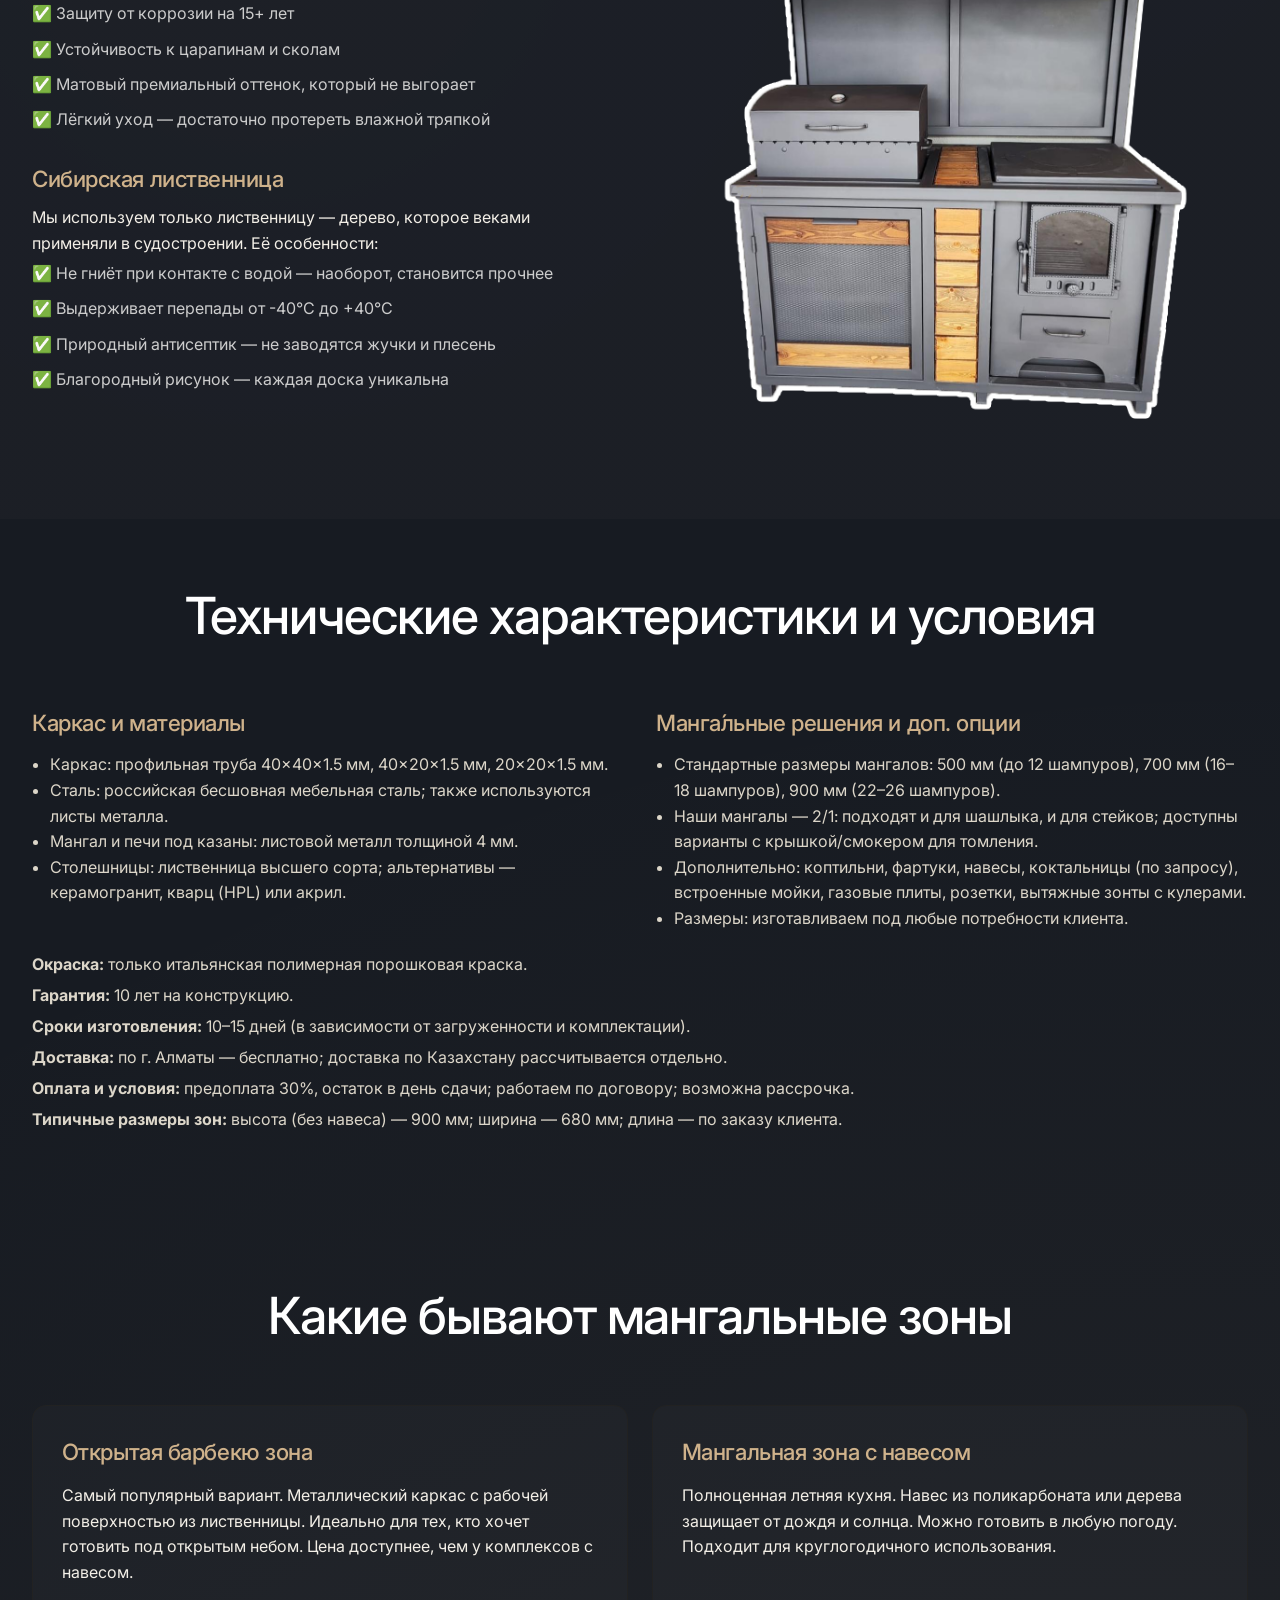
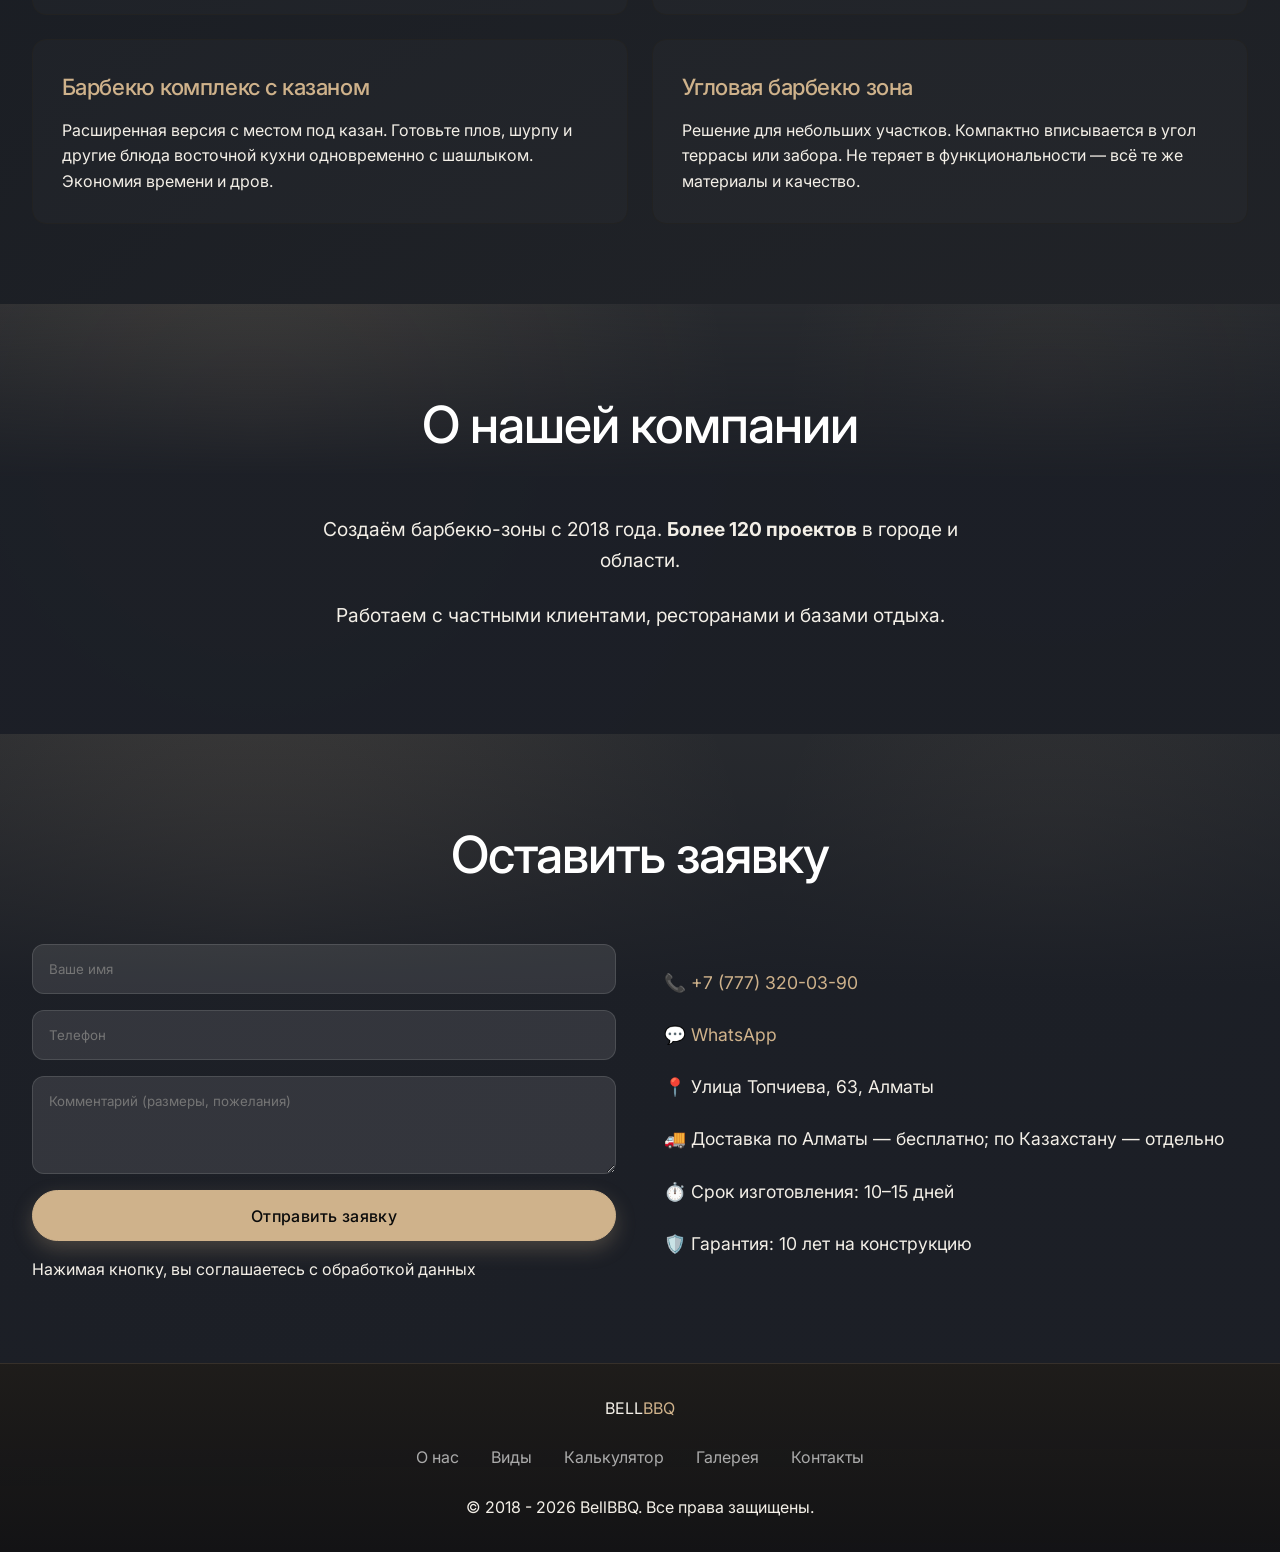
==== commit 4a6db9e4: "correct image" ====
--- a/index.html
+++ b/index.html
@@ -90,31 +90,7 @@
             </div>
         </div>
     </section>
-
-    <!-- О ПРОДУКТЕ -->
-    <!-- <section class="about-product bg-wood-texture" id="about-product">
-        <div class="container">
-            <h2 class="section-title">Премиальные материалы</h2>
-            <div class="about-product__grid">
-                <div class="about-product__card">
-                    <div class="about-product__icon">⚫</div>
-                    <h3>Металл</h3>
-                    <p>Чёрная порошковая окраска. Антикоррозийная защита, выдерживает экстремальные температуры и осадки.</p>
-                </div>
-                <div class="about-product__card">
-                    <div class="about-product__icon">🪵</div>
-                    <h3>Лиственница</h3>
-                    <p>Натуральное дерево премиум-класса. Устойчива к влаге и гниению. Благородный внешний вид.</p>
-                </div>
-                <div class="about-product__card">
-                    <div class="about-product__icon">🛡️</div>
-                    <h3>Долговечность</h3>
-                    <p>Комбинация металла и дерева создаёт объект, который служит десятилетиями без потери качества.</p>
-                </div>
-            </div>
-        </div>
-    </section> -->
-
+    
     <!-- КАТАЛОГ -->
     <section class="catalog" id="catalog">
         <div class="container">
@@ -434,7 +410,7 @@
                 <li><a href="#gallery">Галерея</a></li>
                 <li><a href="#contacts">Контакты</a></li>
             </ul>
-            <div class="footer__copy">© 2025 BellBBQ. Все права защищены.</div>
+            <div class="footer__copy">© 2018 - 2026 BellBBQ. Все права защищены.</div>
         </div>
     </footer>
 
--- a/style.css
+++ b/style.css
@@ -541,10 +541,11 @@
 }
 
 .gallery__item img {
-    width: 100%;
+    width: 80%;
     height: 100%;
     object-fit: cover;
     transition: transform 0.6s;
+    margin-left: 50px;
 }
 
 .gallery__item:hover img { transform: scale(1.05); }
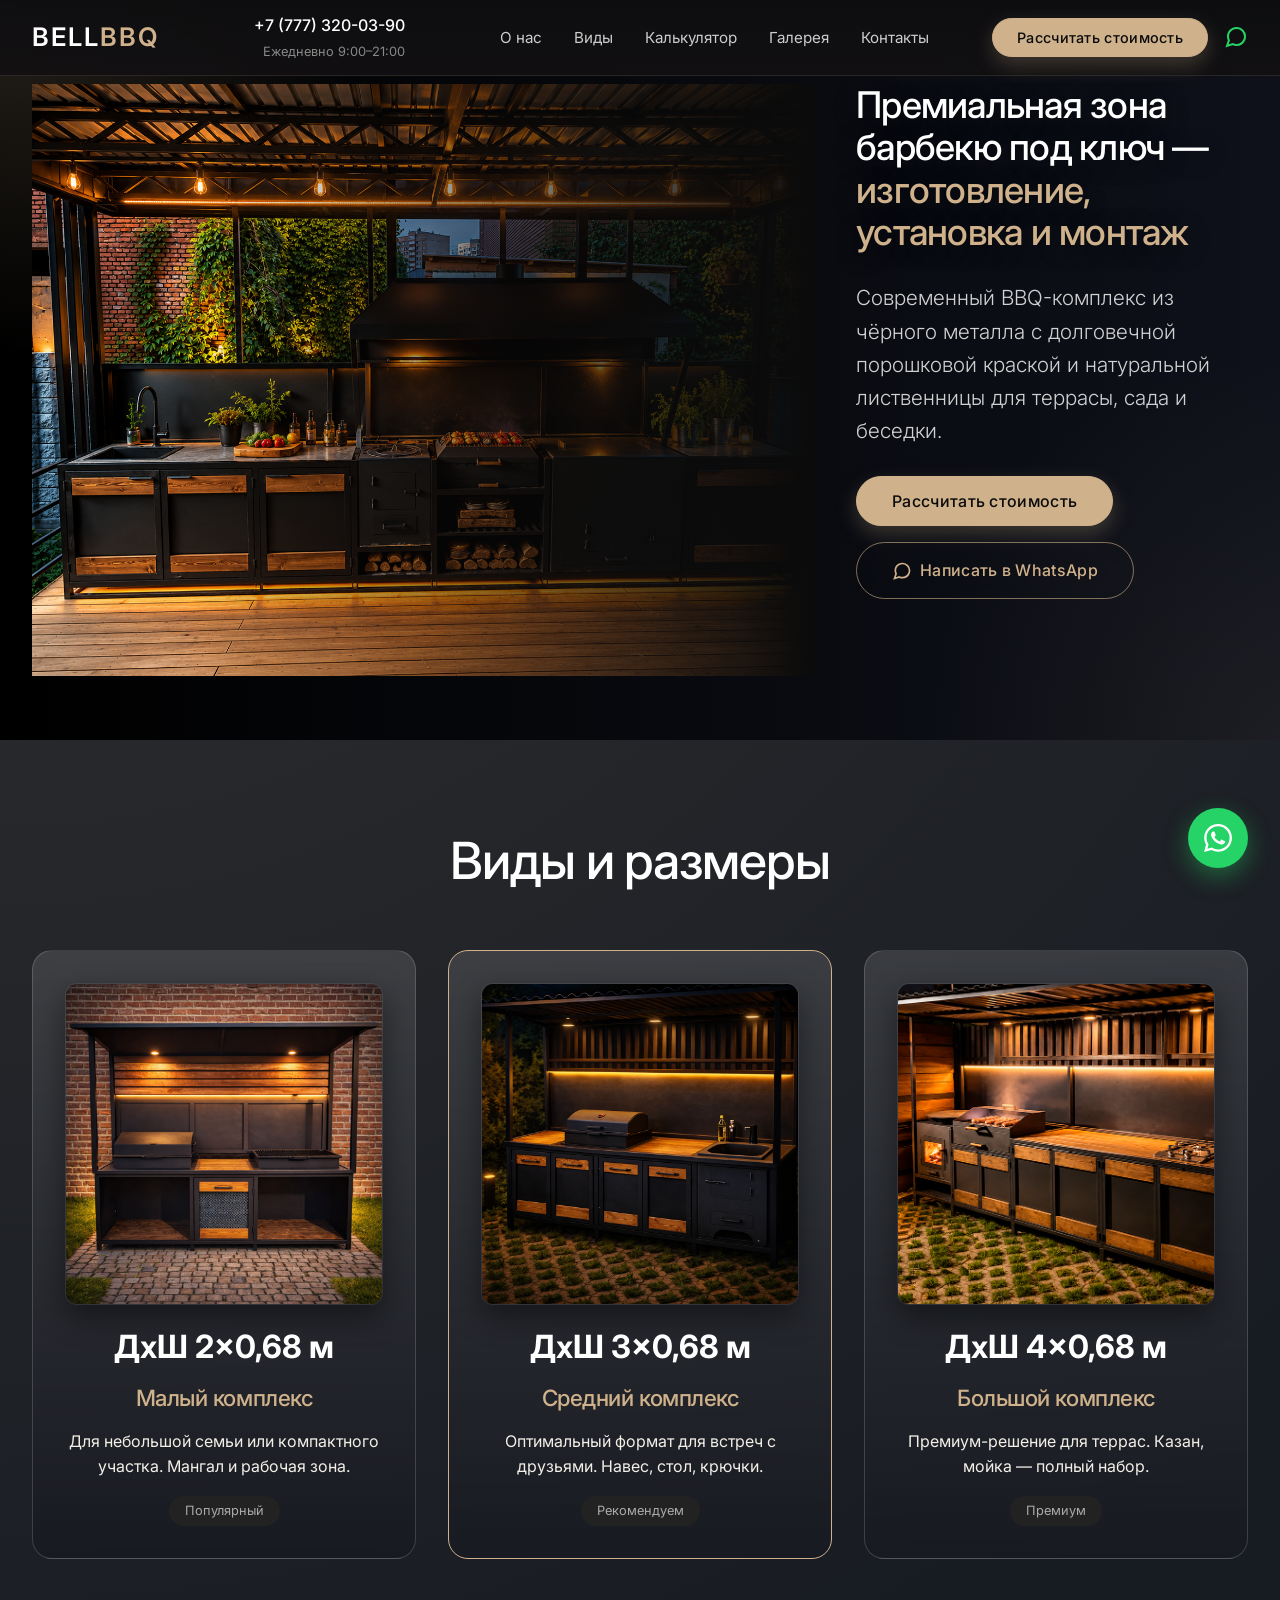
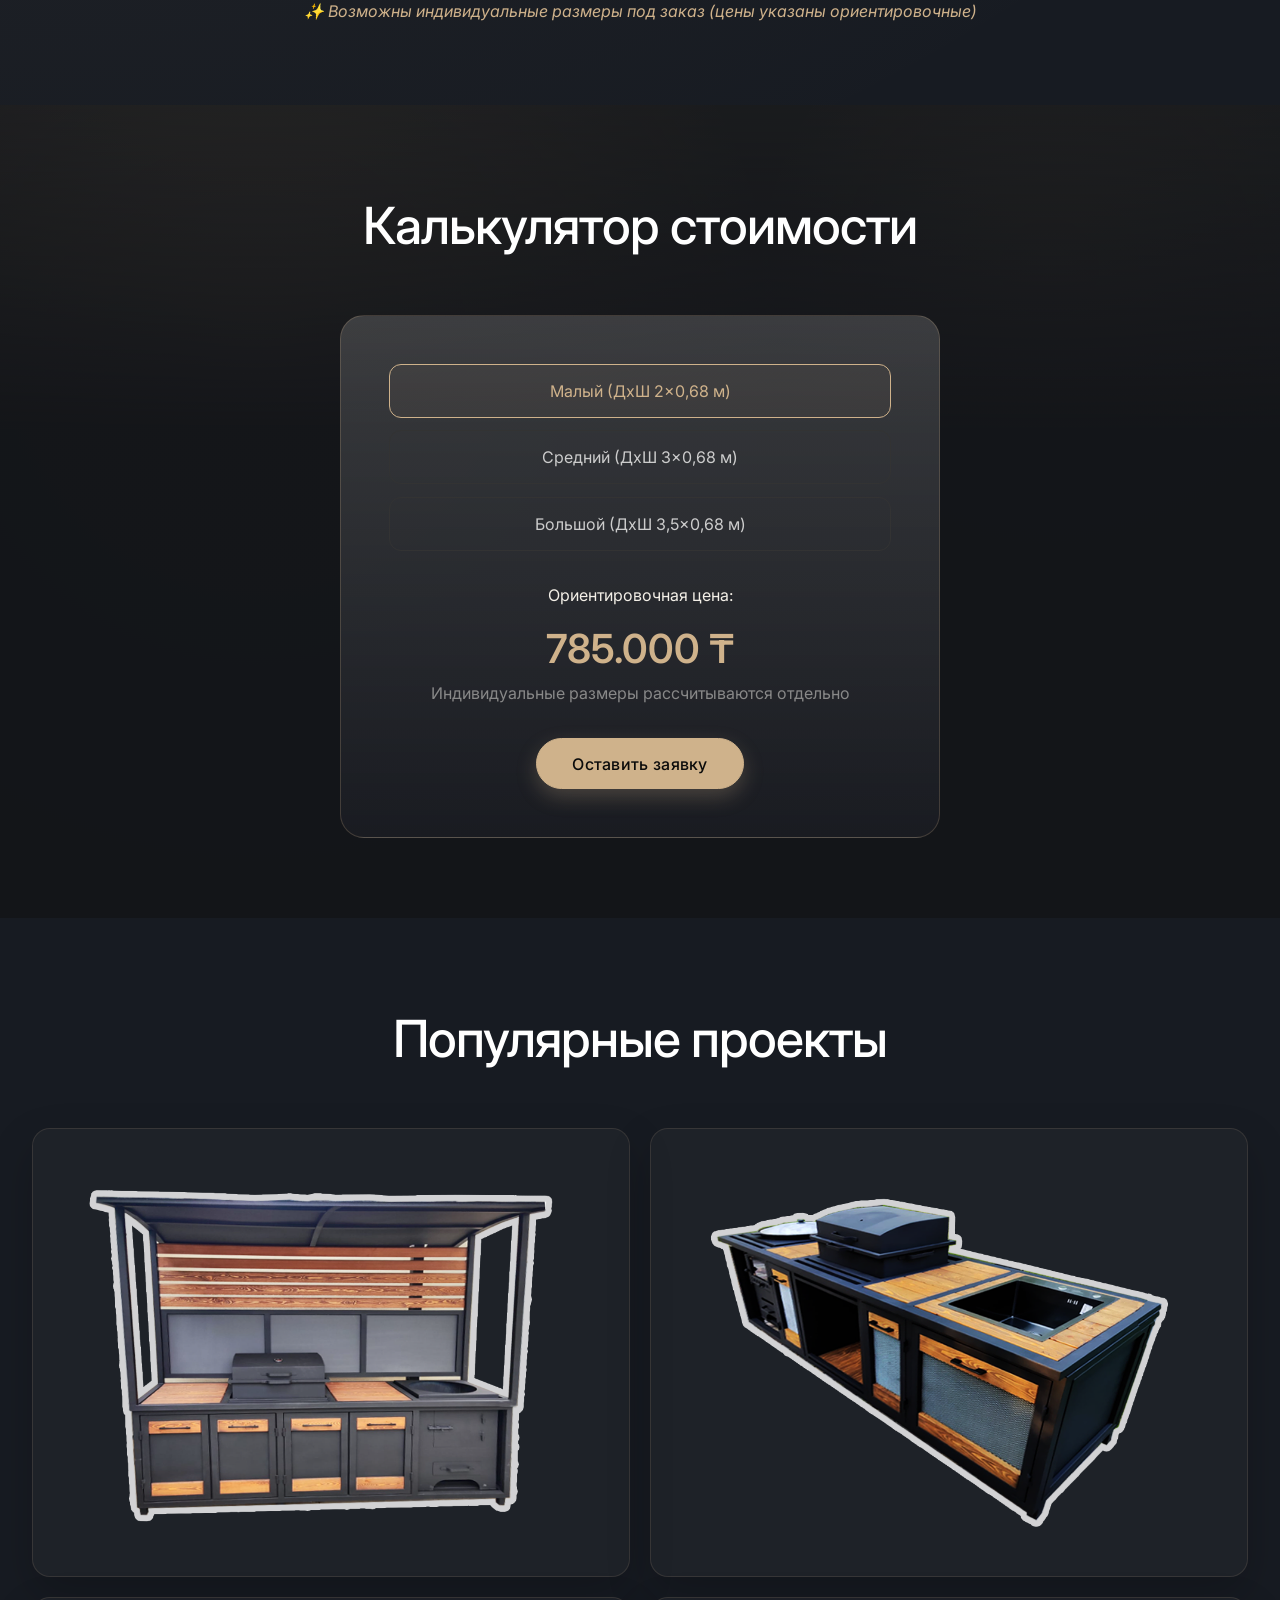
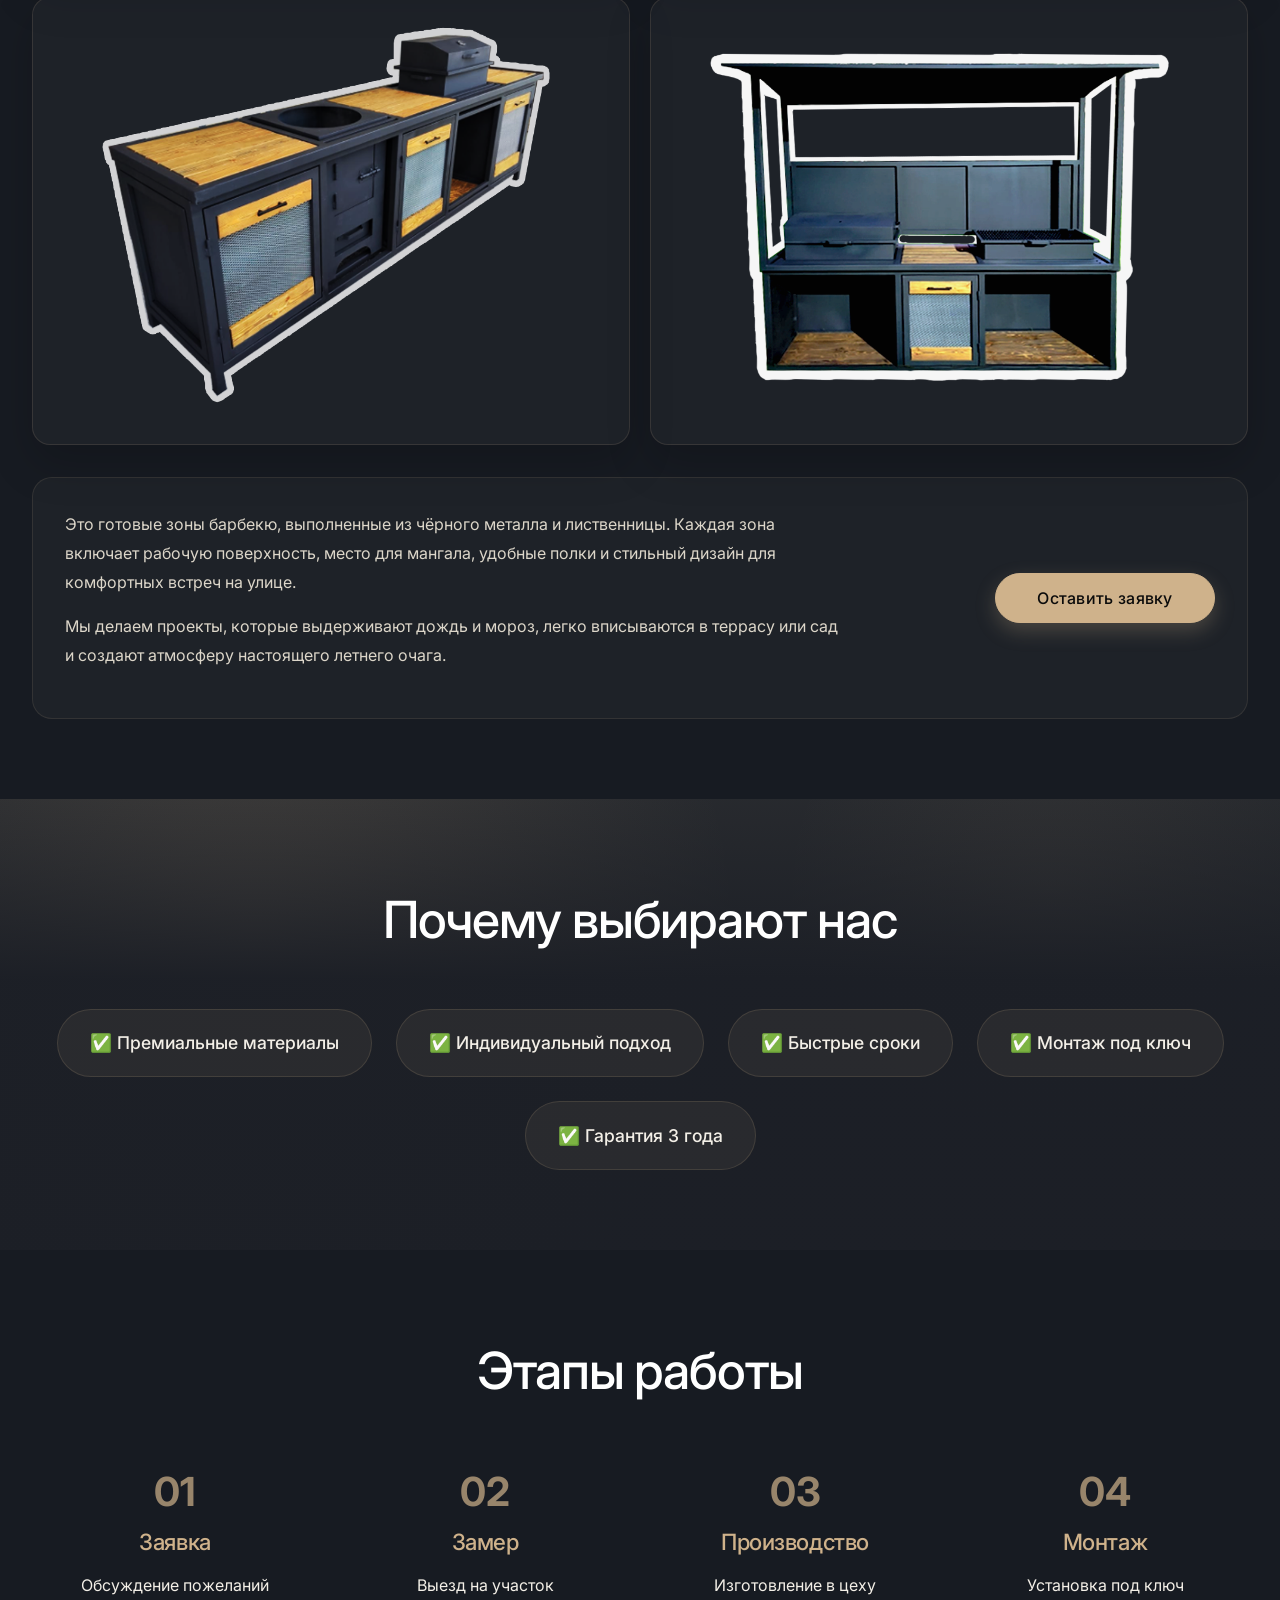
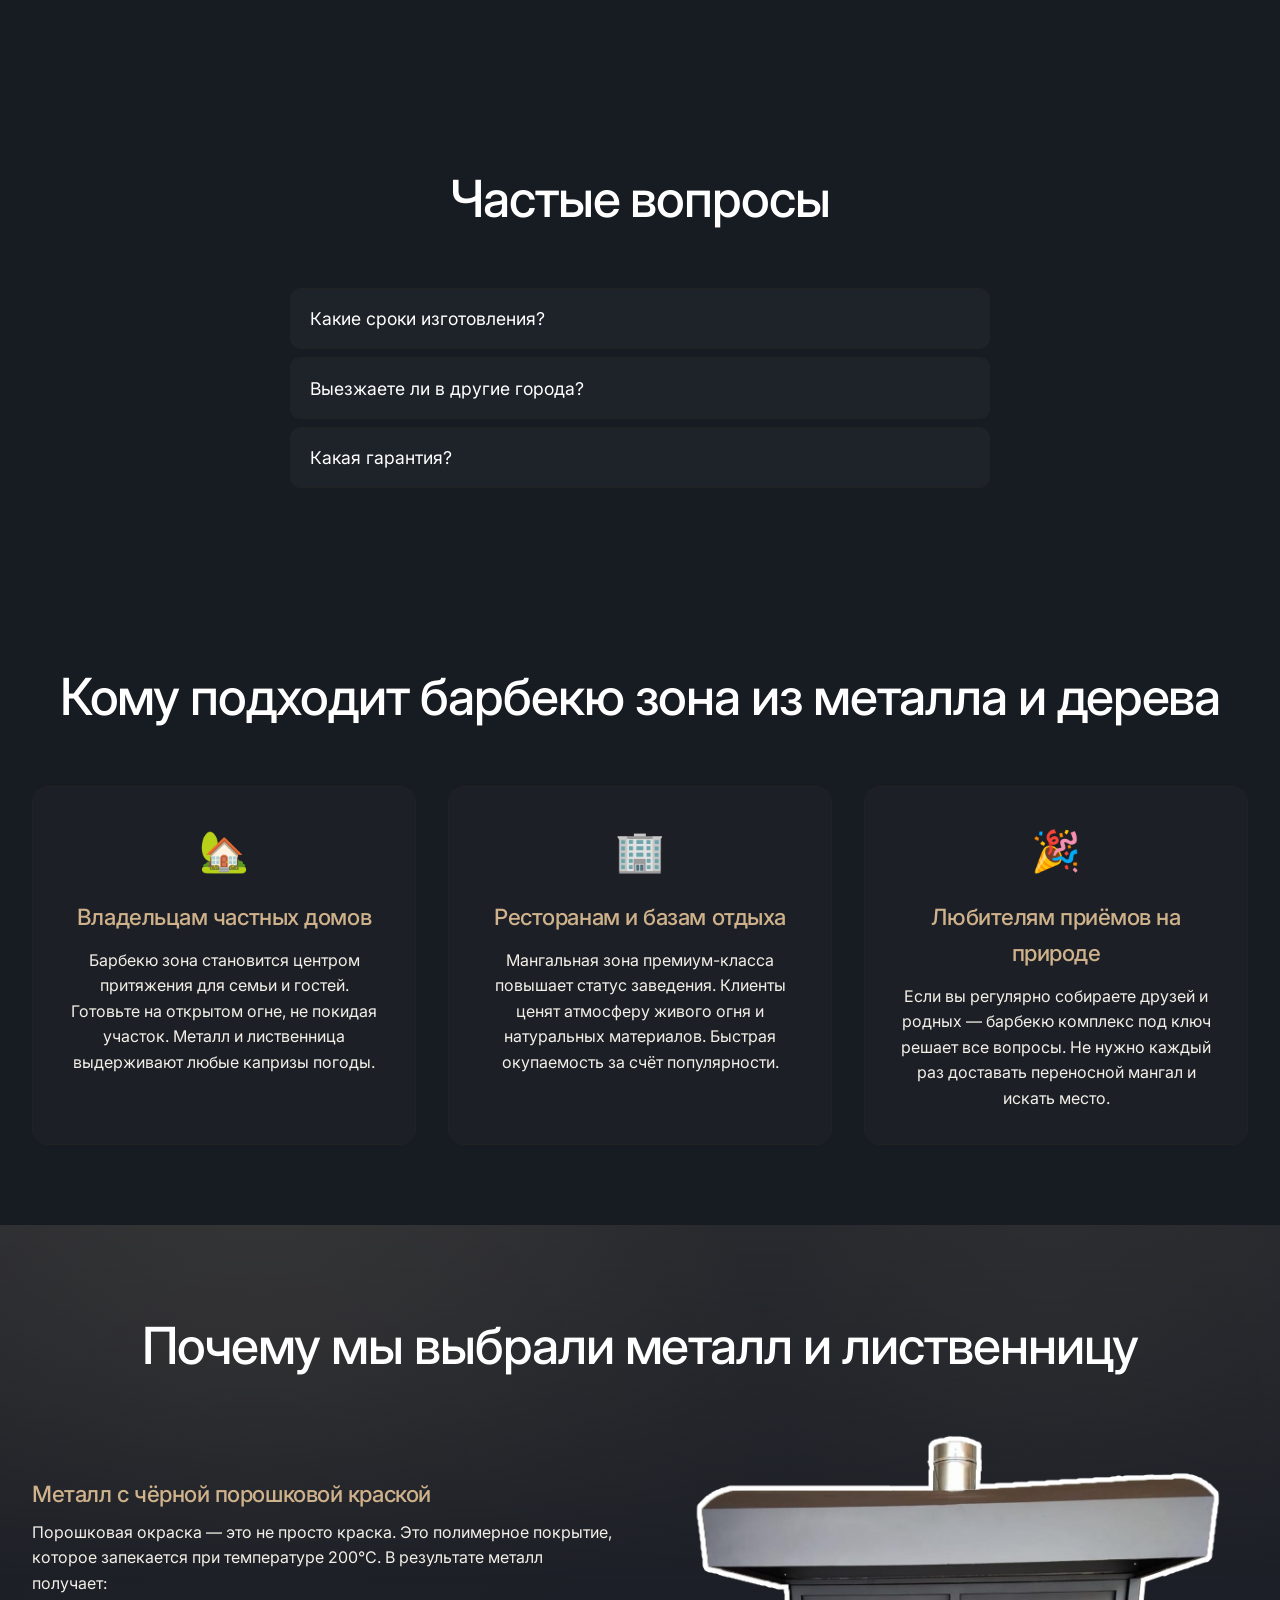
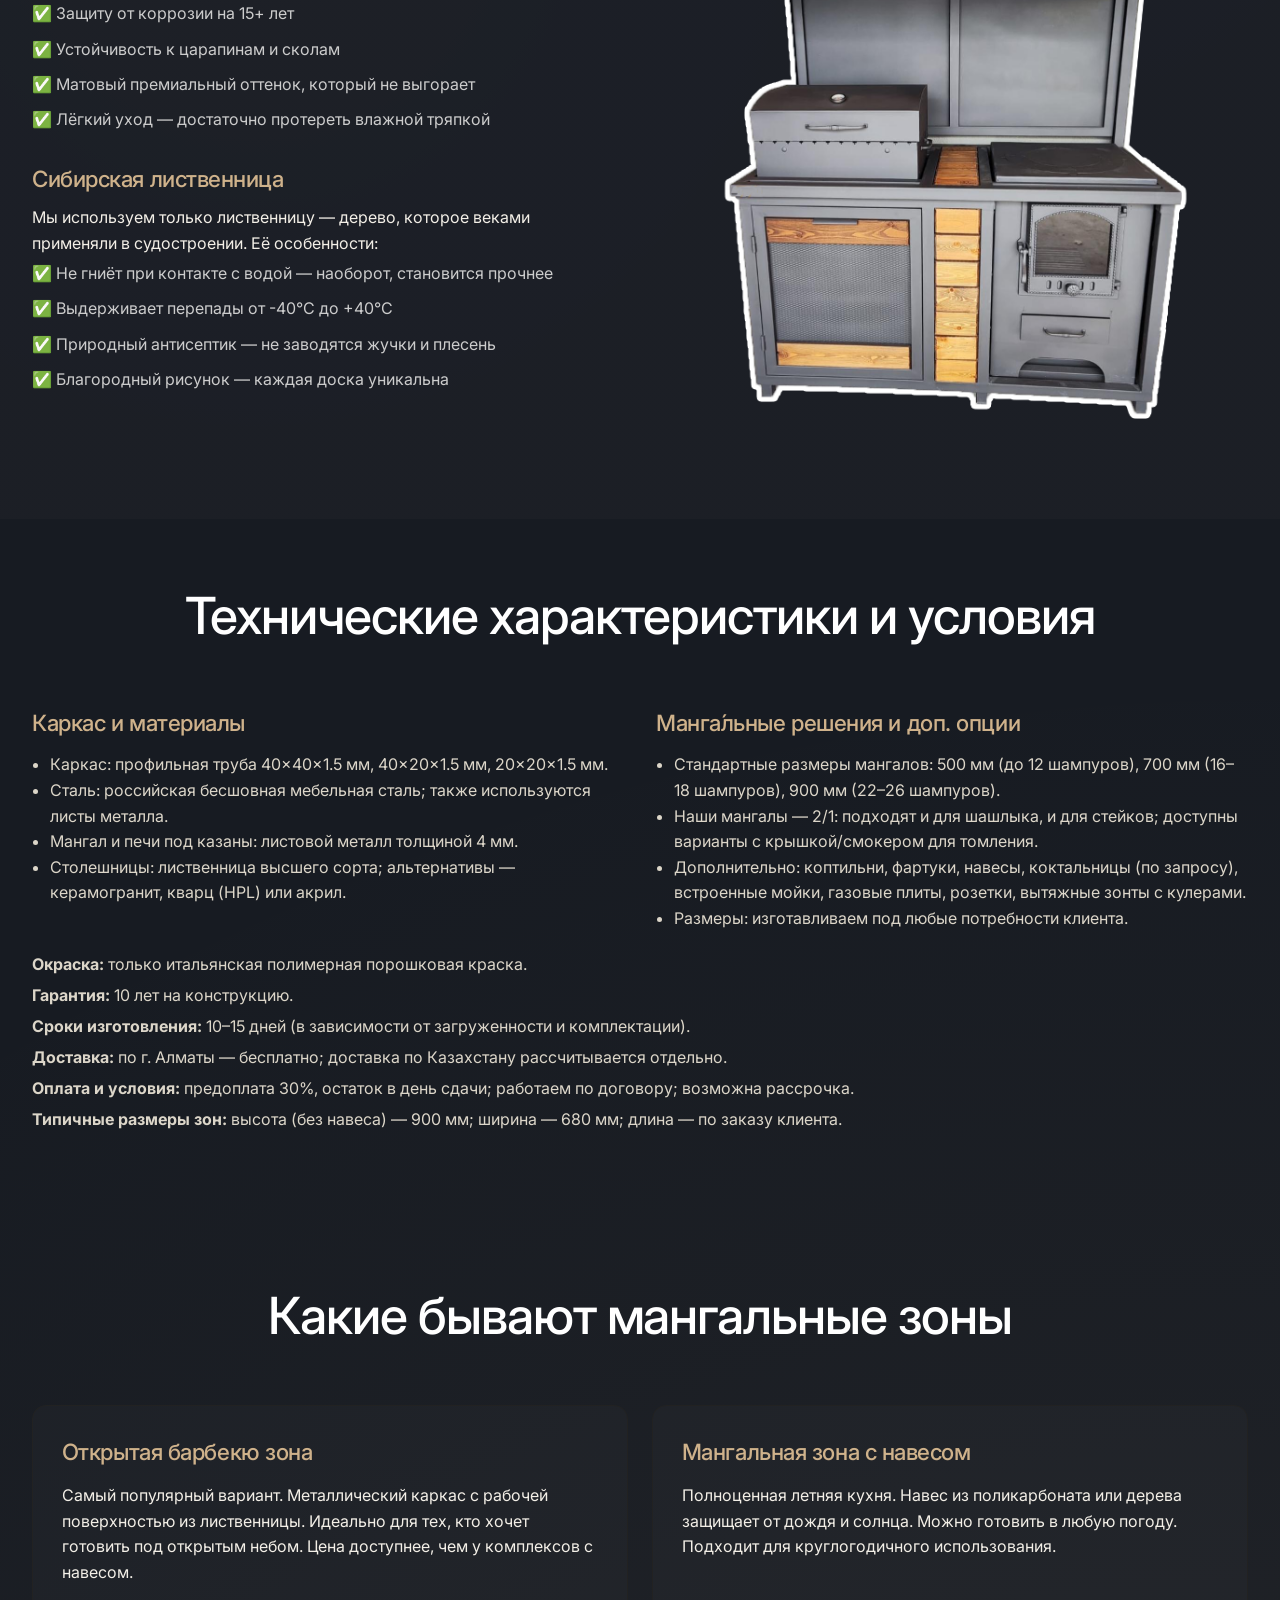
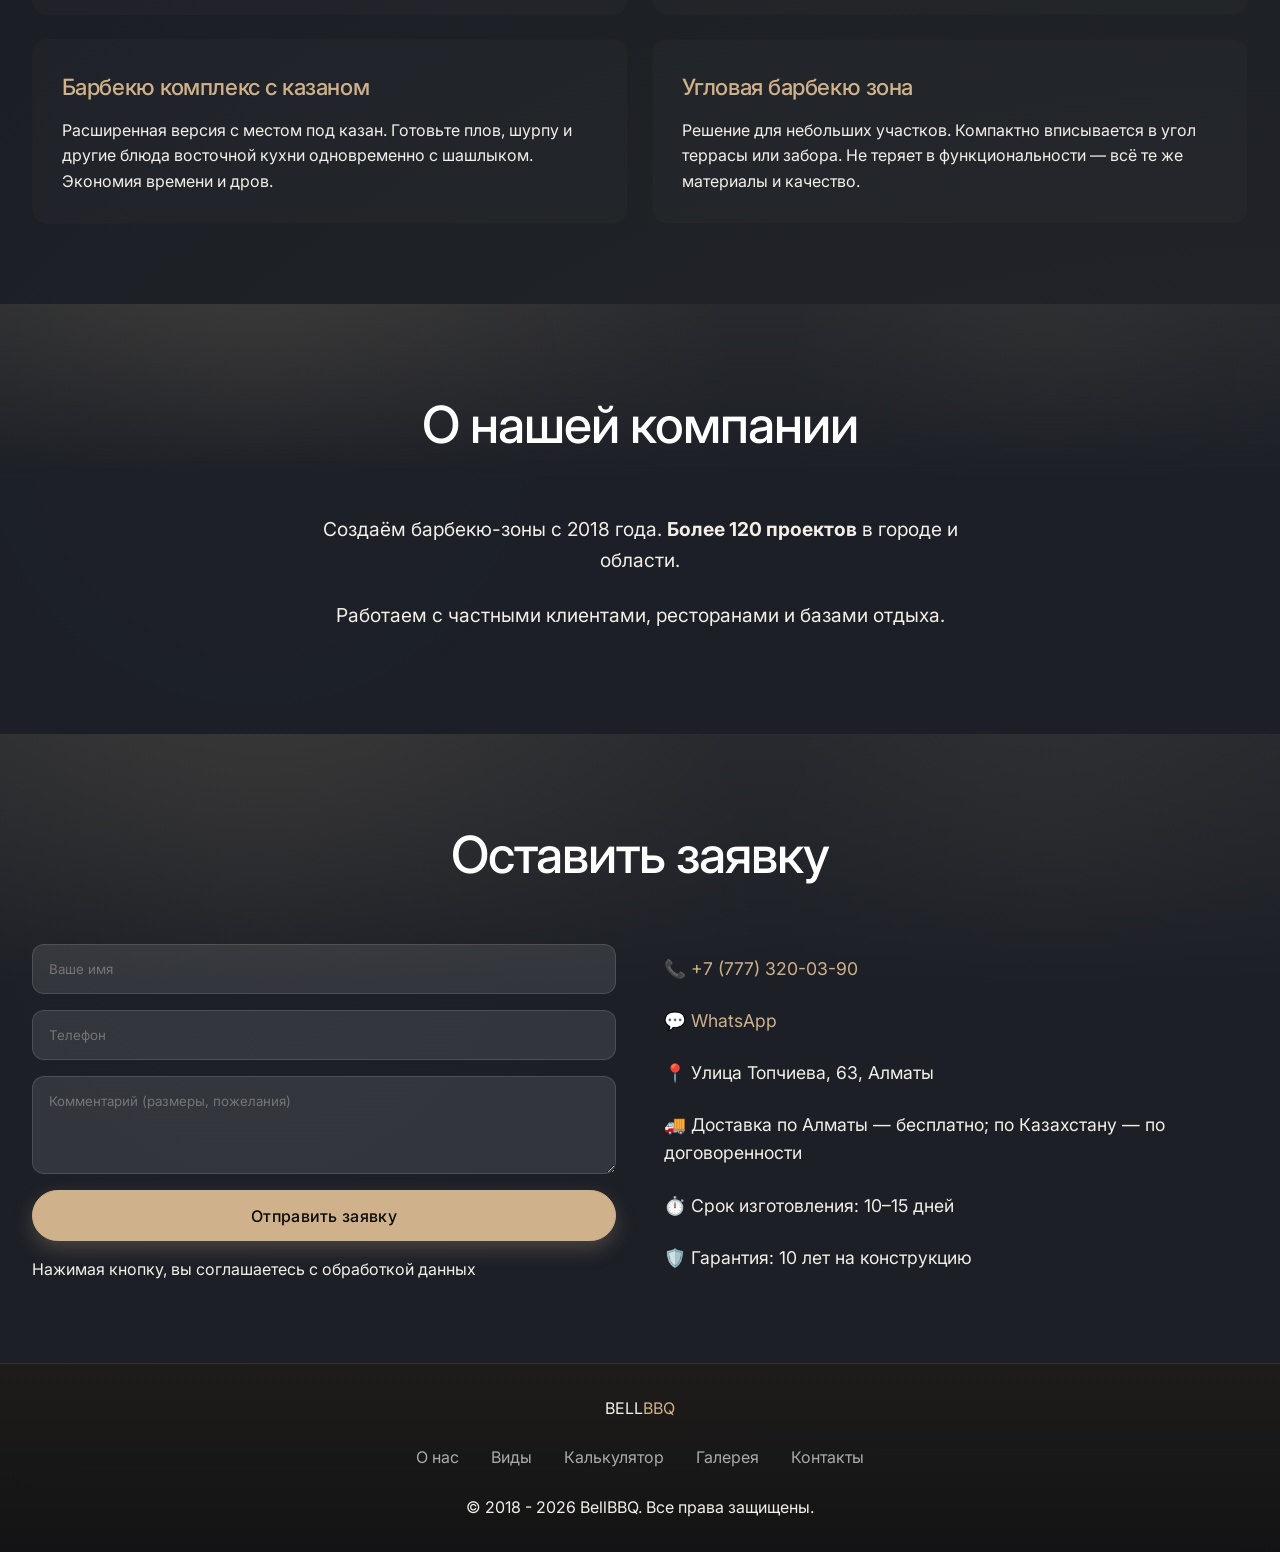
==== commit e10430de: "descritption about us" ====
--- a/index.html
+++ b/index.html
@@ -391,7 +391,7 @@
                         <div class="contact__item"><span>📞</span> <a href="tel:77773200390">+7 (777) 320-03-90</a></div>
                         <div class="contact__item"><span>💬</span> <a href="https://wa.me/77773200390" target="_blank">WhatsApp</a></div>
                         <div class="contact__item"><span>📍</span> Улица Топчиева, 63, Алматы</div>
-                        <div class="contact__item"><span>🚚</span> Доставка по Алматы — бесплатно; по Казахстану — отдельно</div>
+                        <div class="contact__item"><span>🚚</span> Доставка по Алматы — бесплатно; по Казахстану — по договоренности</div>
                         <div class="contact__item"><span>⏱️</span> Срок изготовления: 10–15 дней</div>
                         <div class="contact__item"><span>🛡️</span> Гарантия: 10 лет на конструкцию</div>
                 </div>
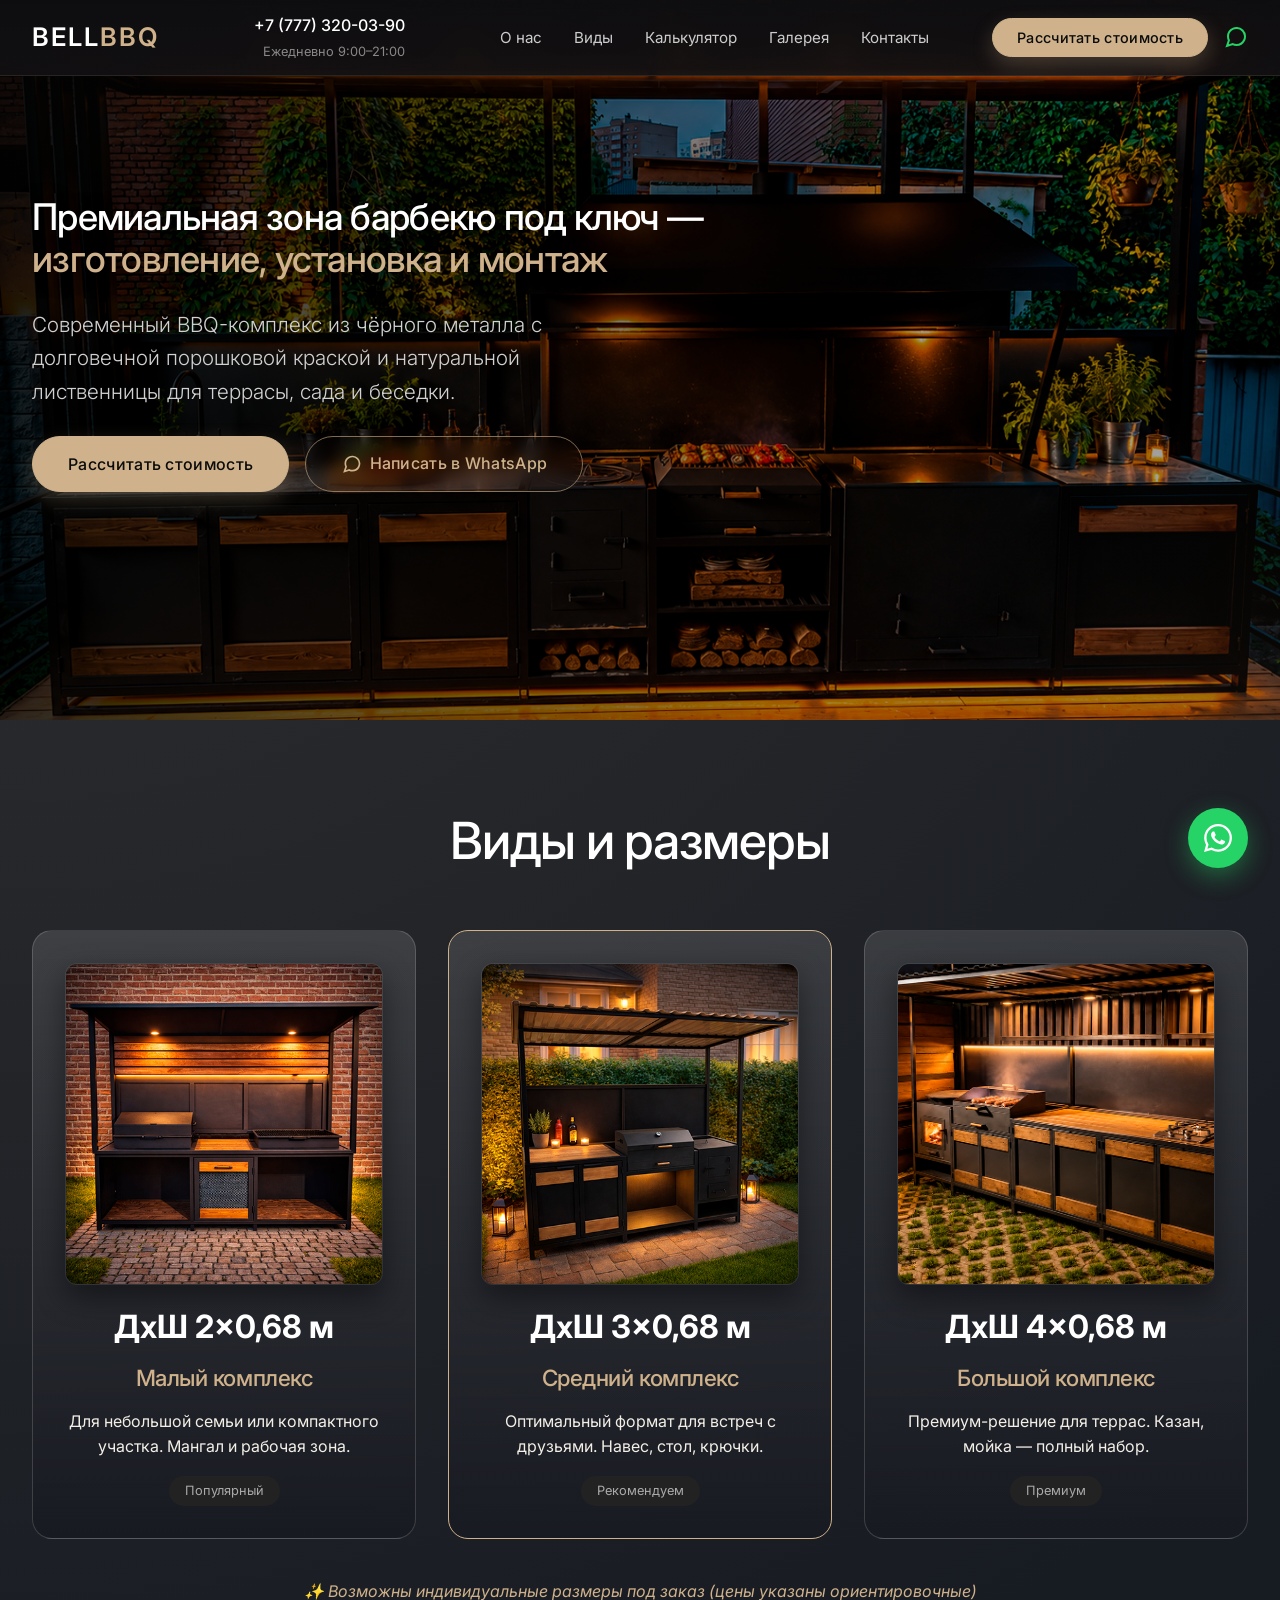
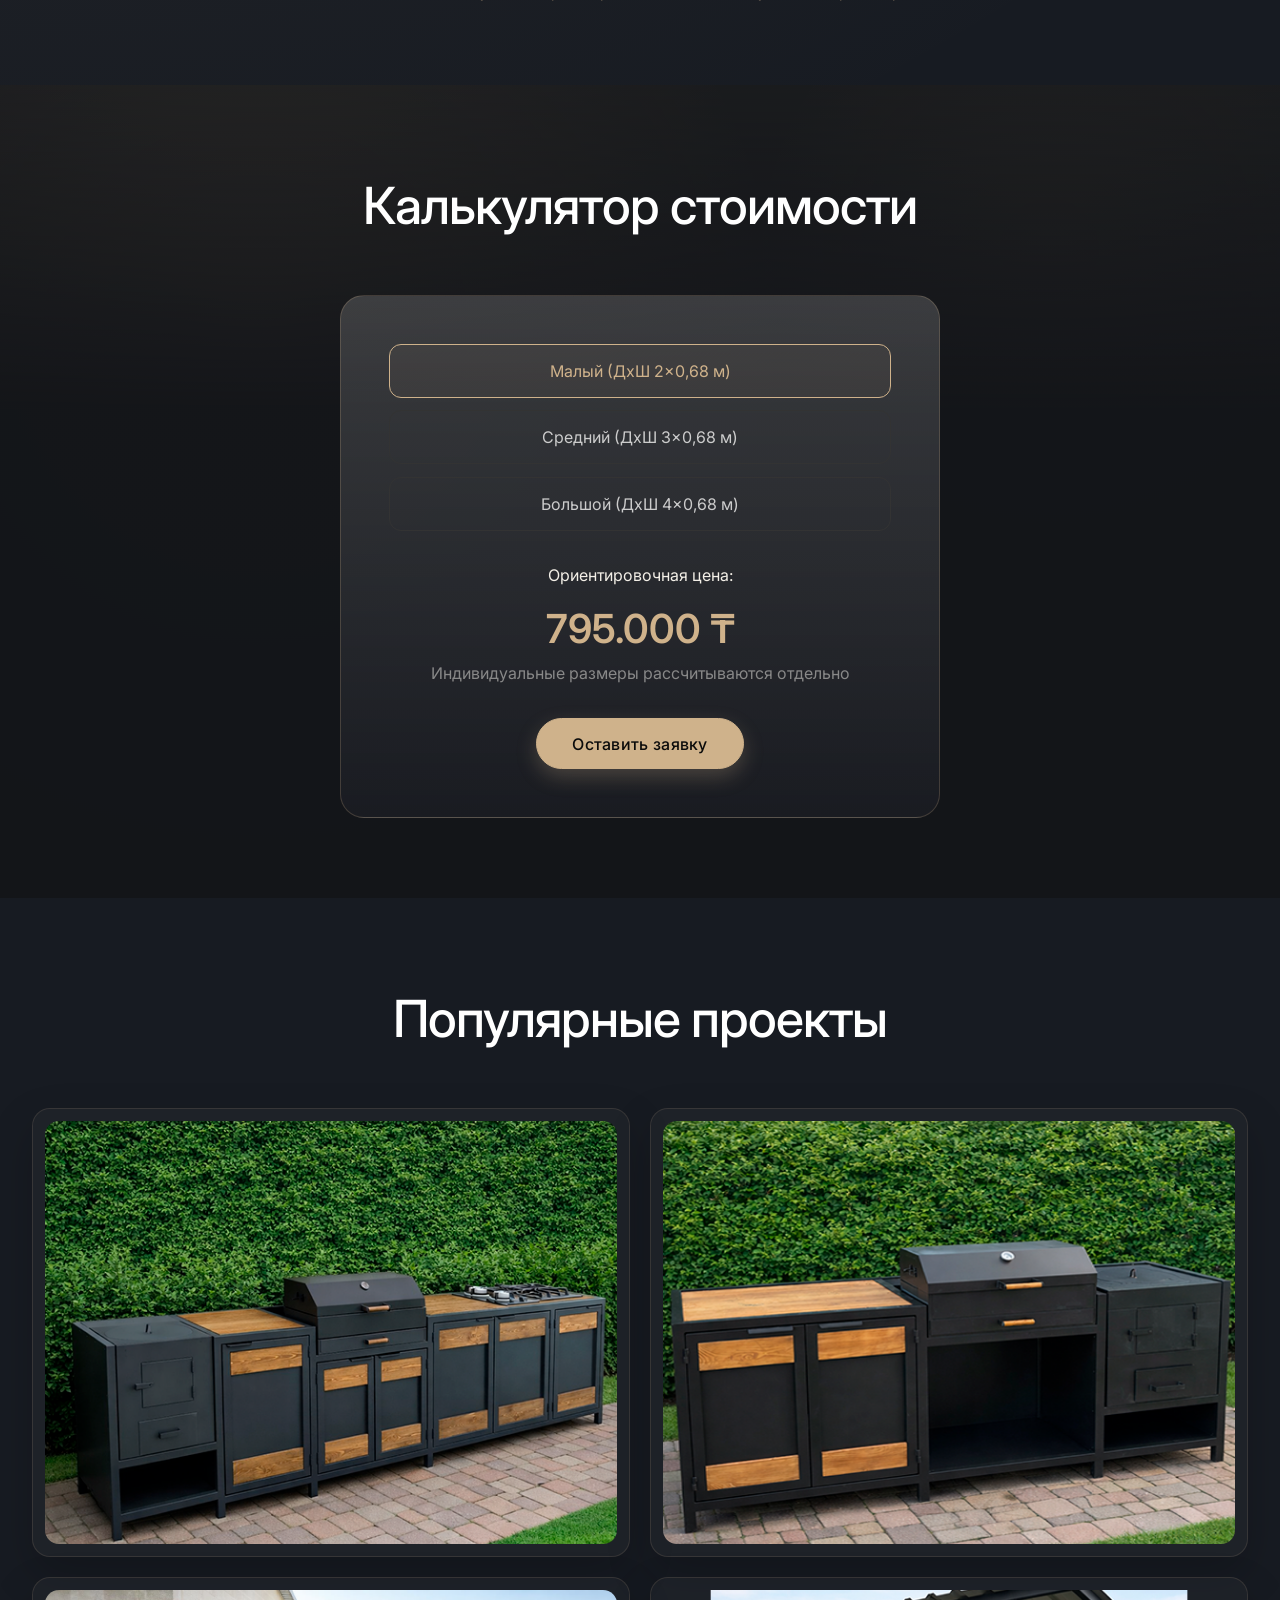
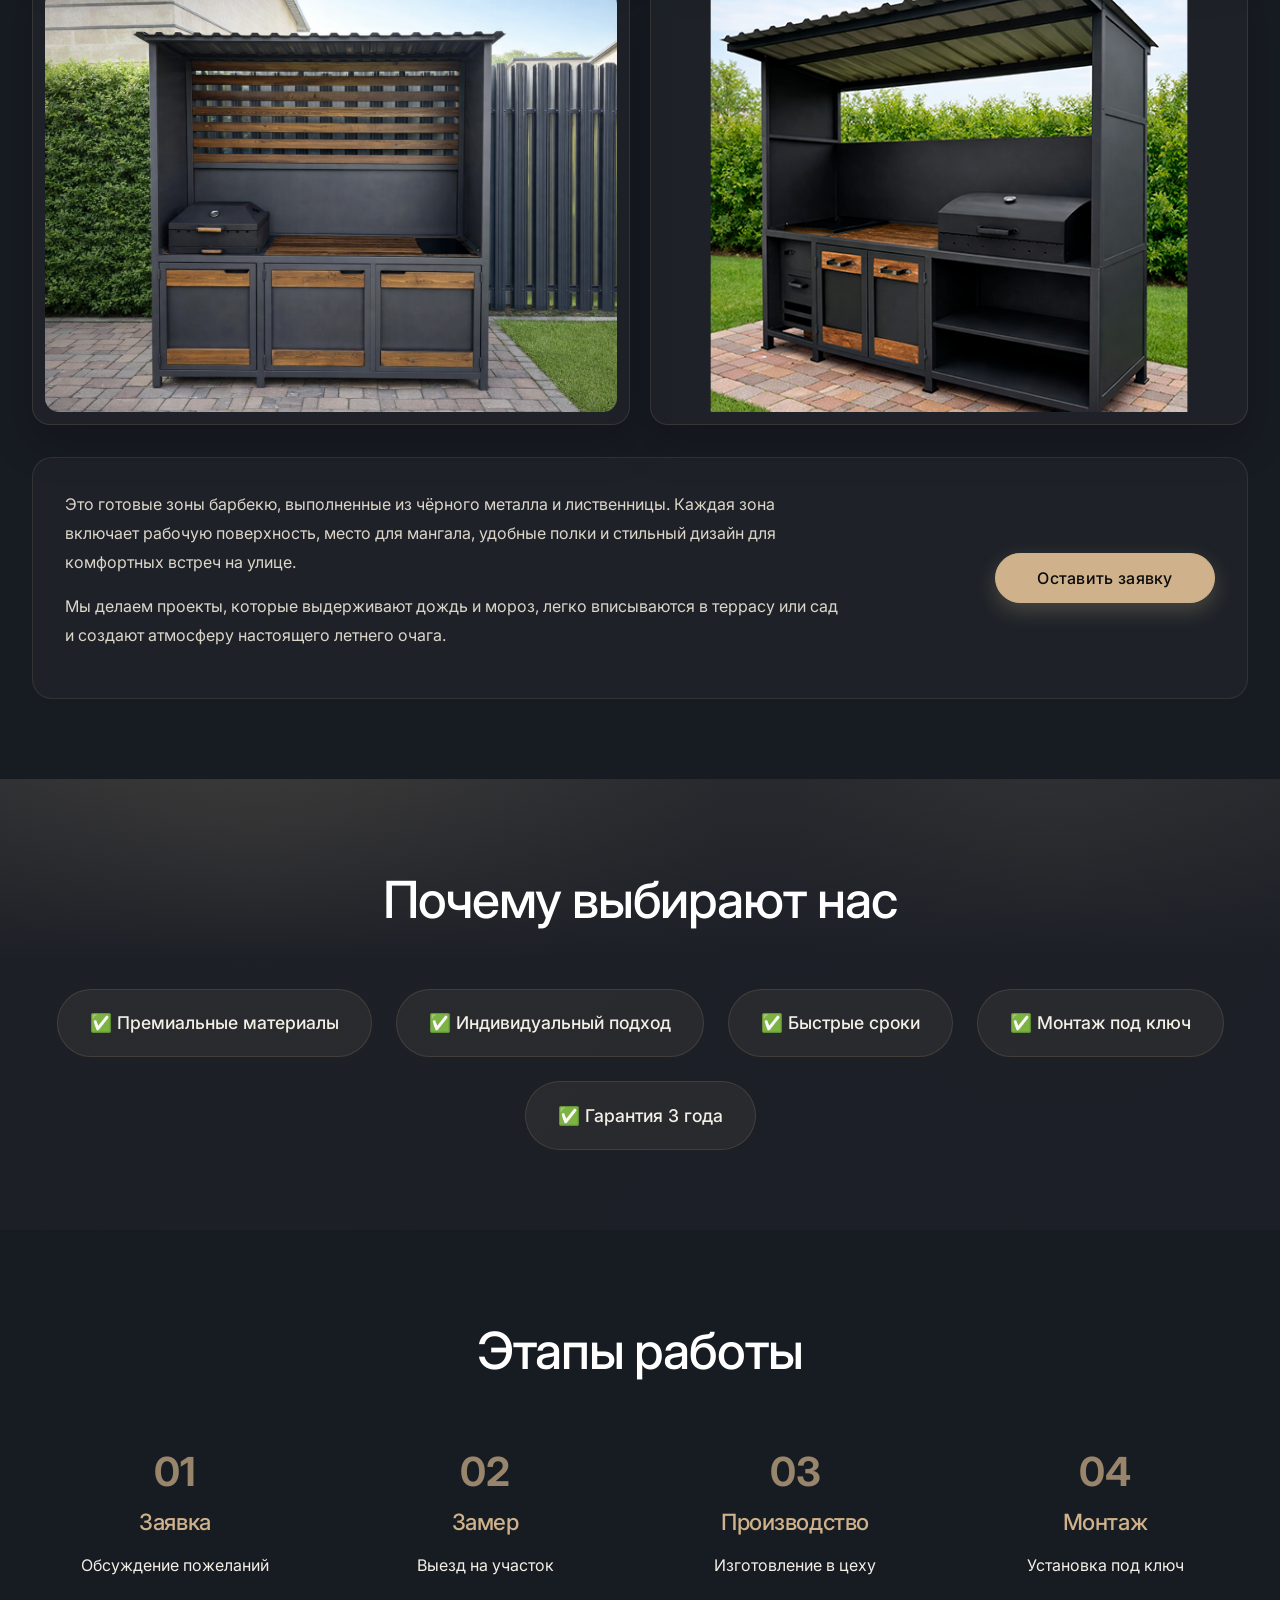
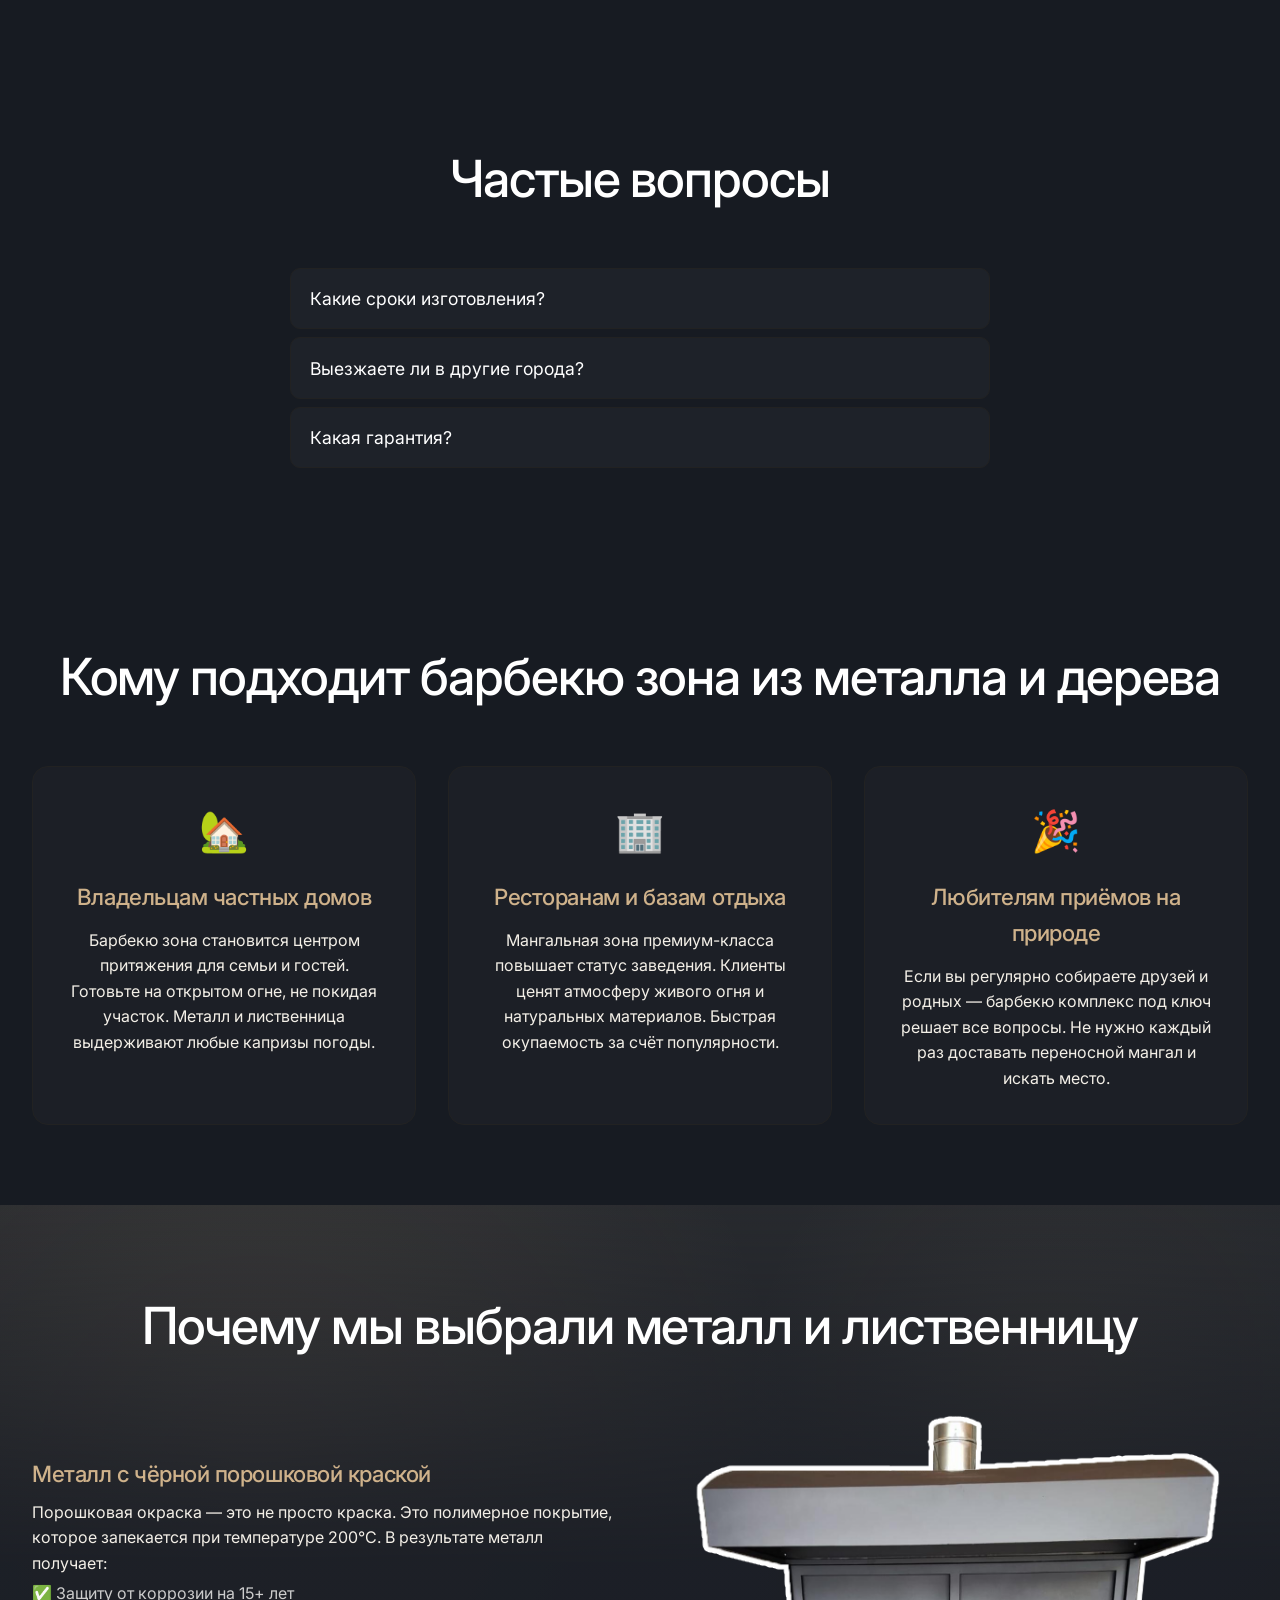
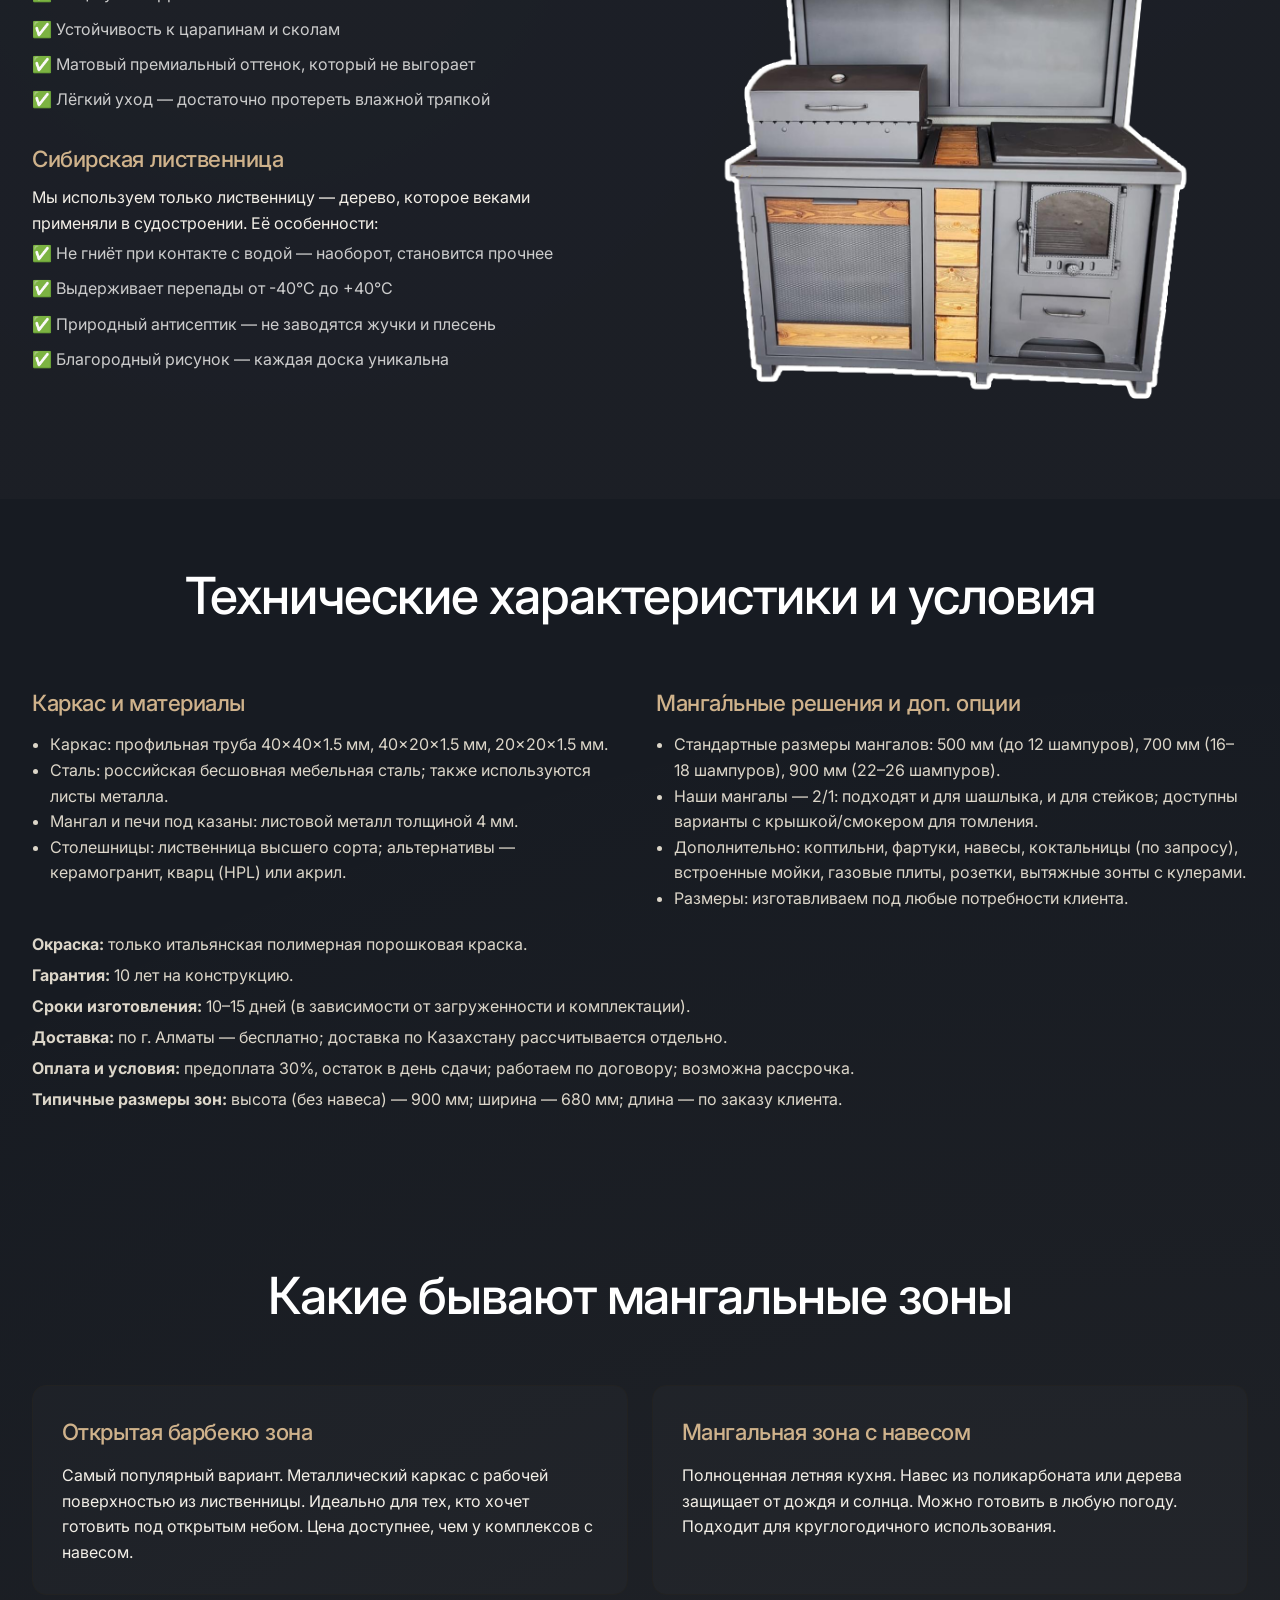
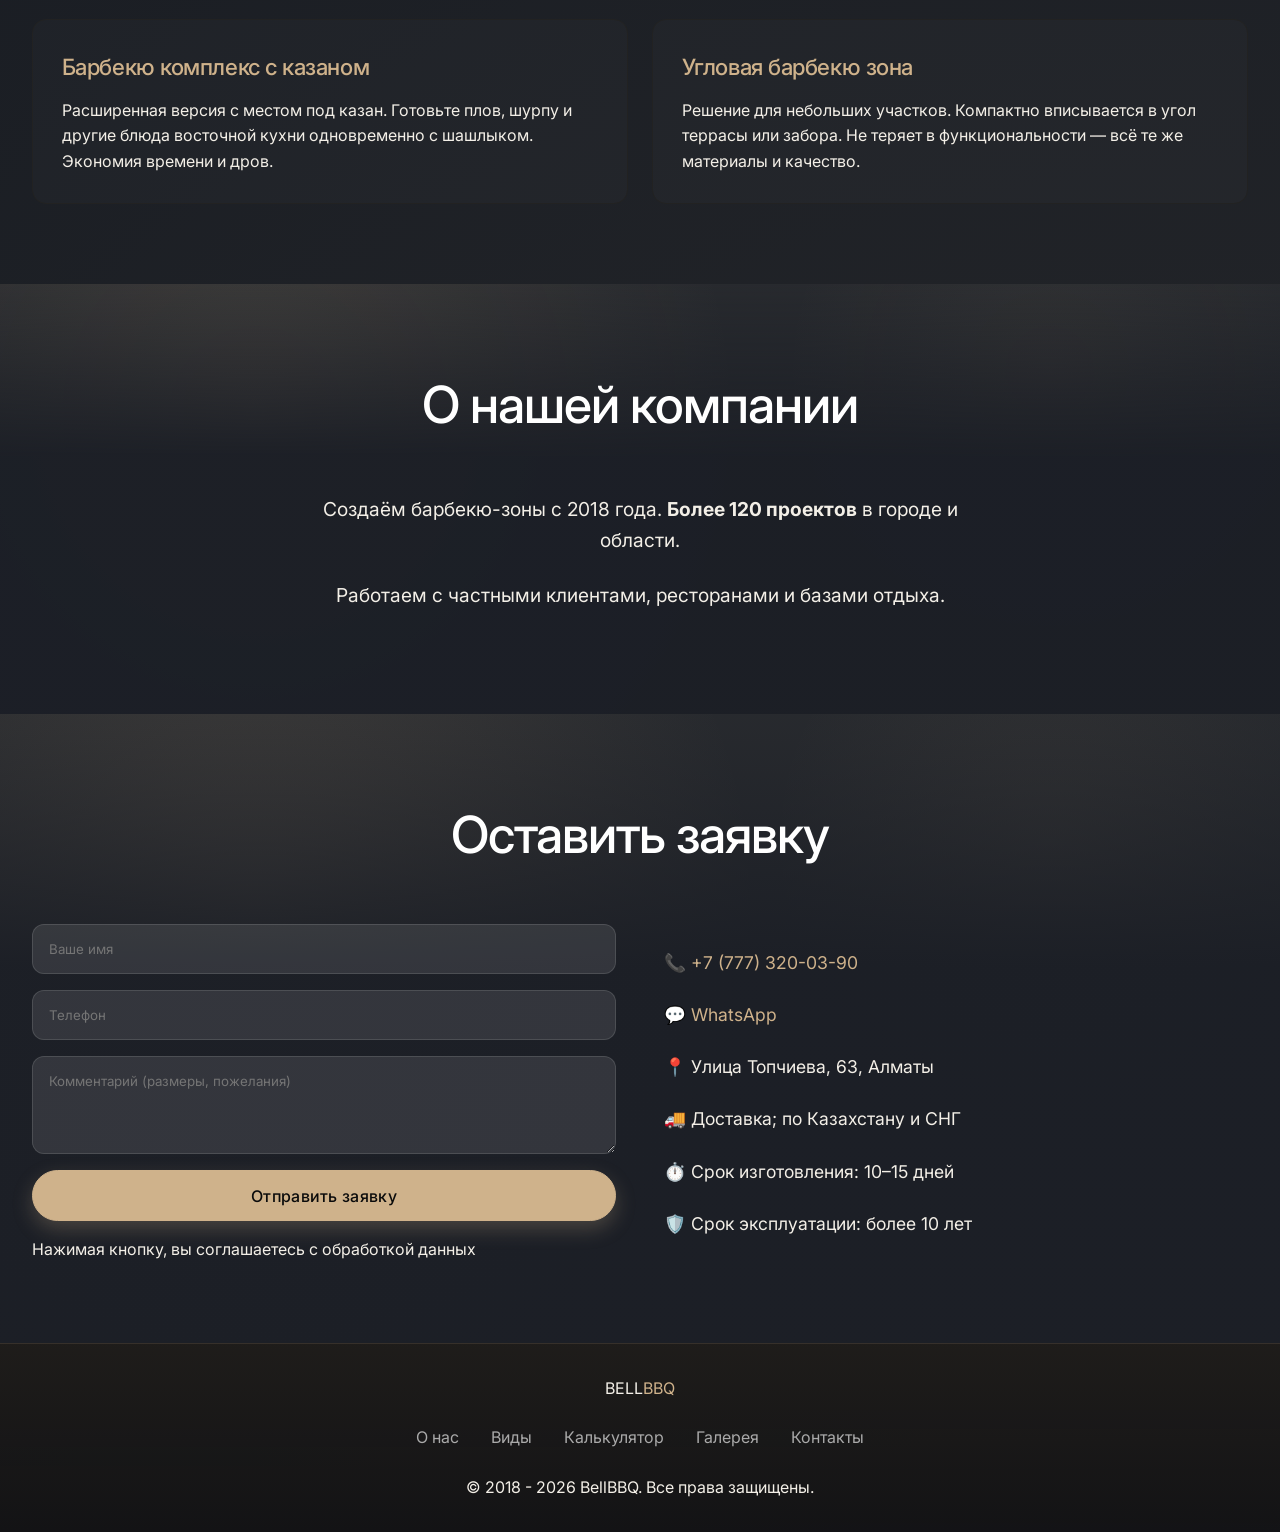
==== commit ff348cc4: "new img" ====
--- a/index.html
+++ b/index.html
@@ -108,7 +108,7 @@
                 </div>
                 <div class="catalog__item catalog__item--featured">
                     <div class="catalog__image">
-                            <img src="img/bbq-3.png" alt="Средний комплекс (0,68×3м) — эскиз" loading="lazy">
+                            <img src="img/bbq-1.png" alt="Средний комплекс (0,68×3м) — эскиз" loading="lazy">
                         </a>
                     </div>
                     <div class="catalog__size">ДхШ 3×0,68 м</div>
@@ -137,13 +137,13 @@
             <h2 class="section-title">Калькулятор стоимости</h2>
             <div class="calculator__box">
                 <div class="calculator__options">
-                    <button class="calculator__option active" data-price="750.000 ₸">Малый (ДхШ 2×0,68 м)</button>
-                    <button class="calculator__option" data-price="1.065.000 ₸">Средний (ДхШ 3×0,68 м)</button>
-                    <button class="calculator__option" data-price="1.296.000 ₸">Большой (ДхШ 3,5×0,68 м)</button>
+                    <button class="calculator__option active" data-price="795.000 ₸">Малый (ДхШ 2×0,68 м)</button>
+                    <button class="calculator__option" data-price="1.170.000 ₸">Средний (ДхШ 3×0,68 м)</button>
+                    <button class="calculator__option" data-price="1.590.000 ₸">Большой (ДхШ 4×0,68 м)</button>
                 </div>
                 <div class="calculator__result">
                     <span class="calculator__label">Ориентировочная цена:</span>
-                    <span class="calculator__price" id="calcPrice">785.000 ₸</span>
+                    <span class="calculator__price" id="calcPrice">795.000 ₸</span>
                 </div>
                 <p class="calculator__info">Индивидуальные размеры рассчитываются отдельно</p>
                 <button type="button" class="btn btn-primary js-open-calc-form">Оставить заявку</button>
@@ -156,20 +156,20 @@
         <div class="container">
             <h2 class="section-title">Популярные проекты</h2>
             <div class="gallery__grid">
-                <div class="gallery__item" data-src="img/mzn2200.png">
-                    <img src="img/mzn2200.png" alt="Премиум барбекю комплекс" loading="lazy">
+                <div class="gallery__item" data-src="img/popular-4.png">
+                    <img src="img/popular-4.png" alt="Премиум барбекю комплекс" loading="lazy">
                     <div class="gallery__overlay"><span>🔍</span></div>
                 </div>
-                <div class="gallery__item" data-src="img/mz2200.png">
-                    <img src="img/mz2200.png" alt="Барбекю зона с навесом из лиственницы" loading="lazy">
+                <div class="gallery__item" data-src="img/popular-2.png">
+                    <img src="img/popular-2.png" alt="Барбекю зона с навесом из лиственницы" loading="lazy">
                     <div class="gallery__overlay"><span>🔍</span></div>
                 </div>
-                <div class="gallery__item" data-src="img/mz2800.png">
-                    <img src="img/mz2800.png" alt="Мангальная зона из металла и дерева" loading="lazy">
+                <div class="gallery__item" data-src="img/popular-3.png">
+                    <img src="img/popular-3.png" alt="Мангальная зона из металла и дерева" loading="lazy">
                     <div class="gallery__overlay"><span>🔍</span></div>
                 </div>
-                <div class="gallery__item" data-src="img/mzn2200double.png">
-                    <img src="img/mzn2200double.png" alt="Барбекю зона под ключ" loading="lazy">
+                <div class="gallery__item" data-src="img/bbq-4.png">
+                    <img src="img/bbq-4.png" alt="Барбекю зона под ключ" loading="lazy">
                     <div class="gallery__overlay"><span>🔍</span></div>
                 </div>
             </div>
@@ -391,9 +391,9 @@
                         <div class="contact__item"><span>📞</span> <a href="tel:77773200390">+7 (777) 320-03-90</a></div>
                         <div class="contact__item"><span>💬</span> <a href="https://wa.me/77773200390" target="_blank">WhatsApp</a></div>
                         <div class="contact__item"><span>📍</span> Улица Топчиева, 63, Алматы</div>
-                        <div class="contact__item"><span>🚚</span> Доставка по Алматы — бесплатно; по Казахстану — по договоренности</div>
+                        <div class="contact__item"><span>🚚</span> Доставка; по Казахстану и СНГ</div>
                         <div class="contact__item"><span>⏱️</span> Срок изготовления: 10–15 дней</div>
-                        <div class="contact__item"><span>🛡️</span> Гарантия: 10 лет на конструкцию</div>
+                        <div class="contact__item"><span>🛡️</span> Срок эксплуатации:  более 10 лет</div>
                 </div>
             </div>
         </div>
--- a/style.css
+++ b/style.css
@@ -271,13 +271,18 @@
     min-height: 80vh;
     display: flex;
     align-items: center;
-    background: radial-gradient(circle at top left, rgba(207, 178, 139, 0.18), 
-    transparent 24%), radial-gradient(circle at bottom right, rgba(207, 178, 139, 0.08), 
-    transparent 26%), linear-gradient(90deg, #000000 0%, #0e111a);
     position: relative;
     margin-top: 0;
     padding: 4rem 0;
     overflow: hidden;
+    background-image: 
+        linear-gradient(282deg, rgb(0 0 0 / 36%) 0%, rgb(0 0 0 / 37%) 35%, rgba(0, 0, 0, 0.92) 100%), 
+        radial-gradient(circle at top left, rgba(207, 178, 139, 0.16), 
+        transparent 20%), radial-gradient(circle at bottom right, rgba(207, 178, 139, 0.08), 
+        transparent 22%), url(img/bbq-zone.png);
+    background-size: cover;
+    background-position: center center;
+    background-repeat: no-repeat;
 }
 
 .hero__content {
@@ -293,26 +298,12 @@
 }
 
 .hero__picture {
-    min-height: calc(80vh - 8rem);
-    height: 100%;
-    border-radius: 0;
-    background: url(img/bbq-zone.png) left center/cover no-repeat;
-    background-color: #0b0b0b;
-    box-shadow: none;
-    border: none;
+    display: none;
+}
+
+.hero__text {
     position: relative;
-    overflow: hidden;
-}
-
-.hero__picture::before {
-    content: '';
-    position: absolute;
-    inset: 0;
-    background: linear-gradient(90deg, transparent 20%, rgba(11, 11, 11, 0.87) 90%, rgba(11, 11, 11, 1) 99%);
-    pointer-events: none;
-}
-
-.hero__text {
+    z-index: 2;
     display: flex;
     flex-direction: column;
     gap: 1.75rem;
@@ -359,6 +350,10 @@
 
     .hero__picture {
         min-height: 360px;
+        width: 100%;
+        margin-left: 0;
+        background-position: center center;
+        background-size: cover;
     }
 
     .hero__animation {
@@ -373,6 +368,10 @@
 
     .hero__picture {
         min-height: 350px;
+        width: 100%;
+        margin-left: 0;
+        background-position: center center;
+        background-size: cover;
         border-radius: 24px;
     }
 }
@@ -532,6 +531,8 @@
     border: 1px solid rgba(207, 178, 139, 0.14);
     box-shadow: 0 18px 45px rgba(0, 0, 0, 0.18);
     transition: transform 0.3s ease, border-color 0.3s ease, box-shadow 0.3s ease;
+    padding: 0.75rem;
+    box-sizing: border-box;
 }
 
 .gallery__item:hover {
@@ -541,11 +542,11 @@
 }
 
 .gallery__item img {
-    width: 80%;
+    width: 100%;
     height: 100%;
     object-fit: cover;
     transition: transform 0.6s;
-    margin-left: 50px;
+    border-radius: 14px;
 }
 
 .gallery__item:hover img { transform: scale(1.05); }
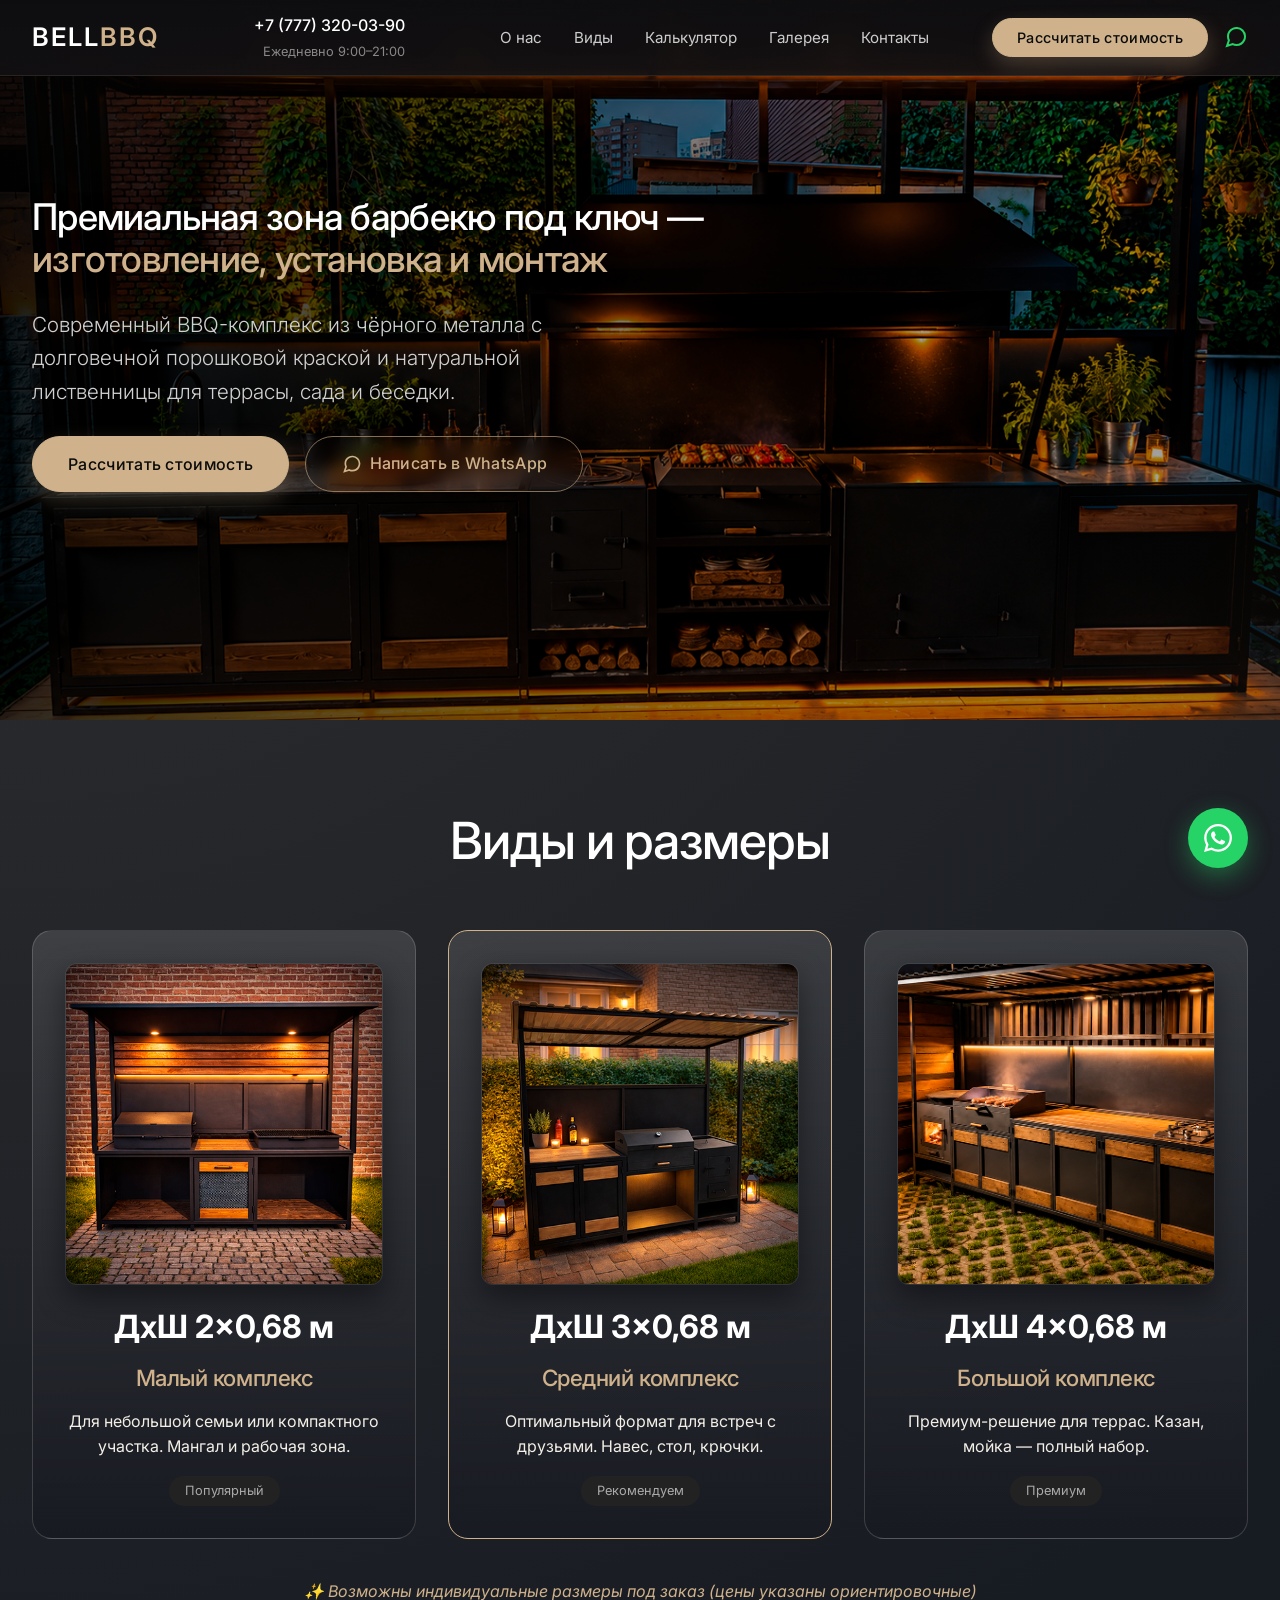
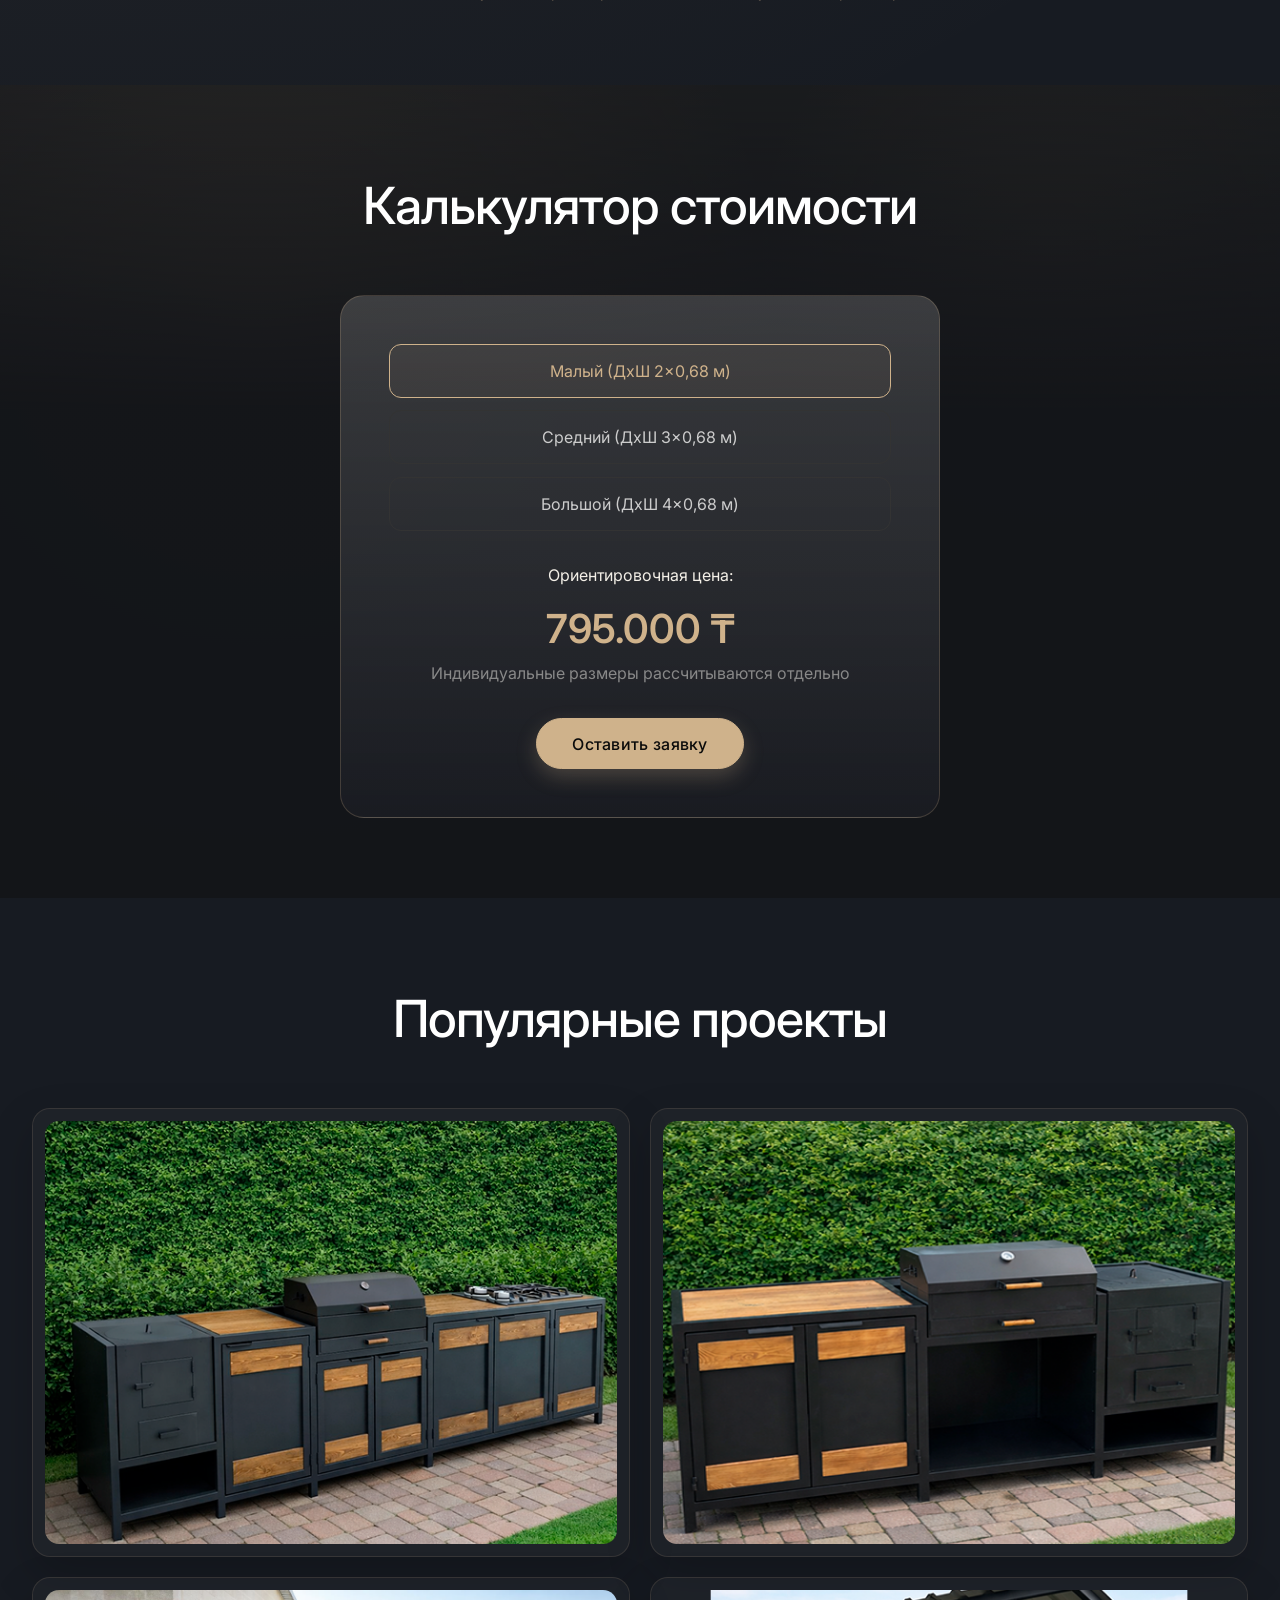
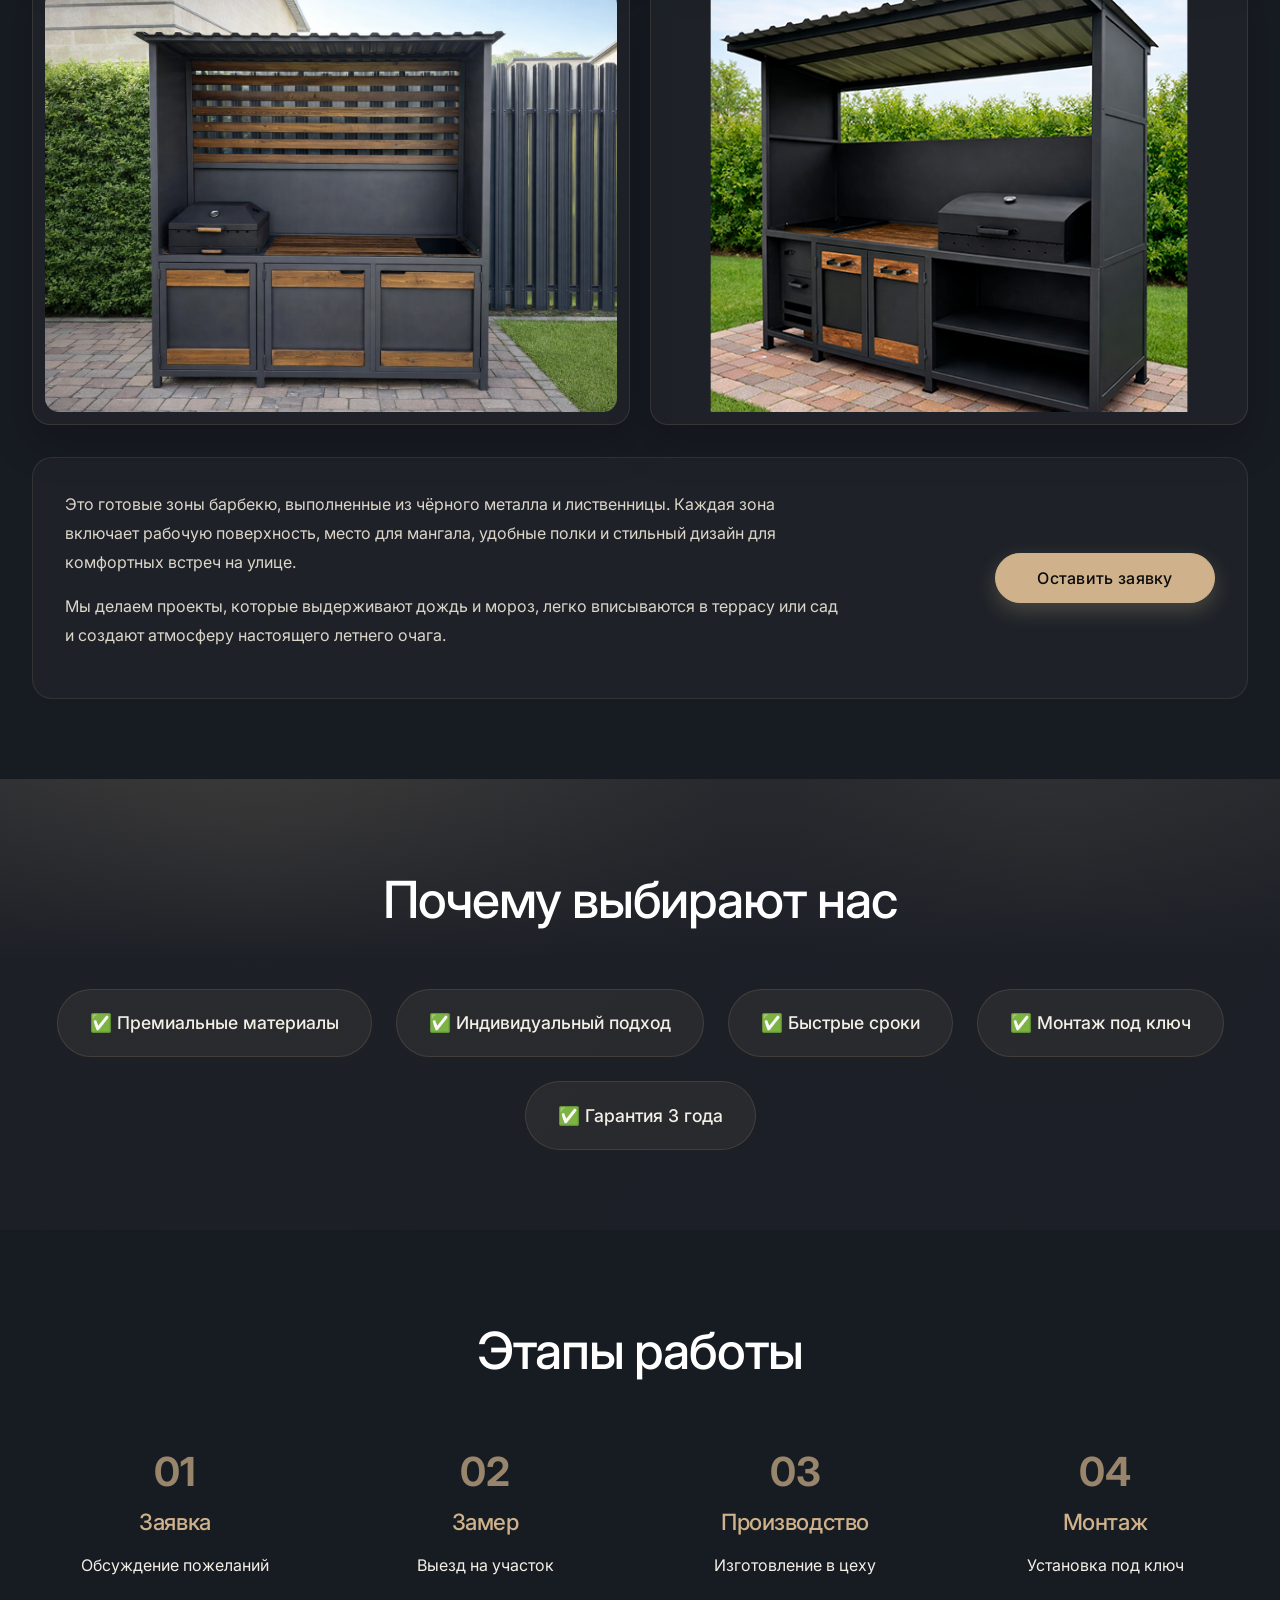
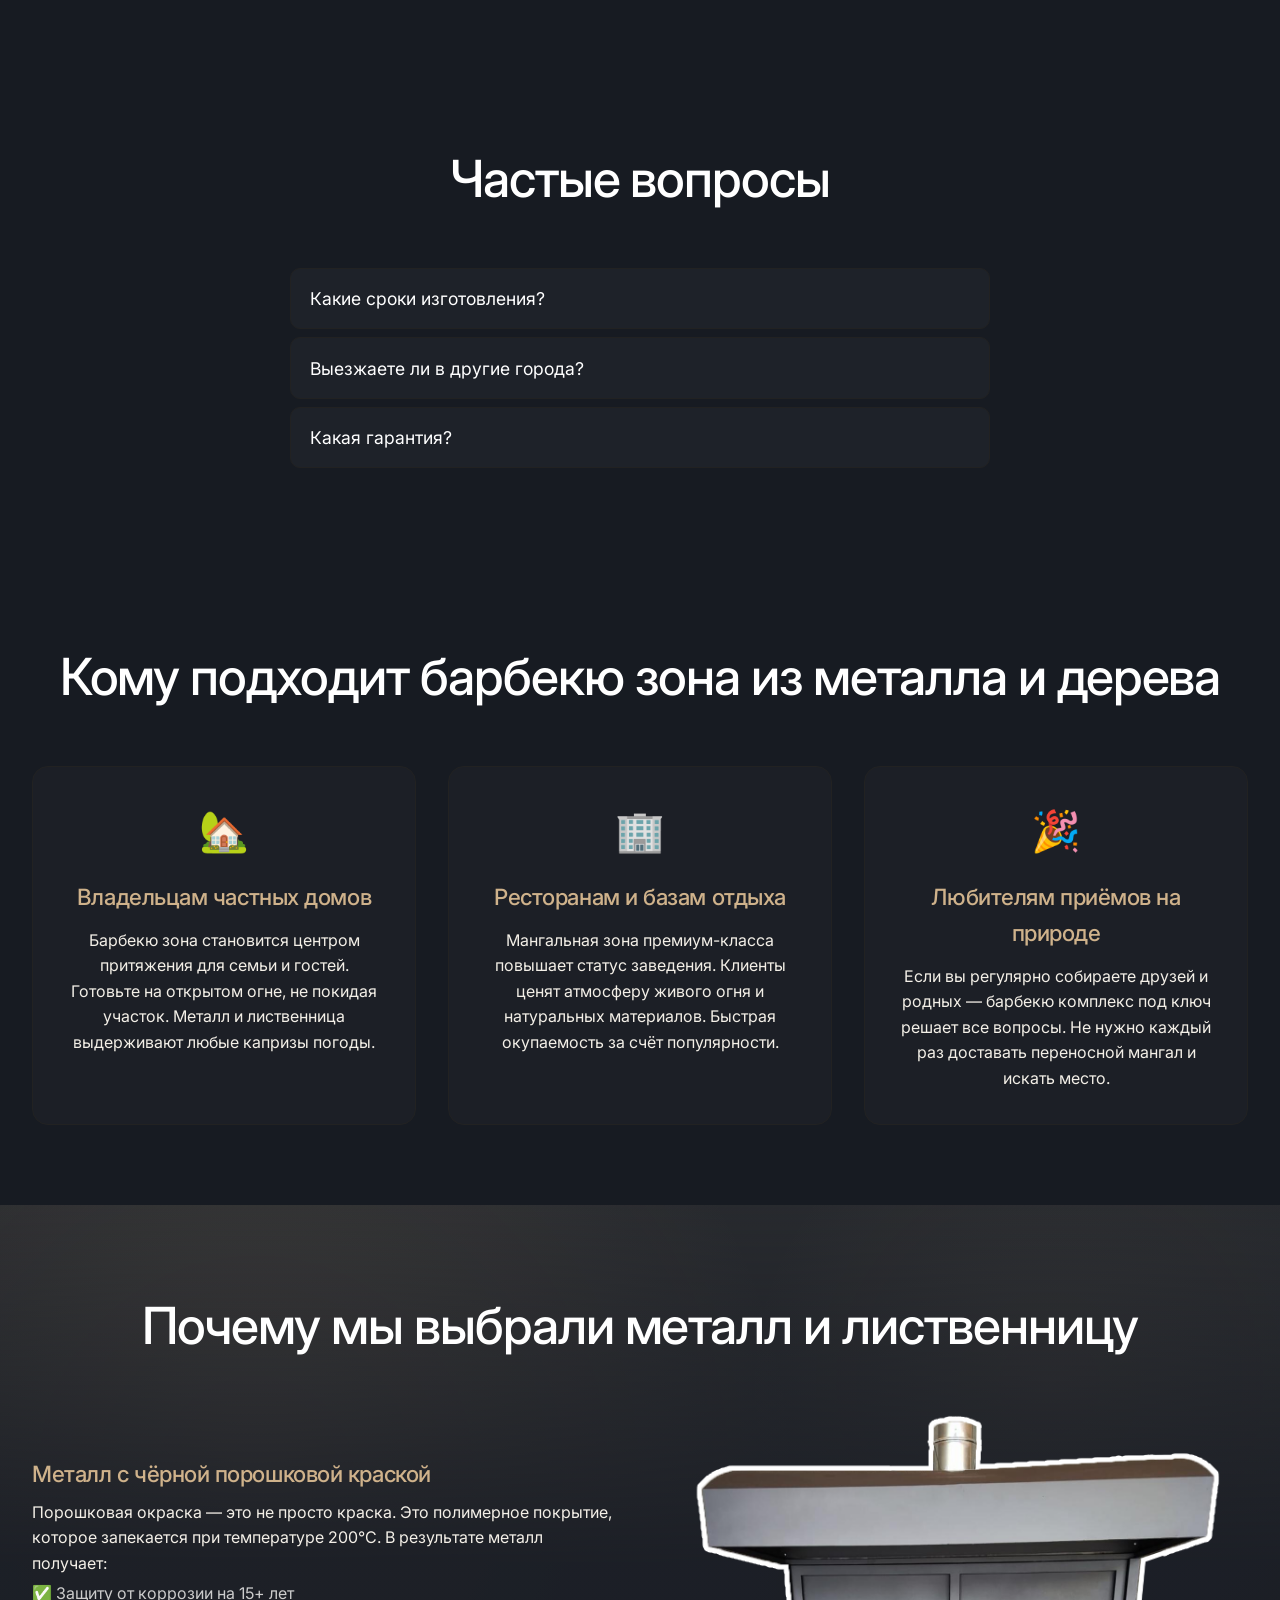
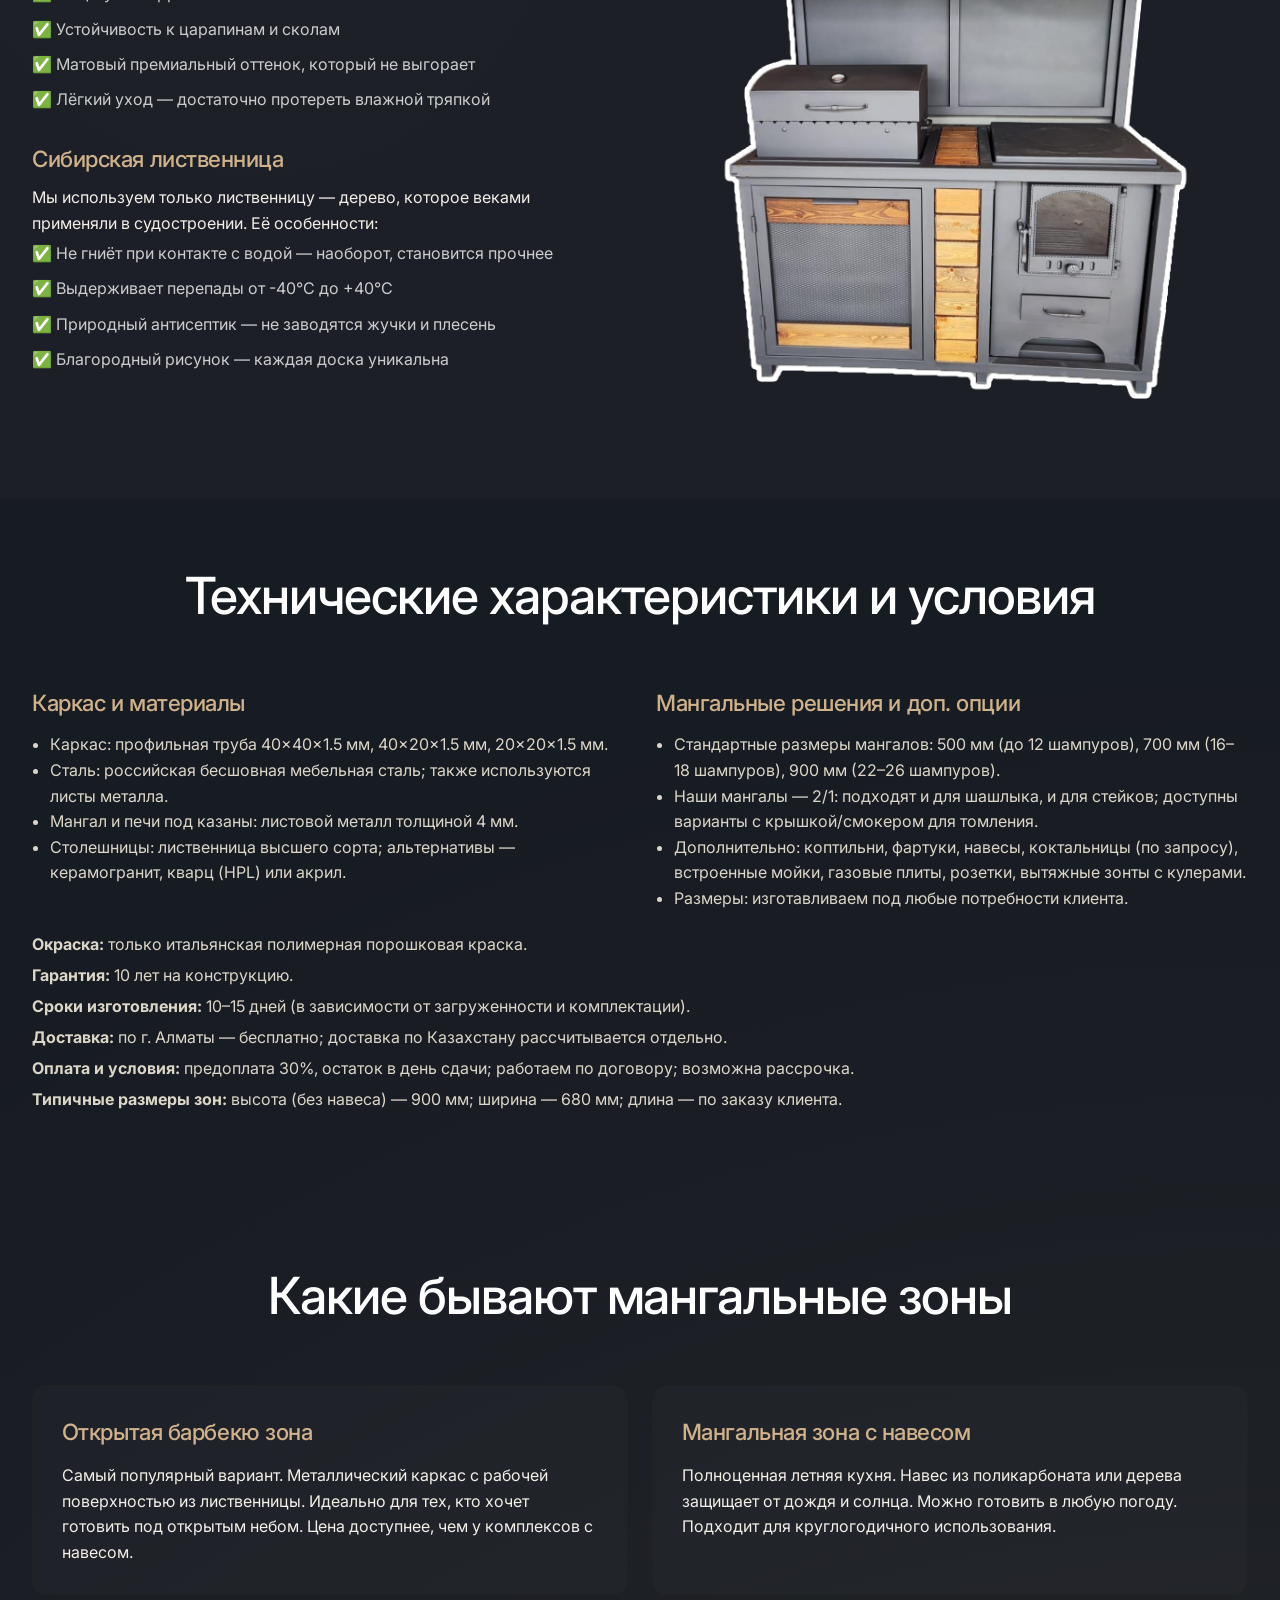
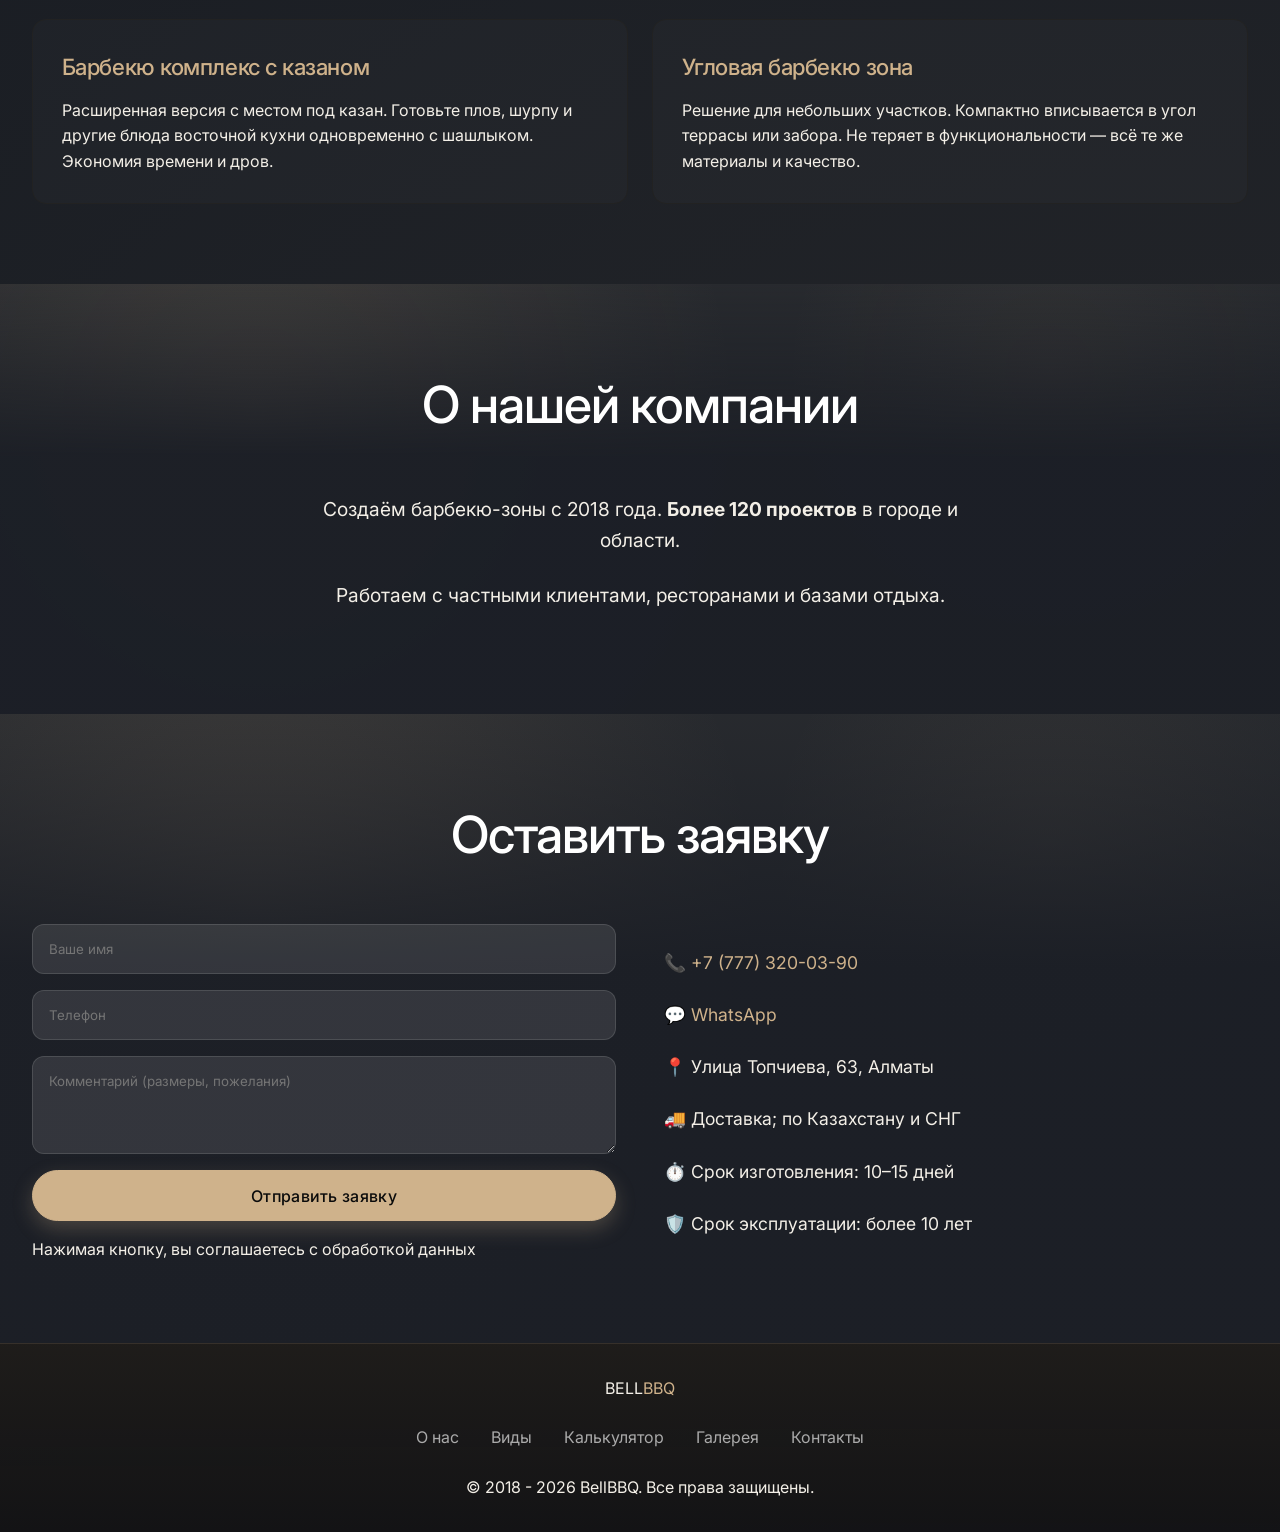
==== commit 7e977c4c: "correct text" ====
--- a/index.html
+++ b/index.html
@@ -318,7 +318,7 @@
                     </ul>
                 </div>
                 <div>
-                    <h3>Манга́льные решения и доп. опции</h3>
+                    <h3>Мангальные решения и доп. опции</h3>
                     <ul>
                         <li>Стандартные размеры мангалов: 500 мм (до 12 шампуров), 700 мм (16–18 шампуров), 900 мм (22–26 шампуров).</li>
                         <li>Наши мангалы — 2/1: подходят и для шашлыка, и для стейков; доступны варианты с крышкой/смокером для томления.</li>
